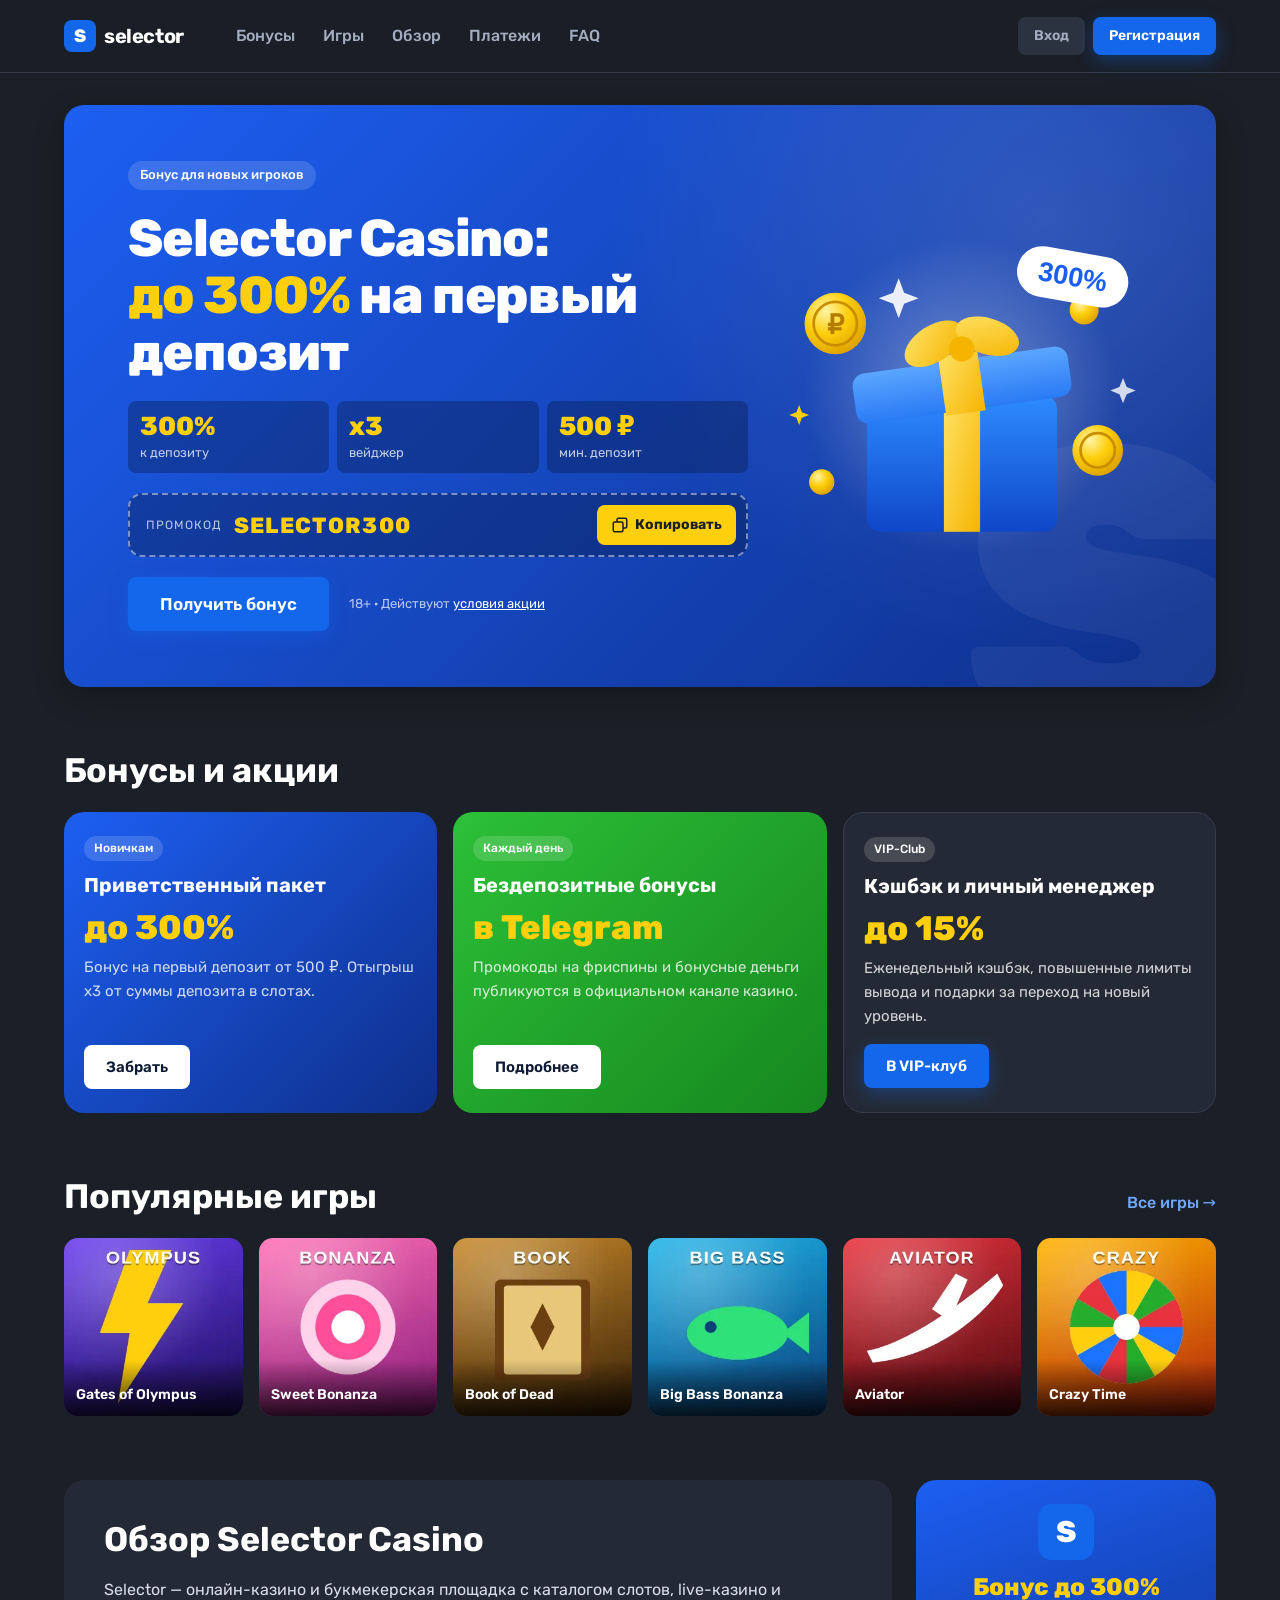
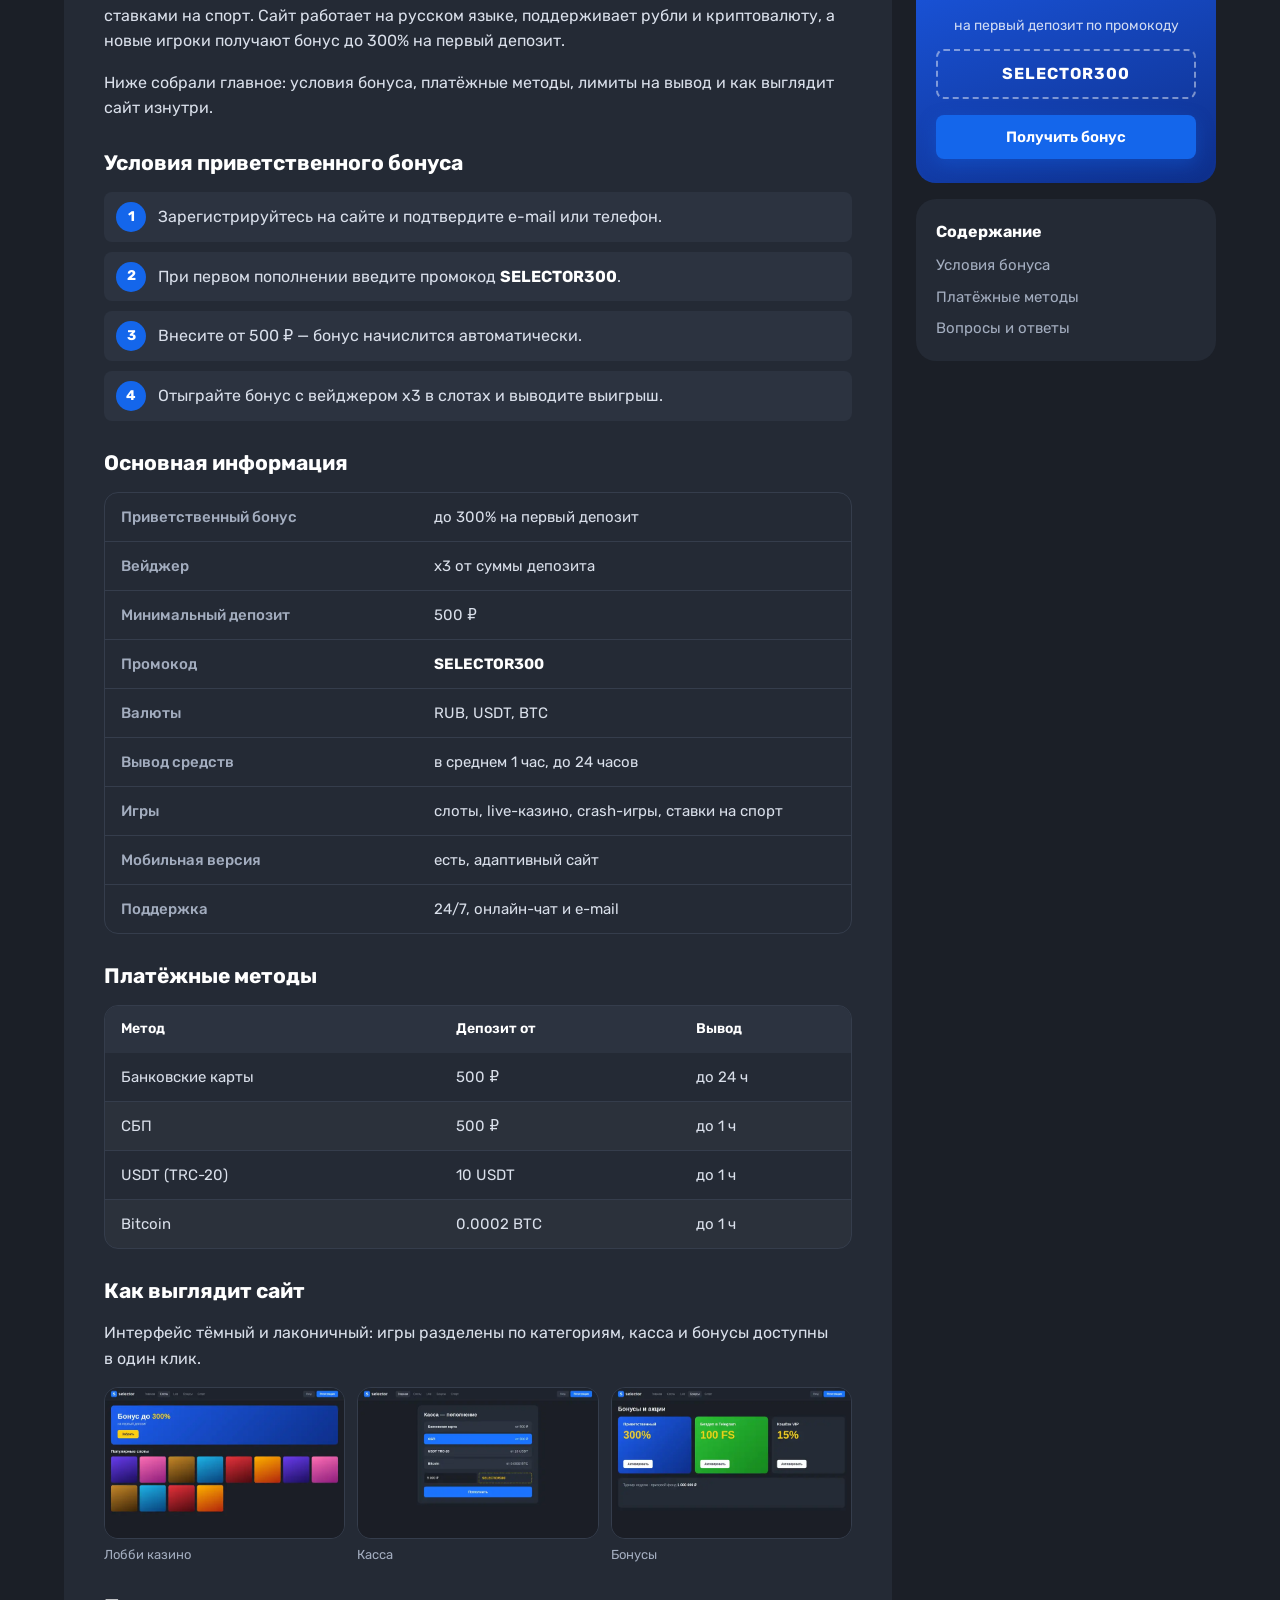
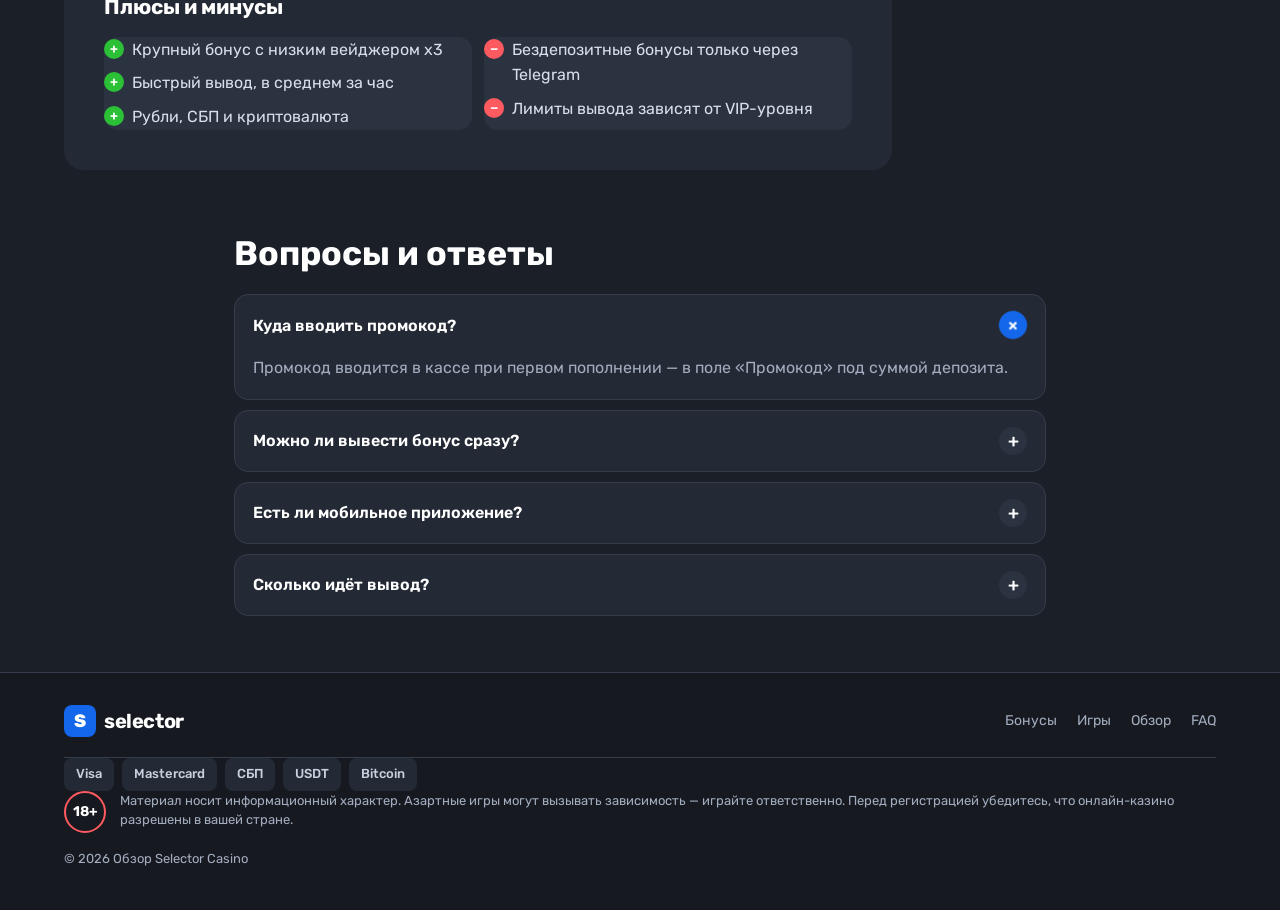
==== index.html @ 48e95e26 "Лендинг Selector Casino: HTML, CSS, JS" ====
<!DOCTYPE html>
<html lang="ru">
<head>
  <meta charset="UTF-8">
  <meta name="viewport" content="width=device-width, initial-scale=1">
  <title>Selector Casino — бонус до 300% и промокод для новых игроков</title>
  <meta name="description" content="Обзор Selector Casino: приветственный бонус до 300% на первый депозит, актуальный промокод, условия отыгрыша, платежи и лимиты на вывод.">
  <meta name="theme-color" content="#1b1f27">
  <link rel="icon" href="img/favicon.svg" type="image/svg+xml">
  <link rel="preload" href="fonts/rubik-cyrillic.woff2" as="font" type="font/woff2" crossorigin>
  <link rel="stylesheet" href="css/style.css">
  <script src="js/main.js" defer></script>
</head>
<body>

  <!-- ============ ШАПКА ============ -->
  <header class="header" id="top">
    <div class="container header__inner">
      <a class="logo" href="#top" aria-label="selector — на главную">
        <span class="logo__mark" aria-hidden="true">S</span>
        <span class="logo__text">selector</span>
      </a>

      <nav class="nav" id="nav" aria-label="Основная навигация">
        <ul class="nav__list">
          <li><a class="nav__link" href="#bonuses">Бонусы</a></li>
          <li><a class="nav__link" href="#games">Игры</a></li>
          <li><a class="nav__link" href="#review">Обзор</a></li>
          <li><a class="nav__link" href="#payments">Платежи</a></li>
          <li><a class="nav__link" href="#faq">FAQ</a></li>
        </ul>
      </nav>

      <div class="header__actions">
        <a class="btn btn--ghost btn--sm header__login" href="go/selector/" rel="nofollow sponsored noopener" target="_blank">Вход</a>
        <a class="btn btn--primary btn--sm" href="go/selector/" rel="nofollow sponsored noopener" target="_blank">Регистрация</a>
        <button class="burger" type="button" aria-label="Открыть меню" aria-expanded="false" aria-controls="nav">
          <span class="burger__line"></span>
        </button>
      </div>
    </div>
  </header>

  <main>

    <!-- ============ ОФФЕР С ПРОМОКОДОМ ============ -->
    <section class="offer" aria-labelledby="offer-title">
      <div class="container">
        <div class="offer__card">
          <div class="offer__content">
            <p class="offer__eyebrow">Бонус для новых игроков</p>
            <h1 class="offer__title" id="offer-title">
              Selector Casino: <span class="text-yellow">до&nbsp;300%</span> на&nbsp;первый депозит
            </h1>

            <ul class="offer__perks">
              <li class="perk"><span class="perk__value">300%</span><span class="perk__label">к депозиту</span></li>
              <li class="perk"><span class="perk__value">x3</span><span class="perk__label">вейджер</span></li>
              <li class="perk"><span class="perk__value">500&nbsp;₽</span><span class="perk__label">мин. депозит</span></li>
            </ul>

            <div class="promo" data-promo>
              <span class="promo__label">Промокод</span>
              <code class="promo__code" data-promo-code>SELECTOR300</code>
              <button class="promo__copy" type="button" data-promo-copy>
                <svg class="icon" width="18" height="18" viewBox="0 0 24 24" aria-hidden="true"><path d="M8 8V5a2 2 0 0 1 2-2h9a2 2 0 0 1 2 2v9a2 2 0 0 1-2 2h-3M5 8h9a2 2 0 0 1 2 2v9a2 2 0 0 1-2 2H5a2 2 0 0 1-2-2v-9a2 2 0 0 1 2-2Z" fill="none" stroke="currentColor" stroke-width="2" stroke-linecap="round" stroke-linejoin="round"/></svg>
                <span data-promo-status>Копировать</span>
              </button>
            </div>

            <div class="offer__cta">
              <a class="btn btn--primary btn--lg" href="go/selector/" rel="nofollow sponsored noopener" target="_blank">Получить бонус</a>
              <p class="offer__note">18+ · Действуют <a href="#bonus-terms">условия акции</a></p>
            </div>
          </div>

          <div class="offer__art">
            <img src="img/hero.svg" width="420" height="380" alt="" fetchpriority="high" decoding="async">
          </div>
        </div>
      </div>
    </section>

    <!-- ============ БОНУСЫ ============ -->
    <section class="section" id="bonuses" aria-labelledby="bonuses-title">
      <div class="container">
        <h2 class="section__title" id="bonuses-title">Бонусы и акции</h2>

        <div class="bonuses">
          <article class="bonus-card bonus-card--blue">
            <span class="bonus-card__tag">Новичкам</span>
            <h3 class="bonus-card__title">Приветственный пакет</h3>
            <p class="bonus-card__value">до 300%</p>
            <p class="bonus-card__text">Бонус на первый депозит от 500 ₽. Отыгрыш x3 от суммы депозита в слотах.</p>
            <a class="btn btn--light" href="go/selector/" rel="nofollow sponsored noopener" target="_blank">Забрать</a>
          </article>

          <article class="bonus-card bonus-card--green">
            <span class="bonus-card__tag">Каждый день</span>
            <h3 class="bonus-card__title">Бездепозитные бонусы</h3>
            <p class="bonus-card__value">в Telegram</p>
            <p class="bonus-card__text">Промокоды на фриспины и бонусные деньги публикуются в официальном канале казино.</p>
            <a class="btn btn--light" href="go/selector/" rel="nofollow sponsored noopener" target="_blank">Подробнее</a>
          </article>

          <article class="bonus-card">
            <span class="bonus-card__tag">VIP-Club</span>
            <h3 class="bonus-card__title">Кэшбэк и личный менеджер</h3>
            <p class="bonus-card__value">до 15%</p>
            <p class="bonus-card__text">Еженедельный кэшбэк, повышенные лимиты вывода и подарки за переход на новый уровень.</p>
            <a class="btn btn--primary" href="go/selector/" rel="nofollow sponsored noopener" target="_blank">В VIP-клуб</a>
          </article>
        </div>
      </div>
    </section>

    <!-- ============ ИГРЫ ============ -->
    <section class="section" id="games" aria-labelledby="games-title">
      <div class="container">
        <div class="section__head">
          <h2 class="section__title" id="games-title">Популярные игры</h2>
          <a class="section__more" href="go/selector/" rel="nofollow sponsored noopener" target="_blank">Все игры →</a>
        </div>

        <ul class="games">
          <li class="game"><a class="game__link" href="go/selector/" rel="nofollow sponsored noopener" target="_blank"><img class="game__img" src="img/game-1.webp" width="300" height="300" alt="Слот Gates of Olympus" loading="lazy" decoding="async"><span class="game__name">Gates of Olympus</span></a></li>
          <li class="game"><a class="game__link" href="go/selector/" rel="nofollow sponsored noopener" target="_blank"><img class="game__img" src="img/game-2.webp" width="300" height="300" alt="Слот Sweet Bonanza" loading="lazy" decoding="async"><span class="game__name">Sweet Bonanza</span></a></li>
          <li class="game"><a class="game__link" href="go/selector/" rel="nofollow sponsored noopener" target="_blank"><img class="game__img" src="img/game-3.webp" width="300" height="300" alt="Слот Book of Dead" loading="lazy" decoding="async"><span class="game__name">Book of Dead</span></a></li>
          <li class="game"><a class="game__link" href="go/selector/" rel="nofollow sponsored noopener" target="_blank"><img class="game__img" src="img/game-4.webp" width="300" height="300" alt="Слот Big Bass Bonanza" loading="lazy" decoding="async"><span class="game__name">Big Bass Bonanza</span></a></li>
          <li class="game"><a class="game__link" href="go/selector/" rel="nofollow sponsored noopener" target="_blank"><img class="game__img" src="img/game-5.webp" width="300" height="300" alt="Краш-игра Aviator" loading="lazy" decoding="async"><span class="game__name">Aviator</span></a></li>
          <li class="game"><a class="game__link" href="go/selector/" rel="nofollow sponsored noopener" target="_blank"><img class="game__img" src="img/game-6.webp" width="300" height="300" alt="Live-шоу Crazy Time" loading="lazy" decoding="async"><span class="game__name">Crazy Time</span></a></li>
        </ul>
      </div>
    </section>

    <!-- ============ ОБЗОР: ТЕКСТ + ТАБЛИЦА + СКРИНШОТЫ ============ -->
    <div class="section">
      <div class="container layout">

        <article class="article" id="review" aria-labelledby="review-title">
          <h2 class="article__title" id="review-title">Обзор Selector Casino</h2>
          <p>
            Selector — онлайн-казино и букмекерская площадка с каталогом слотов, live-казино
            и ставками на спорт. Сайт работает на русском языке, поддерживает рубли и криптовалюту,
            а новые игроки получают бонус до 300% на первый депозит.
          </p>
          <p>
            Ниже собрали главное: условия бонуса, платёжные методы, лимиты на вывод
            и как выглядит сайт изнутри.
          </p>

          <h3 id="bonus-terms">Условия приветственного бонуса</h3>
          <ol class="steps">
            <li class="steps__item">Зарегистрируйтесь на сайте и подтвердите e-mail или телефон.</li>
            <li class="steps__item">При первом пополнении введите промокод <strong>SELECTOR300</strong>.</li>
            <li class="steps__item">Внесите от 500 ₽ — бонус начислится автоматически.</li>
            <li class="steps__item">Отыграйте бонус с вейджером x3 в слотах и выводите выигрыш.</li>
          </ol>

          <h3>Основная информация</h3>
          <section class="table-wrap" tabindex="0" aria-label="Информация о казино">
            <table class="table">
              <caption class="visually-hidden">Основные характеристики Selector Casino</caption>
              <tbody>
                <tr><th scope="row">Приветственный бонус</th><td>до 300% на первый депозит</td></tr>
                <tr><th scope="row">Вейджер</th><td>x3 от суммы депозита</td></tr>
                <tr><th scope="row">Минимальный депозит</th><td>500 ₽</td></tr>
                <tr><th scope="row">Промокод</th><td><strong class="text-yellow">SELECTOR300</strong></td></tr>
                <tr><th scope="row">Валюты</th><td>RUB, USDT, BTC</td></tr>
                <tr><th scope="row">Вывод средств</th><td>в среднем 1 час, до 24 часов</td></tr>
                <tr><th scope="row">Игры</th><td>слоты, live-казино, crash-игры, ставки на спорт</td></tr>
                <tr><th scope="row">Мобильная версия</th><td>есть, адаптивный сайт</td></tr>
                <tr><th scope="row">Поддержка</th><td>24/7, онлайн-чат и e-mail</td></tr>
              </tbody>
            </table>
          </section>

          <h3 id="payments">Платёжные методы</h3>
          <section class="table-wrap" tabindex="0" aria-label="Платёжные методы">
            <table class="table table--striped">
              <caption class="visually-hidden">Способы пополнения и вывода</caption>
              <thead>
                <tr><th scope="col">Метод</th><th scope="col">Депозит от</th><th scope="col">Вывод</th></tr>
              </thead>
              <tbody>
                <tr><td>Банковские карты</td><td>500 ₽</td><td>до 24 ч</td></tr>
                <tr><td>СБП</td><td>500 ₽</td><td>до 1 ч</td></tr>
                <tr><td>USDT (TRC-20)</td><td>10 USDT</td><td>до 1 ч</td></tr>
                <tr><td>Bitcoin</td><td>0.0002 BTC</td><td>до 1 ч</td></tr>
              </tbody>
            </table>
          </section>

          <h3>Как выглядит сайт</h3>
          <p>Интерфейс тёмный и лаконичный: игры разделены по категориям, касса и бонусы доступны в&nbsp;один клик.</p>
          <ul class="shots">
            <li class="shots__item">
              <button class="shots__btn" type="button" data-lightbox="img/shot-lobby.webp" aria-label="Увеличить: лобби казино">
                <img src="img/shot-lobby.webp" width="720" height="450" alt="Лобби казино Selector" loading="lazy" decoding="async">
              </button>
              <span class="shots__caption">Лобби казино</span>
            </li>
            <li class="shots__item">
              <button class="shots__btn" type="button" data-lightbox="img/shot-cashier.webp" aria-label="Увеличить: касса">
                <img src="img/shot-cashier.webp" width="720" height="450" alt="Касса и способы пополнения" loading="lazy" decoding="async">
              </button>
              <span class="shots__caption">Касса</span>
            </li>
            <li class="shots__item">
              <button class="shots__btn" type="button" data-lightbox="img/shot-bonus.webp" aria-label="Увеличить: раздел бонусов">
                <img src="img/shot-bonus.webp" width="720" height="450" alt="Раздел бонусов" loading="lazy" decoding="async">
              </button>
              <span class="shots__caption">Бонусы</span>
            </li>
          </ul>

          <h3>Плюсы и минусы</h3>
          <div class="pros-cons">
            <ul class="pros-cons__list pros-cons__list--pros">
              <li>Крупный бонус с низким вейджером x3</li>
              <li>Быстрый вывод, в среднем за час</li>
              <li>Рубли, СБП и криптовалюта</li>
            </ul>
            <ul class="pros-cons__list pros-cons__list--cons">
              <li>Бездепозитные бонусы только через Telegram</li>
              <li>Лимиты вывода зависят от VIP-уровня</li>
            </ul>
          </div>
        </article>

        <!-- Сайдбар -->
        <aside class="sidebar" aria-label="Бонус">
          <div class="side-card">
            <span class="logo__mark logo__mark--lg" aria-hidden="true">S</span>
            <p class="side-card__title">Бонус до 300%</p>
            <p class="side-card__text">на первый депозит по промокоду</p>
            <code class="side-card__code">SELECTOR300</code>
            <a class="btn btn--primary btn--block" href="go/selector/" rel="nofollow sponsored noopener" target="_blank">Получить бонус</a>
          </div>
          <nav class="toc" aria-label="Содержание">
            <p class="toc__title">Содержание</p>
            <ol class="toc__list">
              <li><a href="#bonus-terms">Условия бонуса</a></li>
              <li><a href="#payments">Платёжные методы</a></li>
              <li><a href="#faq">Вопросы и ответы</a></li>
            </ol>
          </nav>
        </aside>

      </div>
    </div>

    <!-- ============ FAQ ============ -->
    <section class="section" id="faq" aria-labelledby="faq-title">
      <div class="container container--narrow">
        <h2 class="section__title" id="faq-title">Вопросы и ответы</h2>
        <div class="faq">
          <details class="faq__item" name="faq" open>
            <summary class="faq__q">Куда вводить промокод?</summary>
            <p class="faq__a">Промокод вводится в кассе при первом пополнении — в поле «Промокод» под суммой депозита.</p>
          </details>
          <details class="faq__item" name="faq">
            <summary class="faq__q">Можно ли вывести бонус сразу?</summary>
            <p class="faq__a">Нет, сначала бонус нужно отыграть: сделать ставки на сумму в 3 раза больше депозита в слотах.</p>
          </details>
          <details class="faq__item" name="faq">
            <summary class="faq__q">Есть ли мобильное приложение?</summary>
            <p class="faq__a">Сайт полностью адаптирован под смартфоны, играть можно прямо в браузере без установки.</p>
          </details>
          <details class="faq__item" name="faq">
            <summary class="faq__q">Сколько идёт вывод?</summary>
            <p class="faq__a">В среднем заявка обрабатывается за час, максимальный срок — 24 часа.</p>
          </details>
        </div>
      </div>
    </section>

  </main>

  <!-- ============ ПОДВАЛ ============ -->
  <footer class="footer">
    <div class="container">
      <div class="footer__top">
        <a class="logo" href="#top" aria-label="selector — наверх">
          <span class="logo__mark" aria-hidden="true">S</span>
          <span class="logo__text">selector</span>
        </a>
        <ul class="footer__nav">
          <li><a href="#bonuses">Бонусы</a></li>
          <li><a href="#games">Игры</a></li>
          <li><a href="#review">Обзор</a></li>
          <li><a href="#faq">FAQ</a></li>
        </ul>
      </div>

      <ul class="footer__pay" aria-label="Платёжные методы">
        <li class="chip">Visa</li>
        <li class="chip">Mastercard</li>
        <li class="chip">СБП</li>
        <li class="chip">USDT</li>
        <li class="chip">Bitcoin</li>
      </ul>

      <div class="footer__bottom">
        <span class="age">18+<span class="visually-hidden"> — только для лиц старше 18 лет</span></span>
        <p class="footer__text">
          Материал носит информационный характер. Азартные игры могут вызывать зависимость — играйте ответственно.
          Перед регистрацией убедитесь, что онлайн-казино разрешены в вашей стране.
        </p>
      </div>
      <p class="footer__copy">© 2026 Обзор Selector Casino</p>
    </div>
  </footer>

  <!-- Липкая кнопка на мобильных -->
  <div class="sticky-cta" data-sticky-cta>
    <div class="sticky-cta__text"><strong>300%</strong> на депозит</div>
    <a class="btn btn--primary btn--sm" href="go/selector/" rel="nofollow sponsored noopener" target="_blank">Получить</a>
  </div>

  <!-- Лайтбокс для скриншотов -->
  <dialog class="lightbox" data-lightbox-dialog aria-label="Просмотр скриншота">
    <button class="lightbox__close" type="button" data-lightbox-close aria-label="Закрыть">×</button>
    <img class="lightbox__img" src="data:," alt="" data-lightbox-img>
  </dialog>

</body>
</html>
---- css/style.css ----
/* ==========================================================================
   Selector — лендинг. Mobile-first: базовые стили для телефона,
   ниже — медиазапросы для планшета (768px) и десктопа (1100px).
   ========================================================================== */

/* ---------- Шрифт (локально, только нужные подмножества) ---------- */
@font-face {
  font-family: "Rubik";
  font-style: normal;
  font-weight: 300 900;
  font-display: swap;
  src: url("../fonts/rubik-cyrillic.woff2") format("woff2");
  unicode-range: U+0400-045F, U+2116;
}
@font-face {
  font-family: "Rubik";
  font-style: normal;
  font-weight: 300 900;
  font-display: swap;
  src: url("../fonts/rubik-latin.woff2") format("woff2");
  unicode-range: U+0020-007E, U+00A0-00BB, U+00D7, U+2013-2026, U+2190, U+2192, U+2212;
}

/* ---------- Дизайн-токены ---------- */
:root {
  --bg: #1b1f27;
  --surface: #242a35;
  --surface-2: #2c3340;
  --line: #353d4c;
  --text: #ffffff;
  --muted: #a3adbf;

  --primary: #1466eb;
  --primary-hover: #0f56cc;
  --blue-1: #1d5ff2;
  --blue-2: #0e2f8a;
  --green-1: #2cc037;
  --green-2: #16871f;
  --yellow: #fecf0d;
  --red: #ff5a5f;

  --radius-sm: 8px;
  --radius: 14px;
  --radius-lg: 20px;
  --gap: 16px;
  --container: 1200px;
  --header-h: 60px;

  --font: "Rubik", system-ui, -apple-system, "Segoe UI", Roboto, Arial, sans-serif;
  --shadow: 0 10px 30px rgb(0 0 0 / 0.25);
}

/* ---------- Сброс и база ---------- */
*,
*::before,
*::after { box-sizing: border-box; }

html {
  scroll-behavior: smooth;
  scroll-padding-top: calc(var(--header-h) + 16px);
  -webkit-text-size-adjust: 100%;
}

body {
  margin: 0;
  font-family: var(--font);
  font-size: 16px;
  line-height: 1.6;
  color: var(--text);
  background: var(--bg);
  -webkit-font-smoothing: antialiased;
}

img, svg { display: block; max-width: 100%; height: auto; }
h1, h2, h3, p, ul, ol { margin: 0; }
ul[class], ol[class] { padding: 0; list-style: none; }
a { color: inherit; }
button { font: inherit; color: inherit; cursor: pointer; }

:focus-visible { outline: 2px solid var(--yellow); outline-offset: 3px; }

.visually-hidden {
  position: absolute; width: 1px; height: 1px; overflow: hidden;
  clip: rect(0 0 0 0); white-space: nowrap;
}

.text-yellow { color: var(--yellow); }

.container {
  width: 100%;
  max-width: var(--container);
  margin-inline: auto;
  padding-inline: 16px;
}
.container--narrow { max-width: 860px; }

/* ---------- Кнопки ---------- */
.btn {
  display: inline-flex;
  align-items: center;
  justify-content: center;
  gap: 8px;
  min-height: 44px;
  padding: 10px 22px;
  border: 0;
  border-radius: var(--radius-sm);
  font-weight: 600;
  font-size: 15px;
  line-height: 1.2;
  text-decoration: none;
  white-space: nowrap;
  transition: background-color .2s, transform .2s, box-shadow .2s;
}
.btn:active { transform: translateY(1px); }

.btn--primary { background: var(--primary); color: #fff; box-shadow: 0 6px 18px rgb(20 102 235 / 0.35); }
.btn--primary:hover { background: var(--primary-hover); }

.btn--ghost { background: var(--surface-2); color: var(--muted); }
.btn--ghost:hover { color: #fff; background: var(--line); }

.btn--light { background: #fff; color: #0f1a33; }
.btn--light:hover { background: #e8eefc; }

.btn--sm { min-height: 38px; padding: 8px 16px; font-size: 14px; }
.btn--lg { min-height: 54px; padding: 14px 32px; font-size: 17px; }
.btn--block { width: 100%; }

/* ---------- Шапка ---------- */
.header {
  position: sticky;
  top: 0;
  z-index: 50;
  background: rgb(27 31 39 / 0.92);
  backdrop-filter: blur(10px);
  border-bottom: 1px solid var(--line);
}
.header__inner {
  display: flex;
  align-items: center;
  gap: 16px;
  height: var(--header-h);
}
.header__actions {
  display: flex;
  align-items: center;
  gap: 8px;
  margin-left: auto;
}
.header__login { display: none; }

/* Логотип */
.logo {
  display: inline-flex;
  align-items: center;
  gap: 8px;
  text-decoration: none;
  flex-shrink: 0;
}
.logo__mark {
  display: grid;
  place-items: center;
  width: 32px;
  height: 32px;
  border-radius: var(--radius-sm);
  background: var(--primary);
  font-weight: 800;
  font-size: 18px;
}
.logo__mark--lg { width: 56px; height: 56px; font-size: 30px; border-radius: var(--radius); }
.logo__text { font-weight: 700; font-size: 20px; letter-spacing: -0.02em; }

/* Навигация: на мобильных — выпадающая панель */
.nav {
  position: fixed;
  inset: var(--header-h) 0 auto 0;
  padding: 8px 16px 20px;
  background: var(--bg);
  border-bottom: 1px solid var(--line);
  transform: translateY(-8px);
  opacity: 0;
  visibility: hidden;
  transition: opacity .2s, transform .2s, visibility .2s;
}
.nav.is-open { opacity: 1; visibility: visible; transform: none; }

.nav__list { display: flex; flex-direction: column; }
.nav__link {
  display: block;
  padding: 12px 4px;
  color: var(--muted);
  text-decoration: none;
  font-weight: 500;
  border-bottom: 1px solid var(--line);
  transition: color .2s;
}
.nav__link:hover { color: #fff; }

/* Бургер */
.burger {
  display: grid;
  place-items: center;
  width: 40px;
  height: 40px;
  padding: 0;
  border: 0;
  border-radius: var(--radius-sm);
  background: var(--surface-2);
}
.burger__line,
.burger__line::before,
.burger__line::after {
  display: block;
  width: 18px;
  height: 2px;
  border-radius: 2px;
  background: #fff;
  transition: transform .2s, background-color .2s;
}
.burger__line { position: relative; }
.burger__line::before,
.burger__line::after { content: ""; position: absolute; left: 0; }
.burger__line::before { top: -6px; }
.burger__line::after { top: 6px; }
.burger[aria-expanded="true"] .burger__line { background: transparent; }
.burger[aria-expanded="true"] .burger__line::before { transform: translateY(6px) rotate(45deg); }
.burger[aria-expanded="true"] .burger__line::after { transform: translateY(-6px) rotate(-45deg); }

/* ---------- Оффер ---------- */
.offer { padding-top: 20px; }

.offer__card {
  position: relative;
  display: flex;
  flex-direction: column;
  gap: 8px;
  overflow: hidden;
  padding: 28px 20px;
  border-radius: var(--radius-lg);
  background:
    radial-gradient(circle at 85% 20%, rgb(255 255 255 / 0.12), transparent 40%),
    linear-gradient(135deg, var(--blue-1), var(--blue-2));
  box-shadow: var(--shadow);
}
/* Крупная полупрозрачная «S» на фоне, как у оригинала */
.offer__card::before {
  content: "S";
  position: absolute;
  right: -40px;
  bottom: -120px;
  font-size: 420px;
  font-weight: 900;
  line-height: 1;
  color: rgb(255 255 255 / 0.05);
  pointer-events: none;
}

.offer__content { position: relative; display: flex; flex-direction: column; gap: 20px; }

.offer__eyebrow {
  align-self: flex-start;
  padding: 4px 12px;
  border-radius: 999px;
  background: rgb(255 255 255 / 0.14);
  font-size: 13px;
  font-weight: 500;
}
.offer__title {
  font-size: clamp(28px, 7vw, 52px);
  font-weight: 800;
  line-height: 1.1;
  letter-spacing: -0.02em;
}

.offer__perks {
  display: grid;
  grid-template-columns: repeat(3, 1fr);
  gap: 8px;
}
.perk {
  display: flex;
  flex-direction: column;
  padding: 10px 12px;
  border-radius: var(--radius-sm);
  background: rgb(8 20 60 / 0.35);
}
.perk__value { font-size: 20px; font-weight: 800; color: var(--yellow); line-height: 1.2; }
.perk__label { font-size: 12px; color: rgb(255 255 255 / 0.75); }

/* Промокод */
.promo {
  display: flex;
  align-items: center;
  flex-wrap: wrap;
  gap: 8px 12px;
  padding: 10px 10px 10px 16px;
  border: 2px dashed rgb(255 255 255 / 0.45);
  border-radius: var(--radius);
  background: rgb(8 20 60 / 0.35);
}
.promo__label { width: 100%; font-size: 12px; color: rgb(255 255 255 / 0.7); text-transform: uppercase; letter-spacing: .08em; }
.promo__code {
  flex: 1;
  font-family: inherit;
  font-size: 22px;
  font-weight: 800;
  letter-spacing: .06em;
  color: var(--yellow);
}
.promo__copy {
  display: inline-flex;
  align-items: center;
  gap: 6px;
  min-height: 40px;
  padding: 8px 14px;
  border: 0;
  border-radius: var(--radius-sm);
  background: var(--yellow);
  color: #1b1f27;
  font-weight: 700;
  font-size: 14px;
  transition: background-color .2s;
}
.promo__copy:hover { background: #ffdd4d; }
.promo.is-copied .promo__copy { background: var(--green-1); color: #fff; }
.icon { flex-shrink: 0; }

.offer__cta { display: flex; flex-direction: column; gap: 10px; }
.offer__cta .btn { width: 100%; }
.offer__note { font-size: 13px; color: rgb(255 255 255 / 0.7); text-align: center; }
.offer__note a { color: #fff; }

.offer__art { position: relative; order: -1; max-width: 170px; margin: -12px auto -8px; }

/* ---------- Секции ---------- */
.section { padding-block: 40px 0; }
.section__head {
  display: flex;
  align-items: baseline;
  justify-content: space-between;
  gap: 16px;
  margin-bottom: 20px;
}
.section__head .section__title { margin-bottom: 0; }
.section__title {
  margin-bottom: 20px;
  font-size: clamp(24px, 5vw, 34px);
  font-weight: 700;
  line-height: 1.2;
}
.section__more { color: #6ea8ff; text-decoration: none; font-weight: 500; white-space: nowrap; }
.section__more:hover { text-decoration: underline; }

/* ---------- Карточки бонусов ---------- */
.bonuses { display: grid; gap: var(--gap); }

.bonus-card {
  display: flex;
  flex-direction: column;
  align-items: flex-start;
  gap: 8px;
  padding: 24px 20px;
  border-radius: var(--radius-lg);
  background: var(--surface);
  border: 1px solid var(--line);
}
.bonus-card--blue { background: linear-gradient(135deg, var(--blue-1), var(--blue-2)); border: 0; }
.bonus-card--green { background: linear-gradient(135deg, var(--green-1), var(--green-2)); border: 0; }

.bonus-card__tag {
  padding: 3px 10px;
  border-radius: 999px;
  background: rgb(255 255 255 / 0.15);
  font-size: 12px;
  font-weight: 500;
}
.bonus-card__title { font-size: 20px; font-weight: 700; }
.bonus-card__value { font-size: 34px; font-weight: 800; line-height: 1.1; color: var(--yellow); }
.bonus-card__text { flex: 1; margin-bottom: 8px; color: rgb(255 255 255 / 0.8); font-size: 15px; }

/* ---------- Игры ---------- */
.games {
  display: grid;
  grid-template-columns: repeat(2, 1fr);
  gap: 12px;
}
.game__link {
  position: relative;
  display: block;
  overflow: hidden;
  border-radius: var(--radius);
  text-decoration: none;
  background: var(--surface);
}
.game__img { width: 100%; aspect-ratio: 1; object-fit: cover; transition: transform .3s; }
.game__name {
  position: absolute;
  inset: auto 0 0 0;
  padding: 24px 12px 10px;
  font-size: 14px;
  font-weight: 600;
  background: linear-gradient(transparent, rgb(0 0 0 / 0.8));
}
.game__link:hover .game__img { transform: scale(1.05); }

/* ---------- Обзор + сайдбар ---------- */
.layout { display: grid; gap: 24px; }

.article {
  display: flex;
  flex-direction: column;
  gap: 16px;
  min-width: 0;
  padding: 24px 18px;
  border-radius: var(--radius-lg);
  background: var(--surface);
  color: #d9dfea;
}
.article__title { font-size: clamp(24px, 5vw, 34px); line-height: 1.2; color: #fff; }
.article h3 { margin-top: 12px; font-size: 21px; line-height: 1.3; color: #fff; }
.article strong { color: #fff; }

/* Шаги получения бонуса */
.steps { counter-reset: step; display: flex; flex-direction: column; gap: 10px; }
.steps__item {
  position: relative;
  padding: 12px 14px 12px 54px;
  border-radius: var(--radius-sm);
  background: var(--surface-2);
}
.steps__item::before {
  counter-increment: step;
  content: counter(step);
  position: absolute;
  left: 12px;
  top: 50%;
  translate: 0 -50%;
  display: grid;
  place-items: center;
  width: 30px;
  height: 30px;
  border-radius: 50%;
  background: var(--primary);
  color: #fff;
  font-weight: 700;
  font-size: 14px;
}

/* Таблицы: горизонтальный скролл на узких экранах */
.table-wrap {
  overflow-x: auto;
  border: 1px solid var(--line);
  border-radius: var(--radius);
  -webkit-overflow-scrolling: touch;
}
.table {
  width: 100%;
  border-collapse: collapse;
  font-size: 14px;
}
.table th,
.table td {
  padding: 10px 12px;
  text-align: left;
  vertical-align: top;
  border-bottom: 1px solid var(--line);
}
.table tr:last-child > * { border-bottom: 0; }
.table tbody th { width: 42%; font-weight: 500; color: var(--muted); }
.table thead th { background: var(--surface-2); color: #fff; font-weight: 600; font-size: 14px; }
.table--striped tbody tr:nth-child(even) { background: rgb(255 255 255 / 0.03); }

/* Скриншоты */
.shots { display: grid; gap: 12px; }
.shots__item { display: flex; flex-direction: column; gap: 6px; }
.shots__btn {
  display: block;
  padding: 0;
  border: 1px solid var(--line);
  border-radius: var(--radius);
  overflow: hidden;
  background: var(--bg);
  cursor: zoom-in;
}
.shots__btn img { width: 100%; transition: transform .3s; }
.shots__btn:hover img { transform: scale(1.03); }
.shots__caption { font-size: 13px; color: var(--muted); }

/* Плюсы/минусы */
.pros-cons { display: grid; gap: 12px; }
.pros-cons__list {
  display: flex;
  flex-direction: column;
  gap: 8px;
  padding: 16px;
  border-radius: var(--radius);
  background: var(--surface-2);
}
.pros-cons__list li { position: relative; padding-left: 28px; }
.pros-cons__list li::before {
  position: absolute;
  left: 0;
  top: 2px;
  display: grid;
  place-items: center;
  width: 20px;
  height: 20px;
  border-radius: 50%;
  font-size: 13px;
  font-weight: 700;
  color: #fff;
}
.pros-cons__list--pros li::before { content: "+"; background: var(--green-1); }
.pros-cons__list--cons li::before { content: "−"; background: var(--red); }

/* Сайдбар */
.sidebar { display: flex; flex-direction: column; gap: 16px; }
.side-card {
  display: flex;
  flex-direction: column;
  align-items: center;
  gap: 8px;
  padding: 24px 20px;
  text-align: center;
  border-radius: var(--radius-lg);
  background: linear-gradient(160deg, var(--blue-1), var(--blue-2));
}
.side-card__title { font-size: 24px; font-weight: 800; color: var(--yellow); }
.side-card__text { color: rgb(255 255 255 / 0.8); font-size: 14px; }
.side-card__code {
  width: 100%;
  margin-block: 4px 8px;
  padding: 10px;
  border: 2px dashed rgb(255 255 255 / 0.45);
  border-radius: var(--radius-sm);
  font-family: inherit;
  font-weight: 700;
  letter-spacing: .06em;
}

.toc {
  display: none;
  padding: 20px;
  border-radius: var(--radius-lg);
  background: var(--surface);
}
.toc__title { margin-bottom: 8px; font-weight: 700; }
.toc__list { display: flex; flex-direction: column; gap: 6px; }
.toc__list a { color: var(--muted); text-decoration: none; font-size: 15px; }
.toc__list a:hover { color: #fff; }

/* ---------- FAQ ---------- */
.faq { display: flex; flex-direction: column; gap: 10px; }
.faq__item {
  border-radius: var(--radius);
  background: var(--surface);
  border: 1px solid var(--line);
}
.faq__q {
  display: flex;
  align-items: center;
  justify-content: space-between;
  gap: 16px;
  padding: 16px 18px;
  font-weight: 600;
  cursor: pointer;
  list-style: none;
}
.faq__q::-webkit-details-marker { display: none; }
.faq__q::after {
  content: "+";
  flex-shrink: 0;
  display: grid;
  place-items: center;
  width: 28px;
  height: 28px;
  border-radius: 50%;
  background: var(--surface-2);
  font-size: 18px;
  transition: transform .2s, background-color .2s;
}
.faq__item[open] .faq__q::after { transform: rotate(45deg); background: var(--primary); }
.faq__a { padding: 0 18px 18px; color: var(--muted); }

/* ---------- Подвал ---------- */
.footer {
  margin-top: 56px;
  padding: 32px 0 96px; /* снизу место под липкую кнопку */
  background: #161920;
  border-top: 1px solid var(--line);
  color: var(--muted);
  font-size: 14px;
}
.footer__top {
  display: flex;
  flex-direction: column;
  gap: 16px;
  padding-bottom: 20px;
  border-bottom: 1px solid var(--line);
}
.footer__top .logo { color: #fff; }
.footer__nav { display: flex; flex-wrap: wrap; gap: 8px 20px; }
.footer__nav a { text-decoration: none; }
.footer__nav a:hover { color: #fff; }

.footer__pay { display: flex; flex-wrap: wrap; gap: 8px; padding-block: 20px; }
.chip {
  padding: 6px 12px;
  border-radius: var(--radius-sm);
  background: var(--surface);
  font-size: 13px;
  font-weight: 500;
  color: #c9d1de;
}

.footer__bottom { display: flex; align-items: flex-start; gap: 14px; }
.age {
  flex-shrink: 0;
  display: grid;
  place-items: center;
  width: 42px;
  height: 42px;
  border: 2px solid var(--red);
  border-radius: 50%;
  color: #fff;
  font-weight: 700;
  font-size: 14px;
}
.footer__text { font-size: 13px; line-height: 1.5; }
.footer__copy { margin-top: 16px; font-size: 13px; }

/* ---------- Липкая кнопка (мобильные) ---------- */
.sticky-cta {
  position: fixed;
  inset: auto 12px 12px 12px;
  z-index: 40;
  display: flex;
  align-items: center;
  justify-content: space-between;
  gap: 12px;
  padding: 10px 10px 10px 16px;
  border-radius: var(--radius);
  background: var(--surface-2);
  border: 1px solid var(--line);
  box-shadow: var(--shadow);
  transform: translateY(130%);
  opacity: 0;
  visibility: hidden;
  transition: transform .25s, opacity .25s, visibility .25s;
}
.sticky-cta.is-visible { transform: none; opacity: 1; visibility: visible; }
.sticky-cta__text strong { color: var(--yellow); }

/* ---------- Лайтбокс ---------- */
.lightbox {
  max-width: min(1100px, 94vw);
  padding: 0;
  border: 0;
  border-radius: var(--radius);
  background: transparent;
  overflow: visible;
}
.lightbox::backdrop { background: rgb(10 12 16 / 0.85); }
.lightbox__img { width: 100%; border-radius: var(--radius); }
.lightbox__close {
  position: absolute;
  top: -48px;
  right: 0;
  width: 40px;
  height: 40px;
  border: 0;
  border-radius: 50%;
  background: var(--surface-2);
  font-size: 26px;
  line-height: 1;
}

/* ==========================================================================
   Планшет
   ========================================================================== */
@media (min-width: 768px) {
  .container { padding-inline: 24px; }
  .header__login { display: inline-flex; }

  .offer { padding-top: 32px; }
  .offer__card {
    flex-direction: row;
    align-items: center;
    gap: 24px;
    padding: 48px 40px;
  }
  .offer__content { flex: 1 1 58%; }
  .offer__art { order: 0; flex: 1 1 42%; max-width: 380px; margin: 0; }
  .offer__cta { flex-direction: row; align-items: center; gap: 20px; }
  .offer__cta .btn { width: auto; }
  .offer__note { text-align: left; }
  .perk__value { font-size: 26px; }
  .perk__label { font-size: 13px; }
  .promo__label { width: auto; }

  .section { padding-top: 64px; }
  .bonuses { grid-template-columns: repeat(2, 1fr); }
  .bonuses .bonus-card:last-child { grid-column: 1 / -1; }
  .games { grid-template-columns: repeat(3, 1fr); gap: 16px; }

  .article { padding: 40px; }
  .table { font-size: 15px; }
  .table th,
  .table td { padding: 12px 16px; }
  .shots { grid-template-columns: repeat(3, 1fr); }
  .pros-cons { grid-template-columns: 1fr 1fr; }

  .footer { padding-bottom: 40px; }
  .footer__top { flex-direction: row; align-items: center; justify-content: space-between; }
  .sticky-cta { display: none; }
}

/* ==========================================================================
   Десктоп
   ========================================================================== */
@media (min-width: 1100px) {
  :root { --header-h: 72px; }

  .burger { display: none; }
  .nav {
    position: static;
    padding: 0;
    background: none;
    border: 0;
    opacity: 1;
    visibility: visible;
    transform: none;
    margin-left: 24px;
  }
  .nav__list { flex-direction: row; gap: 4px; }
  .nav__link { padding: 8px 12px; border: 0; border-radius: var(--radius-sm); }
  .nav__link:hover { background: var(--surface-2); }

  .offer__card { padding: 56px 64px; }
  .bonuses { grid-template-columns: repeat(3, 1fr); }
  .bonuses .bonus-card:last-child { grid-column: auto; }
  .games { grid-template-columns: repeat(6, 1fr); }

  .layout { grid-template-columns: minmax(0, 1fr) 300px; align-items: start; }
  .sidebar { position: sticky; top: calc(var(--header-h) + 24px); }
  .toc { display: block; }
}

/* Уважение к настройке «уменьшить движение» */
@media (prefers-reduced-motion: reduce) {
  html { scroll-behavior: auto; }
  *, *::before, *::after { transition: none !important; }
}
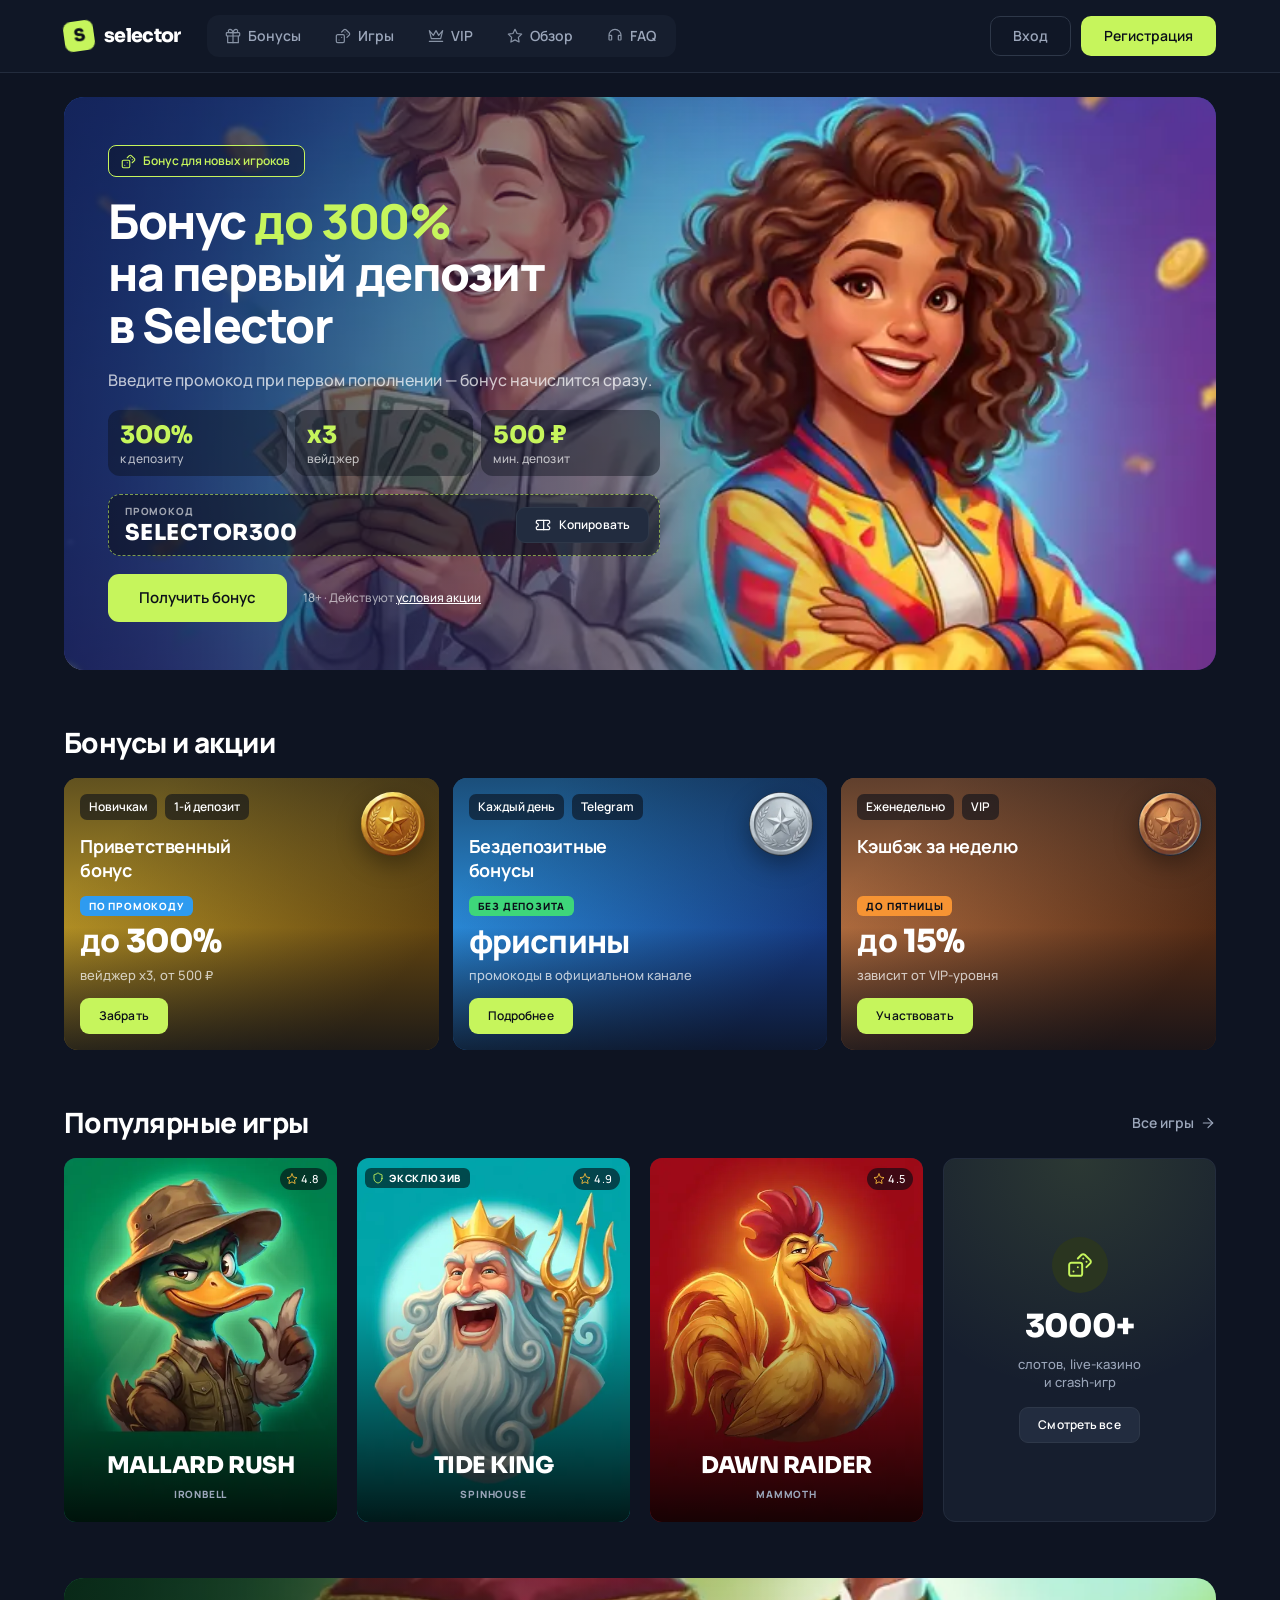
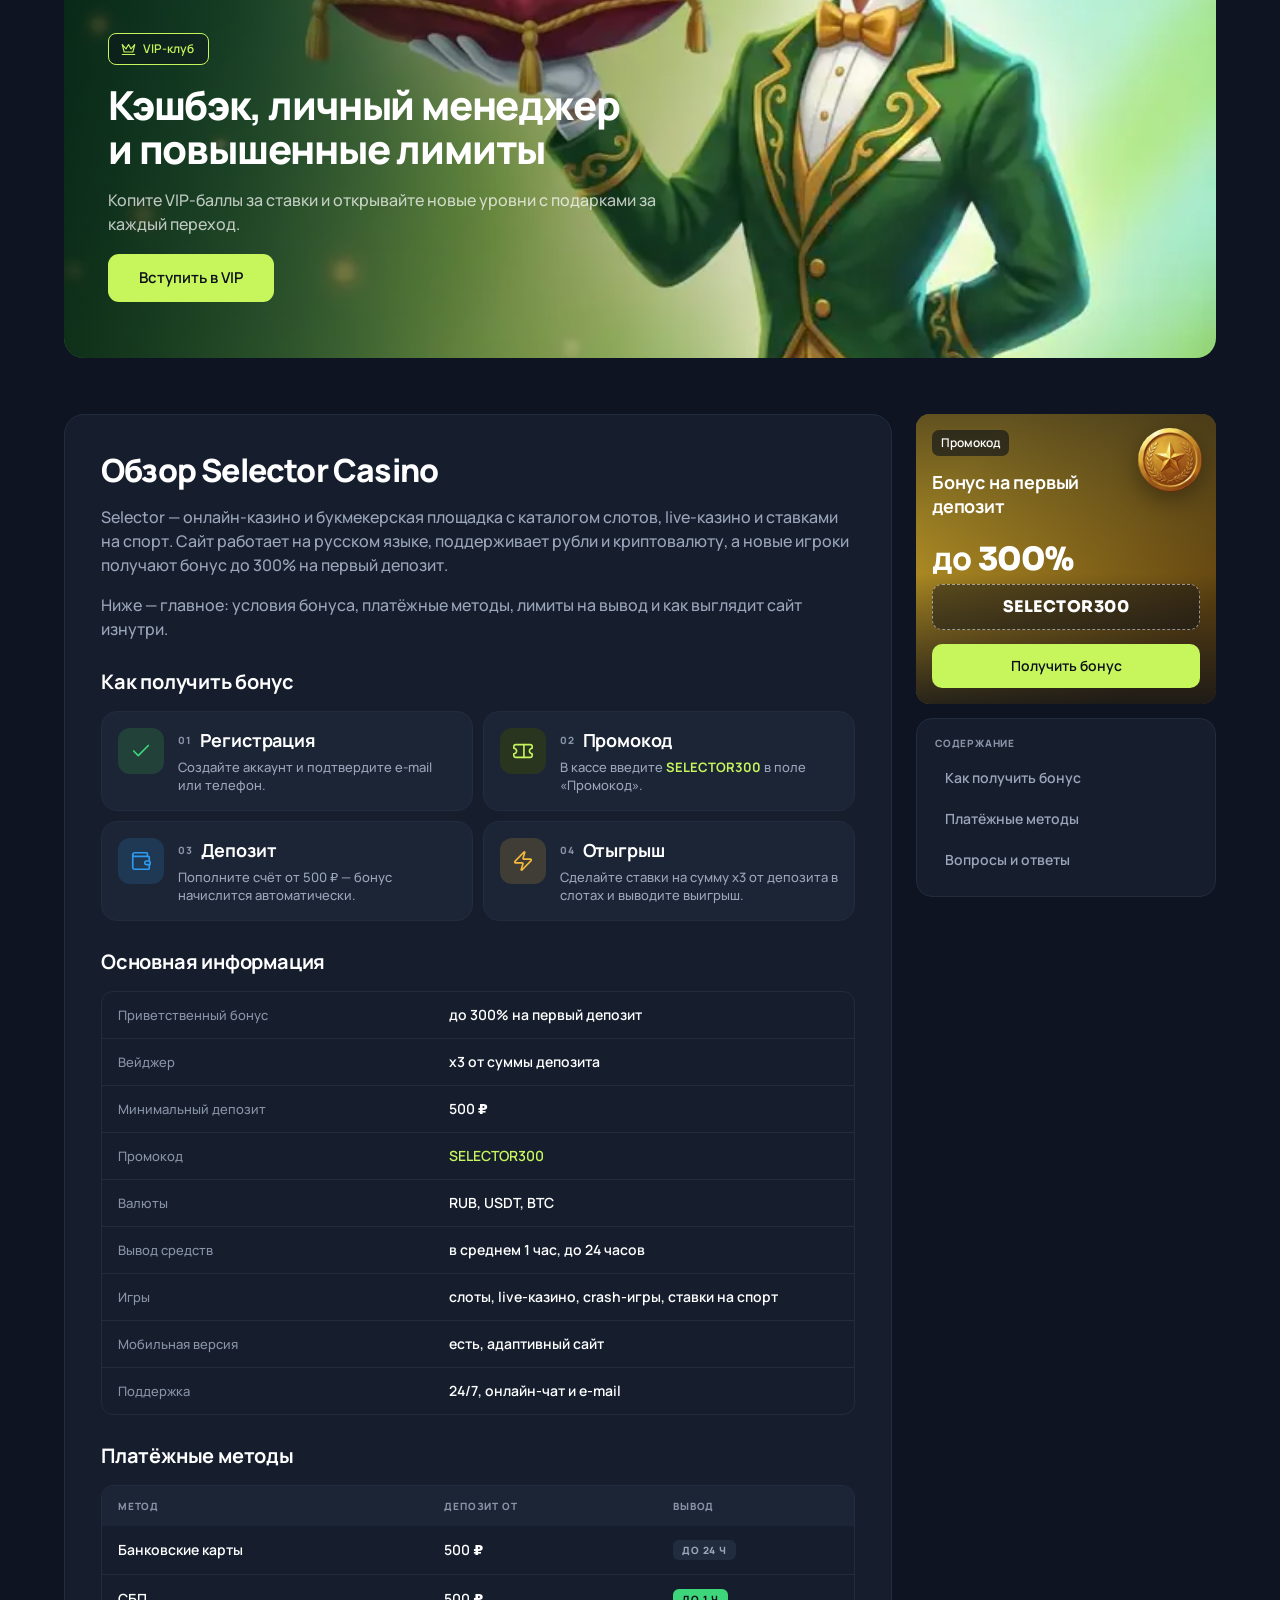
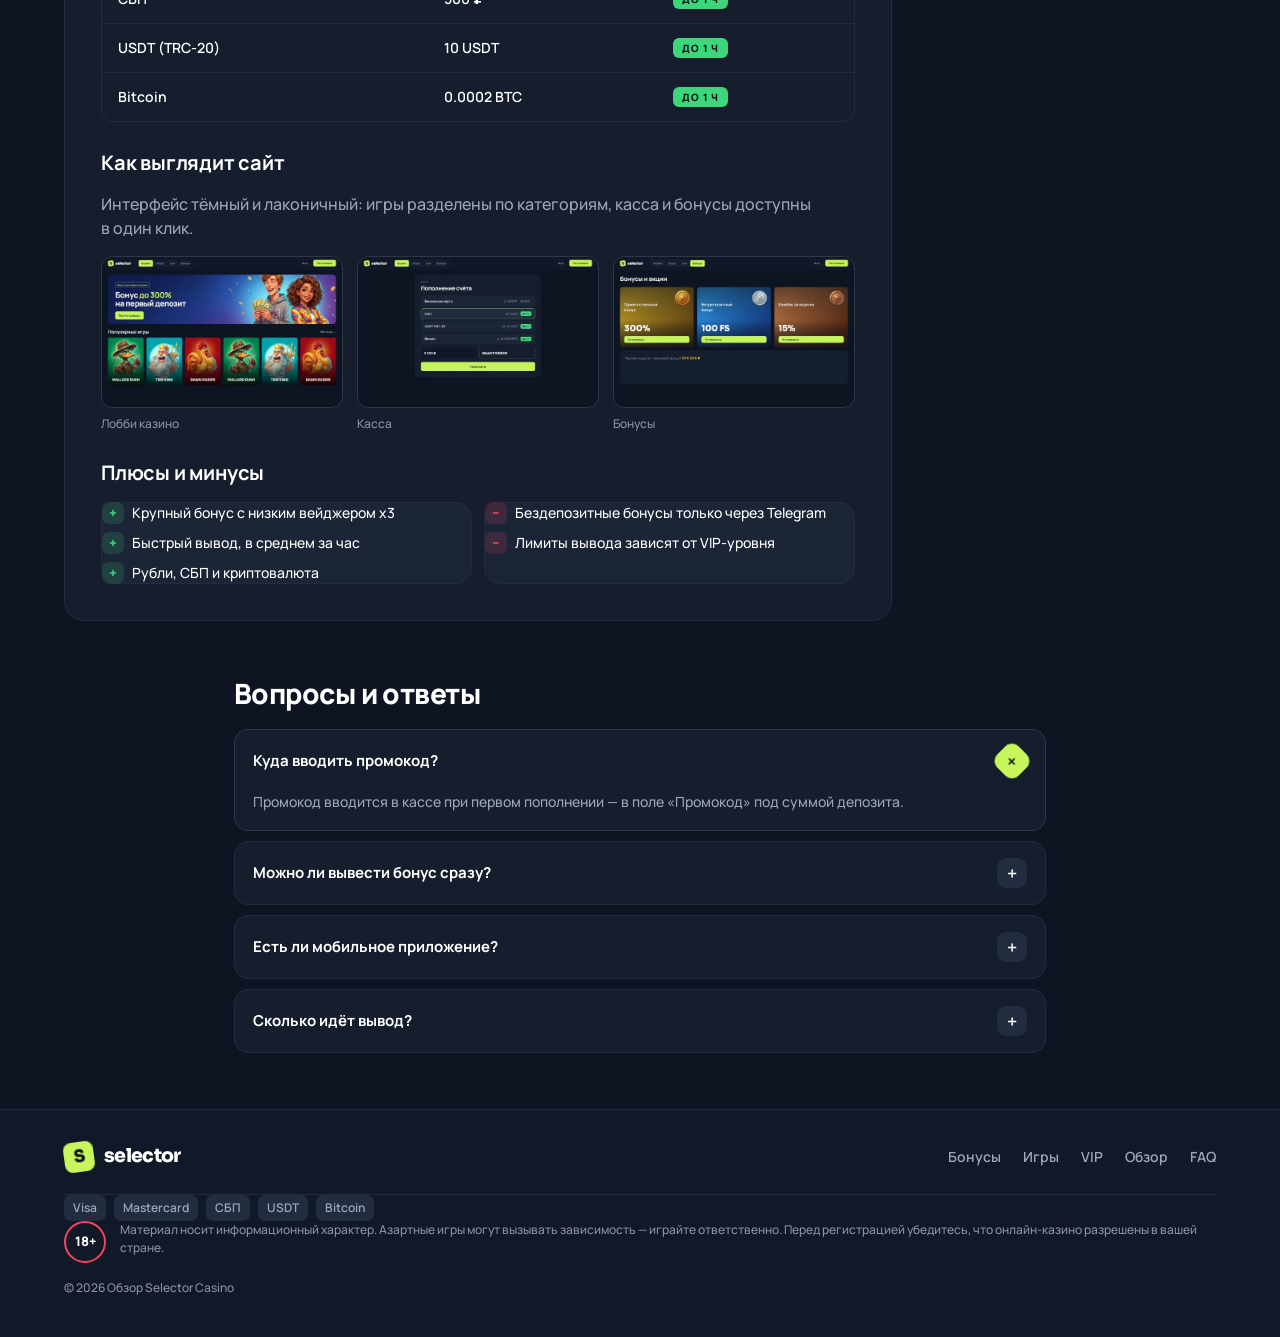
==== commit 2a9e2ede: "Редизайн по UI-киту из Figma: токены, шрифты, иконки, иллюстрации" ====
--- a/index.html
+++ b/index.html
@@ -5,35 +5,39 @@
   <meta name="viewport" content="width=device-width, initial-scale=1">
   <title>Selector Casino — бонус до 300% и промокод для новых игроков</title>
   <meta name="description" content="Обзор Selector Casino: приветственный бонус до 300% на первый депозит, актуальный промокод, условия отыгрыша, платежи и лимиты на вывод.">
-  <meta name="theme-color" content="#1b1f27">
+  <meta name="theme-color" content="#111827">
   <link rel="icon" href="img/favicon.svg" type="image/svg+xml">
-  <link rel="preload" href="fonts/rubik-cyrillic.woff2" as="font" type="font/woff2" crossorigin>
+  <link rel="preload" href="fonts/manrope-cyrillic.woff2" as="font" type="font/woff2" crossorigin>
+  <link rel="preload" href="img/hero-casino-m.webp" as="image" media="(max-width: 767px)">
+  <link rel="preload" href="img/hero-casino.webp" as="image" media="(min-width: 768px)">
   <link rel="stylesheet" href="css/style.css">
   <script src="js/main.js" defer></script>
 </head>
 <body>
+  <!-- Иконки из UI-кита (Figma), подключаются через <use> -->
+  <svg class="sprite" xmlns="http://www.w3.org/2000/svg" aria-hidden="true"><symbol id="i-arrow-right" viewBox="0 0 24 24"><path d="M5 12H19"/><path d="M12 5L19 12L12 19"/></symbol><symbol id="i-check" viewBox="0 0 24 24"><path d="M20 6L9 17L4 12"/></symbol><symbol id="i-clock" viewBox="0 0 24 24"><path d="M12 22C17.5228 22 22 17.5228 22 12C22 6.47715 17.5228 2 12 2C6.47715 2 2 6.47715 2 12C2 17.5228 6.47715 22 12 22Z"/><path d="M12 6V12L16 14"/></symbol><symbol id="i-crown" viewBox="0 0 24 24"><path d="M2 4L5 16H19L22 4L16 11L12 4L8 11L2 4Z"/><path d="M2 20H22"/></symbol><symbol id="i-dice" viewBox="0 0 24 24"><path d="M12 10H4C2.89543 10 2 10.8954 2 12V20C2 21.1046 2.89543 22 4 22H12C13.1046 22 14 21.1046 14 20V12C14 10.8954 13.1046 10 12 10Z"/><path d="M17.92 14L21.42 10.5C21.791 10.0885 21.9964 9.55408 21.9964 9.00001C21.9964 8.44593 21.791 7.91151 21.42 7.50001L16.42 2.58001C16.0085 2.20897 15.4741 2.00362 14.92 2.00362C14.3659 2.00362 13.8315 2.20897 13.42 2.58001L10 6.00001"/><path d="M6 18H6.01"/><path d="M10 14H10.01"/><path d="M15 6H15.01"/><path d="M18 9H18.01"/></symbol><symbol id="i-gift" viewBox="0 0 24 24"><path d="M20 12V22H4V12"/><path d="M21 7H3C2.44772 7 2 7.44772 2 8V11C2 11.5523 2.44772 12 3 12H21C21.5523 12 22 11.5523 22 11V8C22 7.44772 21.5523 7 21 7Z"/><path d="M12 22V7"/><path d="M12 7H7.5C6.83696 7 6.20107 6.73661 5.73223 6.26777C5.26339 5.79893 5 5.16304 5 4.5C5 3.83696 5.26339 3.20107 5.73223 2.73223C6.20107 2.26339 6.83696 2 7.5 2C11 2 12 7 12 7Z"/><path d="M12 7H16.5C17.163 7 17.7989 6.73661 18.2678 6.26777C18.7366 5.79893 19 5.16304 19 4.5C19 3.83696 18.7366 3.20107 18.2678 2.73223C17.7989 2.26339 17.163 2 16.5 2C13 2 12 7 12 7Z"/></symbol><symbol id="i-headset" viewBox="0 0 24 24"><path d="M3 11H6C6.26522 11 6.51957 11.1054 6.70711 11.2929C6.89464 11.4804 7 11.7348 7 12V17C7 17.2652 6.89464 17.5196 6.70711 17.7071C6.51957 17.8946 6.26522 18 6 18H4C3.73478 18 3.48043 17.8946 3.29289 17.7071C3.10536 17.5196 3 17.2652 3 17V11ZM3 11C3 8.61305 3.94821 6.32387 5.63604 4.63604C7.32387 2.94821 9.61305 2 12 2C14.3869 2 16.6761 2.94821 18.364 4.63604C20.0518 6.32387 21 8.61305 21 11M21 11V17C21 17.2652 20.8946 17.5196 20.7071 17.7071C20.5196 17.8946 20.2652 18 20 18H18C17.7348 18 17.4804 17.8946 17.2929 17.7071C17.1054 17.5196 17 17.2652 17 17V12C17 11.7348 17.1054 11.4804 17.2929 11.2929C17.4804 11.1054 17.7348 11 18 11H21Z"/></symbol><symbol id="i-shield" viewBox="0 0 24 24"><path d="M20 13C20 18 16.5 20.5 12.34 21.95C12.1222 22.0238 11.8855 22.0203 11.67 21.94C7.5 20.5 4 18 4 13V6.00001C4 5.73479 4.10536 5.48044 4.29289 5.2929C4.48043 5.10536 4.73478 5.00001 5 5.00001C7 5.00001 9.5 3.80001 11.24 2.28001C11.4519 2.09901 11.7214 1.99956 12 1.99956C12.2786 1.99956 12.5481 2.09901 12.76 2.28001C14.51 3.81001 17 5.00001 19 5.00001C19.2652 5.00001 19.5196 5.10536 19.7071 5.2929C19.8946 5.48044 20 5.73479 20 6.00001V13Z"/></symbol><symbol id="i-star" viewBox="0 0 24 24"><path d="M12 2L15.09 8.26L22 9.27L17 14.14L18.18 21.02L12 17.77L5.82 21.02L7 14.14L2 9.27L8.91 8.26L12 2Z"/></symbol><symbol id="i-ticket" viewBox="0 0 24 24"><path d="M2 9C2.79565 9 3.55871 9.31607 4.12132 9.87868C4.68393 10.4413 5 11.2044 5 12C5 12.7956 4.68393 13.5587 4.12132 14.1213C3.55871 14.6839 2.79565 15 2 15V17C2 17.5304 2.21071 18.0391 2.58579 18.4142C2.96086 18.7893 3.46957 19 4 19H20C20.5304 19 21.0391 18.7893 21.4142 18.4142C21.7893 18.0391 22 17.5304 22 17V15C21.2044 15 20.4413 14.6839 19.8787 14.1213C19.3161 13.5587 19 12.7956 19 12C19 11.2044 19.3161 10.4413 19.8787 9.87868C20.4413 9.31607 21.2044 9 22 9V7C22 6.46957 21.7893 5.96086 21.4142 5.58579C21.0391 5.21071 20.5304 5 20 5H4C3.46957 5 2.96086 5.21071 2.58579 5.58579C2.21071 5.96086 2 6.46957 2 7V9Z"/><path d="M13 5V19"/></symbol><symbol id="i-wallet" viewBox="0 0 24 24"><path d="M19 7V4C19 3.73478 18.8946 3.48043 18.7071 3.29289C18.5196 3.10536 18.2652 3 18 3H5C4.46957 3 3.96086 3.21071 3.58579 3.58579C3.21071 3.96086 3 4.46957 3 5C3 5.53043 3.21071 6.03914 3.58579 6.41421C3.96086 6.78929 4.46957 7 5 7H20C20.2652 7 20.5196 7.10536 20.7071 7.29289C20.8946 7.48043 21 7.73478 21 8V12H18C17.4696 12 16.9609 12.2107 16.5858 12.5858C16.2107 12.9609 16 13.4696 16 14C16 14.5304 16.2107 15.0391 16.5858 15.4142C16.9609 15.7893 17.4696 16 18 16H21C21.2652 16 21.5196 15.8946 21.7071 15.7071C21.8946 15.5196 22 15.2652 22 15V13"/><path d="M3 5V19C3 19.5304 3.21071 20.0391 3.58579 20.4142C3.96086 20.7893 4.46957 21 5 21H20C20.2652 21 20.5196 20.8946 20.7071 20.7071C20.8946 20.5196 21 20.2652 21 20V16"/></symbol><symbol id="i-zap" viewBox="0 0 24 24"><path d="M3.99999 14C3.81076 14.0006 3.62522 13.9476 3.46495 13.847C3.30467 13.7464 3.17623 13.6024 3.09454 13.4317C3.01286 13.261 2.98129 13.0706 3.00349 12.8827C3.0257 12.6947 3.10077 12.517 3.21999 12.37L13.12 2.17C13.1943 2.08428 13.2955 2.02635 13.407 2.00573C13.5185 1.9851 13.6337 2.00301 13.7337 2.0565C13.8337 2.10999 13.9126 2.19589 13.9573 2.3001C14.0021 2.40431 14.0101 2.52064 13.98 2.63L12.06 8.64999C12.0034 8.80152 11.9844 8.96452 12.0046 9.125C12.0248 9.28549 12.0837 9.43868 12.1761 9.57142C12.2685 9.70417 12.3918 9.81251 12.5353 9.88716C12.6788 9.9618 12.8382 10.0005 13 10H20C20.1892 9.99935 20.3748 10.0524 20.535 10.153C20.6953 10.2536 20.8238 10.3976 20.9054 10.5683C20.9871 10.739 21.0187 10.9294 20.9965 11.1173C20.9743 11.3053 20.8992 11.483 20.78 11.63L10.88 21.83C10.8057 21.9157 10.7045 21.9736 10.593 21.9943C10.4815 22.0149 10.3663 21.997 10.2663 21.9435C10.1663 21.89 10.0874 21.8041 10.0427 21.6999C9.99791 21.5957 9.98991 21.4793 10.02 21.37L11.94 15.35C11.9966 15.1985 12.0156 15.0355 11.9954 14.875C11.9752 14.7145 11.9163 14.5613 11.8239 14.4286C11.7315 14.2958 11.6082 14.1875 11.4647 14.1128C11.3212 14.0382 11.1617 13.9995 11 14H3.99999Z"/></symbol></svg>
 
   <!-- ============ ШАПКА ============ -->
   <header class="header" id="top">
     <div class="container header__inner">
-      <a class="logo" href="#top" aria-label="selector — на главную">
+      <a class="logo" href="#top">
         <span class="logo__mark" aria-hidden="true">S</span>
         <span class="logo__text">selector</span>
       </a>
 
       <nav class="nav" id="nav" aria-label="Основная навигация">
         <ul class="nav__list">
-          <li><a class="nav__link" href="#bonuses">Бонусы</a></li>
-          <li><a class="nav__link" href="#games">Игры</a></li>
-          <li><a class="nav__link" href="#review">Обзор</a></li>
-          <li><a class="nav__link" href="#payments">Платежи</a></li>
-          <li><a class="nav__link" href="#faq">FAQ</a></li>
+          <li><a class="nav__link" href="#bonuses"><svg class="icon" width="16" height="16" aria-hidden="true"><use href="#i-gift"/></svg>Бонусы</a></li>
+          <li><a class="nav__link" href="#games"><svg class="icon" width="16" height="16" aria-hidden="true"><use href="#i-dice"/></svg>Игры</a></li>
+          <li><a class="nav__link" href="#vip"><svg class="icon" width="16" height="16" aria-hidden="true"><use href="#i-crown"/></svg>VIP</a></li>
+          <li><a class="nav__link" href="#review"><svg class="icon" width="16" height="16" aria-hidden="true"><use href="#i-star"/></svg>Обзор</a></li>
+          <li><a class="nav__link" href="#faq"><svg class="icon" width="16" height="16" aria-hidden="true"><use href="#i-headset"/></svg>FAQ</a></li>
         </ul>
       </nav>
 
       <div class="header__actions">
-        <a class="btn btn--ghost btn--sm header__login" href="go/selector/" rel="nofollow sponsored noopener" target="_blank">Вход</a>
-        <a class="btn btn--primary btn--sm" href="go/selector/" rel="nofollow sponsored noopener" target="_blank">Регистрация</a>
+        <a class="btn btn--ghost header__login" href="go/selector/" rel="nofollow sponsored noopener" target="_blank">Вход</a>
+        <a class="btn btn--primary" href="go/selector/" rel="nofollow sponsored noopener" target="_blank">Регистрация</a>
         <button class="burger" type="button" aria-label="Открыть меню" aria-expanded="false" aria-controls="nav">
           <span class="burger__line"></span>
         </button>
@@ -46,36 +50,44 @@
     <!-- ============ ОФФЕР С ПРОМОКОДОМ ============ -->
     <section class="offer" aria-labelledby="offer-title">
       <div class="container">
-        <div class="offer__card">
-          <div class="offer__content">
-            <p class="offer__eyebrow">Бонус для новых игроков</p>
-            <h1 class="offer__title" id="offer-title">
-              Selector Casino: <span class="text-yellow">до&nbsp;300%</span> на&nbsp;первый депозит
+        <div class="banner banner--casino">
+          <picture class="banner__art">
+            <source srcset="img/hero-casino.webp" media="(min-width: 768px)" width="1600" height="678">
+            <img src="img/hero-casino-m.webp" width="720" height="678" alt="" fetchpriority="high" decoding="async">
+          </picture>
+
+          <div class="banner__content">
+            <p class="chip">
+              <svg class="icon" width="15" height="15" aria-hidden="true"><use href="#i-dice"/></svg>
+              Бонус для новых игроков
+            </p>
+
+            <h1 class="banner__title" id="offer-title">
+              Бонус <span class="text-accent">до&nbsp;300%</span> на&nbsp;первый депозит в&nbsp;Selector
             </h1>
-
-            <ul class="offer__perks">
-              <li class="perk"><span class="perk__value">300%</span><span class="perk__label">к депозиту</span></li>
-              <li class="perk"><span class="perk__value">x3</span><span class="perk__label">вейджер</span></li>
-              <li class="perk"><span class="perk__value">500&nbsp;₽</span><span class="perk__label">мин. депозит</span></li>
+            <p class="banner__text">Введите промокод при первом пополнении — бонус начислится сразу.</p>
+
+            <ul class="stats">
+              <li class="stats__item"><span class="stats__value">300%</span><span class="stats__label">к депозиту</span></li>
+              <li class="stats__item"><span class="stats__value">x3</span><span class="stats__label">вейджер</span></li>
+              <li class="stats__item"><span class="stats__value">500&nbsp;₽</span><span class="stats__label">мин. депозит</span></li>
             </ul>
 
             <div class="promo" data-promo>
-              <span class="promo__label">Промокод</span>
-              <code class="promo__code" data-promo-code>SELECTOR300</code>
-              <button class="promo__copy" type="button" data-promo-copy>
-                <svg class="icon" width="18" height="18" viewBox="0 0 24 24" aria-hidden="true"><path d="M8 8V5a2 2 0 0 1 2-2h9a2 2 0 0 1 2 2v9a2 2 0 0 1-2 2h-3M5 8h9a2 2 0 0 1 2 2v9a2 2 0 0 1-2 2H5a2 2 0 0 1-2-2v-9a2 2 0 0 1 2-2Z" fill="none" stroke="currentColor" stroke-width="2" stroke-linecap="round" stroke-linejoin="round"/></svg>
+              <div class="promo__body">
+                <span class="overline">Промокод</span>
+                <code class="promo__code" data-promo-code>SELECTOR300</code>
+              </div>
+              <button class="btn btn--secondary btn--sm promo__copy" type="button" data-promo-copy>
+                <svg class="icon" width="16" height="16" aria-hidden="true"><use href="#i-ticket"/></svg>
                 <span data-promo-status>Копировать</span>
               </button>
             </div>
 
-            <div class="offer__cta">
+            <div class="banner__cta">
               <a class="btn btn--primary btn--lg" href="go/selector/" rel="nofollow sponsored noopener" target="_blank">Получить бонус</a>
-              <p class="offer__note">18+ · Действуют <a href="#bonus-terms">условия акции</a></p>
-            </div>
-          </div>
-
-          <div class="offer__art">
-            <img src="img/hero.svg" width="420" height="380" alt="" fetchpriority="high" decoding="async">
+              <p class="caption">18+ · Действуют <a href="#bonus-terms">условия акции</a></p>
+            </div>
           </div>
         </div>
       </div>
@@ -84,31 +96,45 @@
     <!-- ============ БОНУСЫ ============ -->
     <section class="section" id="bonuses" aria-labelledby="bonuses-title">
       <div class="container">
-        <h2 class="section__title" id="bonuses-title">Бонусы и акции</h2>
-
-        <div class="bonuses">
-          <article class="bonus-card bonus-card--blue">
-            <span class="bonus-card__tag">Новичкам</span>
-            <h3 class="bonus-card__title">Приветственный пакет</h3>
-            <p class="bonus-card__value">до 300%</p>
-            <p class="bonus-card__text">Бонус на первый депозит от 500 ₽. Отыгрыш x3 от суммы депозита в слотах.</p>
-            <a class="btn btn--light" href="go/selector/" rel="nofollow sponsored noopener" target="_blank">Забрать</a>
+        <div class="section-head">
+          <h2 class="section-head__title" id="bonuses-title">Бонусы и акции</h2>
+        </div>
+
+        <div class="promos">
+          <article class="promo-card promo-card--gold">
+            <img class="promo-card__medal" src="img/medal-gold.webp" width="80" height="80" alt="" loading="lazy" decoding="async">
+            <div class="promo-card__tags"><span class="tag">Новичкам</span><span class="tag">1-й депозит</span></div>
+            <h3 class="promo-card__title">Приветственный бонус</h3>
+            <div class="promo-card__prize">
+              <span class="badge badge--info">по промокоду</span>
+              <p class="promo-card__value">до 300%</p>
+              <p class="promo-card__note">вейджер x3, от 500 ₽</p>
+            </div>
+            <a class="btn btn--primary btn--sm" href="go/selector/" rel="nofollow sponsored noopener" target="_blank">Забрать</a>
           </article>
 
-          <article class="bonus-card bonus-card--green">
-            <span class="bonus-card__tag">Каждый день</span>
-            <h3 class="bonus-card__title">Бездепозитные бонусы</h3>
-            <p class="bonus-card__value">в Telegram</p>
-            <p class="bonus-card__text">Промокоды на фриспины и бонусные деньги публикуются в официальном канале казино.</p>
-            <a class="btn btn--light" href="go/selector/" rel="nofollow sponsored noopener" target="_blank">Подробнее</a>
+          <article class="promo-card promo-card--blue">
+            <img class="promo-card__medal" src="img/medal-silver.webp" width="80" height="80" alt="" loading="lazy" decoding="async">
+            <div class="promo-card__tags"><span class="tag">Каждый день</span><span class="tag">Telegram</span></div>
+            <h3 class="promo-card__title">Бездепозитные бонусы</h3>
+            <div class="promo-card__prize">
+              <span class="badge badge--success">без депозита</span>
+              <p class="promo-card__value">фриспины</p>
+              <p class="promo-card__note">промокоды в официальном канале</p>
+            </div>
+            <a class="btn btn--primary btn--sm" href="go/selector/" rel="nofollow sponsored noopener" target="_blank">Подробнее</a>
           </article>
 
-          <article class="bonus-card">
-            <span class="bonus-card__tag">VIP-Club</span>
-            <h3 class="bonus-card__title">Кэшбэк и личный менеджер</h3>
-            <p class="bonus-card__value">до 15%</p>
-            <p class="bonus-card__text">Еженедельный кэшбэк, повышенные лимиты вывода и подарки за переход на новый уровень.</p>
-            <a class="btn btn--primary" href="go/selector/" rel="nofollow sponsored noopener" target="_blank">В VIP-клуб</a>
+          <article class="promo-card promo-card--bronze">
+            <img class="promo-card__medal" src="img/medal-bronze.webp" width="80" height="80" alt="" loading="lazy" decoding="async">
+            <div class="promo-card__tags"><span class="tag">Еженедельно</span><span class="tag">VIP</span></div>
+            <h3 class="promo-card__title">Кэшбэк за неделю</h3>
+            <div class="promo-card__prize">
+              <span class="badge badge--warning">до пятницы</span>
+              <p class="promo-card__value">до 15%</p>
+              <p class="promo-card__note">зависит от VIP-уровня</p>
+            </div>
+            <a class="btn btn--primary btn--sm" href="go/selector/" rel="nofollow sponsored noopener" target="_blank">Участвовать</a>
           </article>
         </div>
       </div>
@@ -117,19 +143,77 @@
     <!-- ============ ИГРЫ ============ -->
     <section class="section" id="games" aria-labelledby="games-title">
       <div class="container">
-        <div class="section__head">
-          <h2 class="section__title" id="games-title">Популярные игры</h2>
-          <a class="section__more" href="go/selector/" rel="nofollow sponsored noopener" target="_blank">Все игры →</a>
+        <div class="section-head">
+          <h2 class="section-head__title" id="games-title">Популярные игры</h2>
+          <a class="section-head__link" href="go/selector/" rel="nofollow sponsored noopener" target="_blank">
+            Все игры <svg class="icon" width="16" height="16" aria-hidden="true"><use href="#i-arrow-right"/></svg>
+          </a>
         </div>
 
         <ul class="games">
-          <li class="game"><a class="game__link" href="go/selector/" rel="nofollow sponsored noopener" target="_blank"><img class="game__img" src="img/game-1.webp" width="300" height="300" alt="Слот Gates of Olympus" loading="lazy" decoding="async"><span class="game__name">Gates of Olympus</span></a></li>
-          <li class="game"><a class="game__link" href="go/selector/" rel="nofollow sponsored noopener" target="_blank"><img class="game__img" src="img/game-2.webp" width="300" height="300" alt="Слот Sweet Bonanza" loading="lazy" decoding="async"><span class="game__name">Sweet Bonanza</span></a></li>
-          <li class="game"><a class="game__link" href="go/selector/" rel="nofollow sponsored noopener" target="_blank"><img class="game__img" src="img/game-3.webp" width="300" height="300" alt="Слот Book of Dead" loading="lazy" decoding="async"><span class="game__name">Book of Dead</span></a></li>
-          <li class="game"><a class="game__link" href="go/selector/" rel="nofollow sponsored noopener" target="_blank"><img class="game__img" src="img/game-4.webp" width="300" height="300" alt="Слот Big Bass Bonanza" loading="lazy" decoding="async"><span class="game__name">Big Bass Bonanza</span></a></li>
-          <li class="game"><a class="game__link" href="go/selector/" rel="nofollow sponsored noopener" target="_blank"><img class="game__img" src="img/game-5.webp" width="300" height="300" alt="Краш-игра Aviator" loading="lazy" decoding="async"><span class="game__name">Aviator</span></a></li>
-          <li class="game"><a class="game__link" href="go/selector/" rel="nofollow sponsored noopener" target="_blank"><img class="game__img" src="img/game-6.webp" width="300" height="300" alt="Live-шоу Crazy Time" loading="lazy" decoding="async"><span class="game__name">Crazy Time</span></a></li>
+          <li class="game">
+            <img class="game__art" src="img/game-mallard.webp" width="480" height="643" alt="" loading="lazy" decoding="async">
+            <span class="game__rating"><svg class="icon" width="12" height="12" aria-hidden="true"><use href="#i-star"/></svg>4.8</span>
+            <h3 class="game__title">Mallard Rush</h3>
+            <p class="game__provider">Ironbell</p>
+            <div class="game__hover">
+              <a class="btn btn--primary btn--sm" href="go/selector/" rel="nofollow sponsored noopener" target="_blank" aria-label="Играть в Mallard Rush">Играть</a>
+              <a class="btn btn--secondary btn--sm" href="go/selector/" rel="nofollow sponsored noopener" target="_blank" aria-label="Демо Mallard Rush">Демо</a>
+            </div>
+          </li>
+          <li class="game">
+            <img class="game__art" src="img/game-tide.webp" width="480" height="643" alt="" loading="lazy" decoding="async">
+            <span class="game__tag"><svg class="icon" width="12" height="12" aria-hidden="true"><use href="#i-shield"/></svg>Эксклюзив</span>
+            <span class="game__rating"><svg class="icon" width="12" height="12" aria-hidden="true"><use href="#i-star"/></svg>4.9</span>
+            <h3 class="game__title">Tide King</h3>
+            <p class="game__provider">Spinhouse</p>
+            <div class="game__hover">
+              <a class="btn btn--primary btn--sm" href="go/selector/" rel="nofollow sponsored noopener" target="_blank" aria-label="Играть в Tide King">Играть</a>
+              <a class="btn btn--secondary btn--sm" href="go/selector/" rel="nofollow sponsored noopener" target="_blank" aria-label="Демо Tide King">Демо</a>
+            </div>
+          </li>
+          <li class="game">
+            <img class="game__art" src="img/game-dawn.webp" width="480" height="643" alt="" loading="lazy" decoding="async">
+            <span class="game__rating"><svg class="icon" width="12" height="12" aria-hidden="true"><use href="#i-star"/></svg>4.5</span>
+            <h3 class="game__title">Dawn Raider</h3>
+            <p class="game__provider">Mammoth</p>
+            <div class="game__hover">
+              <a class="btn btn--primary btn--sm" href="go/selector/" rel="nofollow sponsored noopener" target="_blank" aria-label="Играть в Dawn Raider">Играть</a>
+              <a class="btn btn--secondary btn--sm" href="go/selector/" rel="nofollow sponsored noopener" target="_blank" aria-label="Демо Dawn Raider">Демо</a>
+            </div>
+          </li>
+          <li class="game game--more">
+            <a class="game__more" href="go/selector/" rel="nofollow sponsored noopener" target="_blank">
+              <span class="game__more-icon"><svg class="icon" width="26" height="26" aria-hidden="true"><use href="#i-dice"/></svg></span>
+              <span class="game__more-value">3000+</span>
+              <span class="game__more-text">слотов, live-казино и&nbsp;crash-игр</span>
+              <span class="btn btn--secondary btn--sm">Смотреть все</span>
+            </a>
+          </li>
         </ul>
+      </div>
+    </section>
+
+    <!-- ============ VIP-БАННЕР ============ -->
+    <section class="section" id="vip" aria-labelledby="vip-title">
+      <div class="container">
+        <div class="banner banner--vip">
+          <picture class="banner__art">
+            <source srcset="img/hero-vip.webp" media="(min-width: 768px)" width="1600" height="678">
+            <img src="img/hero-vip-m.webp" width="720" height="678" alt="" loading="lazy" decoding="async">
+          </picture>
+          <div class="banner__content">
+            <p class="chip">
+              <svg class="icon" width="15" height="15" aria-hidden="true"><use href="#i-crown"/></svg>
+              VIP-клуб
+            </p>
+            <h2 class="banner__title banner__title--l" id="vip-title">Кэшбэк, личный менеджер и&nbsp;повышенные лимиты</h2>
+            <p class="banner__text">Копите VIP-баллы за ставки и открывайте новые уровни с подарками за каждый переход.</p>
+            <div class="banner__cta">
+              <a class="btn btn--primary btn--lg" href="go/selector/" rel="nofollow sponsored noopener" target="_blank">Вступить в VIP</a>
+            </div>
+          </div>
+        </div>
       </div>
     </section>
 
@@ -144,28 +228,49 @@
             и ставками на спорт. Сайт работает на русском языке, поддерживает рубли и криптовалюту,
             а новые игроки получают бонус до 300% на первый депозит.
           </p>
-          <p>
-            Ниже собрали главное: условия бонуса, платёжные методы, лимиты на вывод
-            и как выглядит сайт изнутри.
-          </p>
-
-          <h3 id="bonus-terms">Условия приветственного бонуса</h3>
+          <p>Ниже — главное: условия бонуса, платёжные методы, лимиты на вывод и как выглядит сайт изнутри.</p>
+
+          <h3 class="article__h3" id="bonus-terms">Как получить бонус</h3>
           <ol class="steps">
-            <li class="steps__item">Зарегистрируйтесь на сайте и подтвердите e-mail или телефон.</li>
-            <li class="steps__item">При первом пополнении введите промокод <strong>SELECTOR300</strong>.</li>
-            <li class="steps__item">Внесите от 500 ₽ — бонус начислится автоматически.</li>
-            <li class="steps__item">Отыграйте бонус с вейджером x3 в слотах и выводите выигрыш.</li>
+            <li class="step">
+              <span class="step__icon step__icon--green"><svg class="icon" width="22" height="22" aria-hidden="true"><use href="#i-check"/></svg></span>
+              <div class="step__body">
+                <p class="step__head"><span class="overline">01</span><span class="step__title">Регистрация</span></p>
+                <p class="step__text">Создайте аккаунт и подтвердите e-mail или телефон.</p>
+              </div>
+            </li>
+            <li class="step">
+              <span class="step__icon step__icon--accent"><svg class="icon" width="22" height="22" aria-hidden="true"><use href="#i-ticket"/></svg></span>
+              <div class="step__body">
+                <p class="step__head"><span class="overline">02</span><span class="step__title">Промокод</span></p>
+                <p class="step__text">В кассе введите <strong>SELECTOR300</strong> в поле «Промокод».</p>
+              </div>
+            </li>
+            <li class="step">
+              <span class="step__icon step__icon--blue"><svg class="icon" width="22" height="22" aria-hidden="true"><use href="#i-wallet"/></svg></span>
+              <div class="step__body">
+                <p class="step__head"><span class="overline">03</span><span class="step__title">Депозит</span></p>
+                <p class="step__text">Пополните счёт от 500 ₽ — бонус начислится автоматически.</p>
+              </div>
+            </li>
+            <li class="step">
+              <span class="step__icon step__icon--gold"><svg class="icon" width="22" height="22" aria-hidden="true"><use href="#i-zap"/></svg></span>
+              <div class="step__body">
+                <p class="step__head"><span class="overline">04</span><span class="step__title">Отыгрыш</span></p>
+                <p class="step__text">Сделайте ставки на сумму x3 от депозита в слотах и выводите выигрыш.</p>
+              </div>
+            </li>
           </ol>
 
-          <h3>Основная информация</h3>
+          <h3 class="article__h3">Основная информация</h3>
           <section class="table-wrap" tabindex="0" aria-label="Информация о казино">
-            <table class="table">
+            <table class="table table--kv">
               <caption class="visually-hidden">Основные характеристики Selector Casino</caption>
               <tbody>
                 <tr><th scope="row">Приветственный бонус</th><td>до 300% на первый депозит</td></tr>
                 <tr><th scope="row">Вейджер</th><td>x3 от суммы депозита</td></tr>
                 <tr><th scope="row">Минимальный депозит</th><td>500 ₽</td></tr>
-                <tr><th scope="row">Промокод</th><td><strong class="text-yellow">SELECTOR300</strong></td></tr>
+                <tr><th scope="row">Промокод</th><td><span class="text-accent">SELECTOR300</span></td></tr>
                 <tr><th scope="row">Валюты</th><td>RUB, USDT, BTC</td></tr>
                 <tr><th scope="row">Вывод средств</th><td>в среднем 1 час, до 24 часов</td></tr>
                 <tr><th scope="row">Игры</th><td>слоты, live-казино, crash-игры, ставки на спорт</td></tr>
@@ -175,53 +280,53 @@
             </table>
           </section>
 
-          <h3 id="payments">Платёжные методы</h3>
+          <h3 class="article__h3" id="payments">Платёжные методы</h3>
           <section class="table-wrap" tabindex="0" aria-label="Платёжные методы">
-            <table class="table table--striped">
+            <table class="table">
               <caption class="visually-hidden">Способы пополнения и вывода</caption>
               <thead>
                 <tr><th scope="col">Метод</th><th scope="col">Депозит от</th><th scope="col">Вывод</th></tr>
               </thead>
               <tbody>
-                <tr><td>Банковские карты</td><td>500 ₽</td><td>до 24 ч</td></tr>
-                <tr><td>СБП</td><td>500 ₽</td><td>до 1 ч</td></tr>
-                <tr><td>USDT (TRC-20)</td><td>10 USDT</td><td>до 1 ч</td></tr>
-                <tr><td>Bitcoin</td><td>0.0002 BTC</td><td>до 1 ч</td></tr>
+                <tr><td>Банковские карты</td><td>500 ₽</td><td><span class="badge badge--neutral">до 24 ч</span></td></tr>
+                <tr><td>СБП</td><td>500 ₽</td><td><span class="badge badge--success">до 1 ч</span></td></tr>
+                <tr><td>USDT (TRC-20)</td><td>10 USDT</td><td><span class="badge badge--success">до 1 ч</span></td></tr>
+                <tr><td>Bitcoin</td><td>0.0002 BTC</td><td><span class="badge badge--success">до 1 ч</span></td></tr>
               </tbody>
             </table>
           </section>
 
-          <h3>Как выглядит сайт</h3>
+          <h3 class="article__h3">Как выглядит сайт</h3>
           <p>Интерфейс тёмный и лаконичный: игры разделены по категориям, касса и бонусы доступны в&nbsp;один клик.</p>
           <ul class="shots">
             <li class="shots__item">
               <button class="shots__btn" type="button" data-lightbox="img/shot-lobby.webp" aria-label="Увеличить: лобби казино">
-                <img src="img/shot-lobby.webp" width="720" height="450" alt="Лобби казино Selector" loading="lazy" decoding="async">
+                <img src="img/shot-lobby.webp" width="1200" height="750" alt="Лобби казино" loading="lazy" decoding="async">
               </button>
-              <span class="shots__caption">Лобби казино</span>
+              <span class="caption">Лобби казино</span>
             </li>
             <li class="shots__item">
               <button class="shots__btn" type="button" data-lightbox="img/shot-cashier.webp" aria-label="Увеличить: касса">
-                <img src="img/shot-cashier.webp" width="720" height="450" alt="Касса и способы пополнения" loading="lazy" decoding="async">
+                <img src="img/shot-cashier.webp" width="1200" height="750" alt="Касса и способы пополнения" loading="lazy" decoding="async">
               </button>
-              <span class="shots__caption">Касса</span>
+              <span class="caption">Касса</span>
             </li>
             <li class="shots__item">
               <button class="shots__btn" type="button" data-lightbox="img/shot-bonus.webp" aria-label="Увеличить: раздел бонусов">
-                <img src="img/shot-bonus.webp" width="720" height="450" alt="Раздел бонусов" loading="lazy" decoding="async">
+                <img src="img/shot-bonus.webp" width="1200" height="750" alt="Раздел бонусов" loading="lazy" decoding="async">
               </button>
-              <span class="shots__caption">Бонусы</span>
+              <span class="caption">Бонусы</span>
             </li>
           </ul>
 
-          <h3>Плюсы и минусы</h3>
+          <h3 class="article__h3">Плюсы и минусы</h3>
           <div class="pros-cons">
-            <ul class="pros-cons__list pros-cons__list--pros">
+            <ul class="pros-cons__list pros-cons__list--pros" aria-label="Плюсы">
               <li>Крупный бонус с низким вейджером x3</li>
               <li>Быстрый вывод, в среднем за час</li>
               <li>Рубли, СБП и криптовалюта</li>
             </ul>
-            <ul class="pros-cons__list pros-cons__list--cons">
+            <ul class="pros-cons__list pros-cons__list--cons" aria-label="Минусы">
               <li>Бездепозитные бонусы только через Telegram</li>
               <li>Лимиты вывода зависят от VIP-уровня</li>
             </ul>
@@ -230,17 +335,20 @@
 
         <!-- Сайдбар -->
         <aside class="sidebar" aria-label="Бонус">
-          <div class="side-card">
-            <span class="logo__mark logo__mark--lg" aria-hidden="true">S</span>
-            <p class="side-card__title">Бонус до 300%</p>
-            <p class="side-card__text">на первый депозит по промокоду</p>
-            <code class="side-card__code">SELECTOR300</code>
+          <div class="promo-card promo-card--gold side-card">
+            <img class="promo-card__medal" src="img/medal-gold.webp" width="80" height="80" alt="" loading="lazy" decoding="async">
+            <div class="promo-card__tags"><span class="tag">Промокод</span></div>
+            <p class="promo-card__title">Бонус на первый депозит</p>
+            <div class="promo-card__prize">
+              <p class="promo-card__value">до 300%</p>
+              <code class="side-card__code">SELECTOR300</code>
+            </div>
             <a class="btn btn--primary btn--block" href="go/selector/" rel="nofollow sponsored noopener" target="_blank">Получить бонус</a>
           </div>
           <nav class="toc" aria-label="Содержание">
-            <p class="toc__title">Содержание</p>
+            <p class="overline">Содержание</p>
             <ol class="toc__list">
-              <li><a href="#bonus-terms">Условия бонуса</a></li>
+              <li><a href="#bonus-terms">Как получить бонус</a></li>
               <li><a href="#payments">Платёжные методы</a></li>
               <li><a href="#faq">Вопросы и ответы</a></li>
             </ol>
@@ -253,7 +361,9 @@
     <!-- ============ FAQ ============ -->
     <section class="section" id="faq" aria-labelledby="faq-title">
       <div class="container container--narrow">
-        <h2 class="section__title" id="faq-title">Вопросы и ответы</h2>
+        <div class="section-head">
+          <h2 class="section-head__title" id="faq-title">Вопросы и ответы</h2>
+        </div>
         <div class="faq">
           <details class="faq__item" name="faq" open>
             <summary class="faq__q">Куда вводить промокод?</summary>
@@ -281,24 +391,25 @@
   <footer class="footer">
     <div class="container">
       <div class="footer__top">
-        <a class="logo" href="#top" aria-label="selector — наверх">
+        <a class="logo" href="#top">
           <span class="logo__mark" aria-hidden="true">S</span>
           <span class="logo__text">selector</span>
         </a>
         <ul class="footer__nav">
           <li><a href="#bonuses">Бонусы</a></li>
           <li><a href="#games">Игры</a></li>
+          <li><a href="#vip">VIP</a></li>
           <li><a href="#review">Обзор</a></li>
           <li><a href="#faq">FAQ</a></li>
         </ul>
       </div>
 
       <ul class="footer__pay" aria-label="Платёжные методы">
-        <li class="chip">Visa</li>
-        <li class="chip">Mastercard</li>
-        <li class="chip">СБП</li>
-        <li class="chip">USDT</li>
-        <li class="chip">Bitcoin</li>
+        <li class="tag tag--muted">Visa</li>
+        <li class="tag tag--muted">Mastercard</li>
+        <li class="tag tag--muted">СБП</li>
+        <li class="tag tag--muted">USDT</li>
+        <li class="tag tag--muted">Bitcoin</li>
       </ul>
 
       <div class="footer__bottom">
@@ -312,9 +423,9 @@
     </div>
   </footer>
 
-  <!-- Липкая кнопка на мобильных -->
+  <!-- Липкая панель на мобильных -->
   <div class="sticky-cta" data-sticky-cta>
-    <div class="sticky-cta__text"><strong>300%</strong> на депозит</div>
+    <p class="sticky-cta__text"><span class="text-accent">300%</span> на первый депозит</p>
     <a class="btn btn--primary btn--sm" href="go/selector/" rel="nofollow sponsored noopener" target="_blank">Получить</a>
   </div>
 
--- a/css/style.css
+++ b/css/style.css
@@ -1,53 +1,72 @@
 /* ==========================================================================
-   Selector — лендинг. Mobile-first: базовые стили для телефона,
-   ниже — медиазапросы для планшета (768px) и десктопа (1100px).
+   Selector — лендинг. Стили по UI-киту из Figma (токены, типографика,
+   компоненты: Button, Badge, Chip, Hero Banner, Promo Card, Game Card,
+   Step Card, Table). Mobile-first: база для телефона, медиазапросы
+   для планшета (768px) и десктопа (1100px).
    ========================================================================== */
 
-/* ---------- Шрифт (локально, только нужные подмножества) ---------- */
+/* ---------- Шрифты: Manrope (текст, кириллица) + Sora (цифры, латиница) ---------- */
 @font-face {
-  font-family: "Rubik";
+  font-family: "Manrope";
   font-style: normal;
-  font-weight: 300 900;
+  font-weight: 200 800;
   font-display: swap;
-  src: url("../fonts/rubik-cyrillic.woff2") format("woff2");
+  src: url("../fonts/manrope-cyrillic.woff2") format("woff2");
   unicode-range: U+0400-045F, U+2116;
 }
 @font-face {
-  font-family: "Rubik";
+  font-family: "Manrope";
   font-style: normal;
-  font-weight: 300 900;
+  font-weight: 200 800;
   font-display: swap;
-  src: url("../fonts/rubik-latin.woff2") format("woff2");
-  unicode-range: U+0020-007E, U+00A0-00BB, U+00D7, U+2013-2026, U+2190, U+2192, U+2212;
-}
-
-/* ---------- Дизайн-токены ---------- */
+  src: url("../fonts/manrope-latin.woff2") format("woff2");
+  unicode-range: U+0020-007E, U+00A0-00BB, U+00D7, U+2013-2026, U+2190, U+2192, U+2212, U+20BD;
+}
+@font-face {
+  font-family: "Sora";
+  font-style: normal;
+  font-weight: 800;
+  font-display: swap;
+  src: url("../fonts/sora-800-latin.woff2") format("woff2");
+  unicode-range: U+0020-007E, U+00A0, U+00D7;
+}
+
+/* ---------- Токены (переменные из Figma) ---------- */
 :root {
-  --bg: #1b1f27;
-  --surface: #242a35;
-  --surface-2: #2c3340;
-  --line: #353d4c;
-  --text: #ffffff;
-  --muted: #a3adbf;
-
-  --primary: #1466eb;
-  --primary-hover: #0f56cc;
-  --blue-1: #1d5ff2;
-  --blue-2: #0e2f8a;
-  --green-1: #2cc037;
-  --green-2: #16871f;
-  --yellow: #fecf0d;
-  --red: #ff5a5f;
-
-  --radius-sm: 8px;
-  --radius: 14px;
-  --radius-lg: 20px;
-  --gap: 16px;
+  /* фон */
+  --bg-page: #0e1422;
+  --bg-base: #111827;
+  --bg-surface: #161e2e;
+  --bg-elevated: #1c2536;
+  --bg-inset: #222c3f;
+  /* границы */
+  --border-subtle: #232c3d;
+  --border-default: #2e3849;
+  /* текст */
+  --text-primary: #ffffff;
+  --text-secondary: #9ba6ba;
+  --text-tertiary: #8893a5; /* #7d889a из кита, поднят до AA на тёмных поверхностях */
+  --text-inverse: #0b0f19;
+  /* акцент и семантика */
+  --accent: #c6f55c;
+  --accent-hover: #d6ff7c;
+  --accent-subtle: #2a3520;
+  --info: #2e9bf0;
+  --success: #3ed67a;
+  --warning: #f79433;
+  --danger: #f5455c;
+  --gold: #f5b93c;
+
+  --font: "Manrope", system-ui, -apple-system, "Segoe UI", Roboto, Arial, sans-serif;
+  --font-display: "Sora", "Manrope", system-ui, sans-serif;
+
+  --r-sm: 6px;
+  --r-btn: 10px;
+  --r-card: 16px;
+  --r-banner: 20px;
+
   --container: 1200px;
-  --header-h: 60px;
-
-  --font: "Rubik", system-ui, -apple-system, "Segoe UI", Roboto, Arial, sans-serif;
-  --shadow: 0 10px 30px rgb(0 0 0 / 0.25);
+  --header-h: 56px;
 }
 
 /* ---------- Сброс и база ---------- */
@@ -65,9 +84,10 @@
   margin: 0;
   font-family: var(--font);
   font-size: 16px;
-  line-height: 1.6;
-  color: var(--text);
-  background: var(--bg);
+  font-weight: 500;
+  line-height: 1.5;
+  color: var(--text-primary);
+  background: var(--bg-page);
   -webkit-font-smoothing: antialiased;
 }
 
@@ -76,15 +96,22 @@
 ul[class], ol[class] { padding: 0; list-style: none; }
 a { color: inherit; }
 button { font: inherit; color: inherit; cursor: pointer; }
-
-:focus-visible { outline: 2px solid var(--yellow); outline-offset: 3px; }
+:focus-visible { outline: 2px solid var(--accent); outline-offset: 3px; }
+
+.sprite { display: none; }
+.icon {
+  flex-shrink: 0;
+  fill: none;
+  stroke: currentColor;
+  stroke-width: 1.8;
+  stroke-linecap: round;
+  stroke-linejoin: round;
+}
 
 .visually-hidden {
   position: absolute; width: 1px; height: 1px; overflow: hidden;
   clip: rect(0 0 0 0); white-space: nowrap;
 }
-
-.text-yellow { color: var(--yellow); }
 
 .container {
   width: 100%;
@@ -94,109 +121,170 @@
 }
 .container--narrow { max-width: 860px; }
 
-/* ---------- Кнопки ---------- */
+/* Типографика из кита */
+.text-accent { color: var(--accent); }
+.overline {
+  font-size: 10px;
+  font-weight: 800;
+  line-height: 12px;
+  letter-spacing: .08em;
+  text-transform: uppercase;
+  color: var(--text-tertiary);
+}
+.caption { font-size: 12px; line-height: 16px; color: var(--text-tertiary); }
+.caption a { color: var(--text-secondary); }
+
+/* ---------- Button (Primary / Secondary / Ghost; Md / Sm / Lg) ---------- */
 .btn {
   display: inline-flex;
   align-items: center;
   justify-content: center;
   gap: 8px;
-  min-height: 44px;
-  padding: 10px 22px;
-  border: 0;
-  border-radius: var(--radius-sm);
+  height: 44px;
+  padding: 0 24px;
+  border: 1px solid transparent;
+  border-radius: var(--r-btn);
+  font-size: 14px;
   font-weight: 600;
-  font-size: 15px;
-  line-height: 1.2;
+  line-height: 18px;
   text-decoration: none;
   white-space: nowrap;
-  transition: background-color .2s, transform .2s, box-shadow .2s;
+  transition: background-color .2s, border-color .2s, color .2s, transform .15s;
 }
 .btn:active { transform: translateY(1px); }
 
-.btn--primary { background: var(--primary); color: #fff; box-shadow: 0 6px 18px rgb(20 102 235 / 0.35); }
-.btn--primary:hover { background: var(--primary-hover); }
-
-.btn--ghost { background: var(--surface-2); color: var(--muted); }
-.btn--ghost:hover { color: #fff; background: var(--line); }
-
-.btn--light { background: #fff; color: #0f1a33; }
-.btn--light:hover { background: #e8eefc; }
-
-.btn--sm { min-height: 38px; padding: 8px 16px; font-size: 14px; }
-.btn--lg { min-height: 54px; padding: 14px 32px; font-size: 17px; }
+.btn--primary { background: var(--accent); color: var(--text-inverse); }
+.btn--primary:hover { background: var(--accent-hover); }
+
+.btn--secondary { background: var(--bg-inset); border-color: var(--border-default); color: var(--text-primary); }
+.btn--secondary:hover { border-color: var(--text-tertiary); }
+
+.btn--ghost { border-color: var(--border-default); color: var(--text-secondary); }
+.btn--ghost:hover { color: var(--text-primary); border-color: var(--text-tertiary); }
+
+.btn--sm { height: 36px; padding: 0 18px; border-radius: 9px; font-size: 12px; line-height: 16px; letter-spacing: .01em; }
+.btn--lg { height: 48px; padding: 0 30px; border-radius: 11px; font-size: 15px; line-height: 20px; }
 .btn--block { width: 100%; }
+
+/* ---------- Badge / Tag / Chip ---------- */
+.badge {
+  display: inline-flex;
+  align-items: center;
+  padding: 4px 9px;
+  border-radius: var(--r-sm);
+  font-size: 10px;
+  font-weight: 800;
+  line-height: 12px;
+  letter-spacing: .08em;
+  text-transform: uppercase;
+  white-space: nowrap;
+}
+.badge--info { background: var(--info); color: #fff; }
+.badge--success { background: var(--success); color: var(--text-inverse); }
+.badge--warning { background: var(--warning); color: var(--text-inverse); }
+.badge--neutral { background: var(--bg-inset); color: var(--text-secondary); }
+
+.tag {
+  display: inline-flex;
+  align-items: center;
+  padding: 5px 9px;
+  border-radius: 7px;
+  background: rgb(11 15 25 / 0.6);
+  font-size: 12px;
+  font-weight: 600;
+  line-height: 16px;
+  white-space: nowrap;
+}
+.tag--muted { background: var(--bg-inset); color: var(--text-secondary); }
+
+.chip {
+  display: inline-flex;
+  align-items: center;
+  gap: 7px;
+  align-self: flex-start;
+  padding: 7px 14px 7px 12px;
+  border: 1px solid var(--accent);
+  border-radius: 8px;
+  background: rgb(11 15 25 / 0.42);
+  color: var(--accent);
+  font-size: 12px;
+  font-weight: 600;
+  line-height: 16px;
+}
 
 /* ---------- Шапка ---------- */
 .header {
   position: sticky;
   top: 0;
   z-index: 50;
-  background: rgb(27 31 39 / 0.92);
+  background: rgb(17 24 39 / 0.94);
   backdrop-filter: blur(10px);
-  border-bottom: 1px solid var(--line);
+  border-bottom: 1px solid var(--border-subtle);
 }
 .header__inner {
   display: flex;
   align-items: center;
-  gap: 16px;
+  gap: 18px;
   height: var(--header-h);
 }
-.header__actions {
-  display: flex;
-  align-items: center;
-  gap: 8px;
-  margin-left: auto;
-}
+.header__actions { display: flex; align-items: center; gap: 10px; margin-left: auto; }
+.header__actions .btn { height: 40px; padding: 0 16px; }
 .header__login { display: none; }
 
-/* Логотип */
-.logo {
-  display: inline-flex;
-  align-items: center;
-  gap: 8px;
-  text-decoration: none;
-  flex-shrink: 0;
-}
+.logo { display: inline-flex; align-items: center; gap: 10px; text-decoration: none; flex-shrink: 0; }
 .logo__mark {
   display: grid;
   place-items: center;
-  width: 32px;
-  height: 32px;
-  border-radius: var(--radius-sm);
-  background: var(--primary);
-  font-weight: 800;
-  font-size: 18px;
-}
-.logo__mark--lg { width: 56px; height: 56px; font-size: 30px; border-radius: var(--radius); }
-.logo__text { font-weight: 700; font-size: 20px; letter-spacing: -0.02em; }
+  width: 30px;
+  height: 30px;
+  border-radius: 8px;
+  background: var(--accent);
+  color: var(--text-inverse);
+  font-family: var(--font-display);
+  font-weight: 800;
+  font-size: 17px;
+  transform: rotate(-8deg);
+}
+.logo__text {
+  font-family: var(--font-display);
+  font-weight: 800;
+  font-size: 19px;
+  letter-spacing: -0.035em;
+  color: var(--text-primary);
+}
+.logo:hover .logo__mark { transform: rotate(0); transition: transform .3s; }
 
 /* Навигация: на мобильных — выпадающая панель */
 .nav {
   position: fixed;
   inset: var(--header-h) 0 auto 0;
-  padding: 8px 16px 20px;
-  background: var(--bg);
-  border-bottom: 1px solid var(--line);
+  padding: 12px 16px 20px;
+  background: var(--bg-base);
+  border-bottom: 1px solid var(--border-subtle);
   transform: translateY(-8px);
   opacity: 0;
   visibility: hidden;
   transition: opacity .2s, transform .2s, visibility .2s;
 }
 .nav.is-open { opacity: 1; visibility: visible; transform: none; }
-
-.nav__list { display: flex; flex-direction: column; }
+.nav__list { display: flex; flex-direction: column; gap: 4px; }
 .nav__link {
-  display: block;
-  padding: 12px 4px;
-  color: var(--muted);
+  display: flex;
+  align-items: center;
+  gap: 10px;
+  padding: 12px 14px;
+  border-radius: 9px;
+  color: var(--text-secondary);
   text-decoration: none;
-  font-weight: 500;
-  border-bottom: 1px solid var(--line);
-  transition: color .2s;
-}
-.nav__link:hover { color: #fff; }
-
-/* Бургер */
+  font-size: 14px;
+  font-weight: 600;
+  line-height: 18px;
+  transition: background-color .2s, color .2s;
+}
+.nav__link:hover { background: var(--bg-inset); color: var(--text-primary); }
+.nav__link .icon { color: var(--text-tertiary); transition: color .2s; }
+.nav__link:hover .icon { color: var(--accent); }
+
 .burger {
   display: grid;
   place-items: center;
@@ -204,8 +292,8 @@
   height: 40px;
   padding: 0;
   border: 0;
-  border-radius: var(--radius-sm);
-  background: var(--surface-2);
+  border-radius: var(--r-btn);
+  background: var(--bg-inset);
 }
 .burger__line,
 .burger__line::before,
@@ -214,7 +302,7 @@
   width: 18px;
   height: 2px;
   border-radius: 2px;
-  background: #fff;
+  background: var(--text-primary);
   transition: transform .2s, background-color .2s;
 }
 .burger__line { position: relative; }
@@ -226,343 +314,475 @@
 .burger[aria-expanded="true"] .burger__line::before { transform: translateY(6px) rotate(45deg); }
 .burger[aria-expanded="true"] .burger__line::after { transform: translateY(-6px) rotate(-45deg); }
 
-/* ---------- Оффер ---------- */
-.offer { padding-top: 20px; }
-
-.offer__card {
+/* ---------- Hero Banner (Casino / VIP) ---------- */
+.offer { padding-top: 16px; }
+
+.banner {
   position: relative;
   display: flex;
   flex-direction: column;
-  gap: 8px;
   overflow: hidden;
-  padding: 28px 20px;
-  border-radius: var(--radius-lg);
-  background:
-    radial-gradient(circle at 85% 20%, rgb(255 255 255 / 0.12), transparent 40%),
-    linear-gradient(135deg, var(--blue-1), var(--blue-2));
-  box-shadow: var(--shadow);
-}
-/* Крупная полупрозрачная «S» на фоне, как у оригинала */
-.offer__card::before {
-  content: "S";
+  border-radius: var(--r-banner);
+  isolation: isolate;
+}
+.banner--casino { background: linear-gradient(180deg, #1e3781 0%, #1a2a6c 45%, #111d50 100%); }
+.banner--vip { background: linear-gradient(180deg, #125032 0%, #0b3521 50%, #051e11 100%); }
+
+/* На мобильных арт сверху, текст под ним */
+.banner__art { display: block; position: relative; }
+.banner__art img { width: 100%; height: 240px; object-fit: cover; object-position: 70% 20%; }
+.banner__art::after {
+  content: "";
   position: absolute;
-  right: -40px;
-  bottom: -120px;
-  font-size: 420px;
-  font-weight: 900;
-  line-height: 1;
-  color: rgb(255 255 255 / 0.05);
-  pointer-events: none;
-}
-
-.offer__content { position: relative; display: flex; flex-direction: column; gap: 20px; }
-
-.offer__eyebrow {
-  align-self: flex-start;
-  padding: 4px 12px;
-  border-radius: 999px;
-  background: rgb(255 255 255 / 0.14);
-  font-size: 13px;
-  font-weight: 500;
-}
-.offer__title {
-  font-size: clamp(28px, 7vw, 52px);
-  font-weight: 800;
-  line-height: 1.1;
-  letter-spacing: -0.02em;
-}
-
-.offer__perks {
-  display: grid;
-  grid-template-columns: repeat(3, 1fr);
-  gap: 8px;
-}
-.perk {
+  inset: auto 0 0;
+  height: 90px;
+  background: linear-gradient(transparent, var(--banner-fade, #1e3781));
+}
+.banner--vip .banner__art::after { --banner-fade: #125032; }
+
+.banner__content {
+  position: relative;
   display: flex;
   flex-direction: column;
+  gap: 18px;
+  padding: 4px 18px 24px;
+  margin-top: -24px;
+}
+.banner__title {
+  font-size: clamp(30px, 8vw, 48px);
+  font-weight: 800;
+  line-height: 1.08;
+  letter-spacing: -0.03em;
+}
+.banner__title--l { font-size: clamp(26px, 6.5vw, 40px); }
+.banner__text { font-size: 16px; line-height: 24px; color: rgb(255 255 255 / 0.72); }
+.banner__cta { display: flex; flex-direction: column; gap: 10px; }
+.banner__cta .btn { width: 100%; }
+.banner__cta .caption { text-align: center; color: rgb(255 255 255 / 0.6); }
+.banner__cta .caption a { color: #fff; }
+
+/* Мини-статистика в оффере */
+.stats { display: grid; grid-template-columns: repeat(3, 1fr); gap: 8px; }
+.stats__item {
+  display: flex;
+  flex-direction: column;
+  gap: 2px;
   padding: 10px 12px;
-  border-radius: var(--radius-sm);
-  background: rgb(8 20 60 / 0.35);
-}
-.perk__value { font-size: 20px; font-weight: 800; color: var(--yellow); line-height: 1.2; }
-.perk__label { font-size: 12px; color: rgb(255 255 255 / 0.75); }
+  border-radius: 12px;
+  background: rgb(11 15 25 / 0.42);
+}
+.stats__value { font-family: var(--font-display); font-size: 20px; font-weight: 800; line-height: 24px; color: var(--accent); }
+.stats__label { font-size: 11px; line-height: 14px; letter-spacing: .02em; color: rgb(255 255 255 / 0.7); }
 
 /* Промокод */
 .promo {
   display: flex;
   align-items: center;
-  flex-wrap: wrap;
-  gap: 8px 12px;
+  justify-content: space-between;
+  gap: 12px;
   padding: 10px 10px 10px 16px;
-  border: 2px dashed rgb(255 255 255 / 0.45);
-  border-radius: var(--radius);
-  background: rgb(8 20 60 / 0.35);
-}
-.promo__label { width: 100%; font-size: 12px; color: rgb(255 255 255 / 0.7); text-transform: uppercase; letter-spacing: .08em; }
+  border: 1px dashed rgb(198 245 92 / 0.6);
+  border-radius: 12px;
+  background: rgb(11 15 25 / 0.55);
+}
+.promo__body { display: flex; flex-direction: column; gap: 4px; min-width: 0; }
+.promo__body .overline { color: rgb(255 255 255 / 0.6); }
 .promo__code {
-  flex: 1;
-  font-family: inherit;
-  font-size: 22px;
-  font-weight: 800;
-  letter-spacing: .06em;
-  color: var(--yellow);
-}
-.promo__copy {
-  display: inline-flex;
-  align-items: center;
-  gap: 6px;
-  min-height: 40px;
-  padding: 8px 14px;
-  border: 0;
-  border-radius: var(--radius-sm);
-  background: var(--yellow);
-  color: #1b1f27;
-  font-weight: 700;
-  font-size: 14px;
-  transition: background-color .2s;
-}
-.promo__copy:hover { background: #ffdd4d; }
-.promo.is-copied .promo__copy { background: var(--green-1); color: #fff; }
-.icon { flex-shrink: 0; }
-
-.offer__cta { display: flex; flex-direction: column; gap: 10px; }
-.offer__cta .btn { width: 100%; }
-.offer__note { font-size: 13px; color: rgb(255 255 255 / 0.7); text-align: center; }
-.offer__note a { color: #fff; }
-
-.offer__art { position: relative; order: -1; max-width: 170px; margin: -12px auto -8px; }
+  font-family: var(--font-display);
+  font-size: 18px;
+  font-weight: 800;
+  line-height: 24px;
+  color: var(--text-primary);
+  white-space: nowrap;
+}
+.promo__copy { flex-shrink: 0; padding: 0 14px; }
+.promo.is-copied .promo__copy { background: var(--success); border-color: var(--success); color: var(--text-inverse); }
 
 /* ---------- Секции ---------- */
-.section { padding-block: 40px 0; }
-.section__head {
-  display: flex;
-  align-items: baseline;
+.section { padding-top: 40px; }
+.section-head {
+  display: flex;
+  align-items: center;
   justify-content: space-between;
   gap: 16px;
-  margin-bottom: 20px;
-}
-.section__head .section__title { margin-bottom: 0; }
-.section__title {
-  margin-bottom: 20px;
-  font-size: clamp(24px, 5vw, 34px);
-  font-weight: 700;
+  margin-bottom: 18px;
+}
+.section-head__title {
+  font-size: clamp(22px, 5vw, 28px);
+  font-weight: 800;
   line-height: 1.2;
-}
-.section__more { color: #6ea8ff; text-decoration: none; font-weight: 500; white-space: nowrap; }
-.section__more:hover { text-decoration: underline; }
-
-/* ---------- Карточки бонусов ---------- */
-.bonuses { display: grid; gap: var(--gap); }
-
-.bonus-card {
+  letter-spacing: -0.02em;
+}
+.section-head__link {
+  display: inline-flex;
+  align-items: center;
+  gap: 6px;
+  color: var(--text-secondary);
+  font-size: 14px;
+  font-weight: 600;
+  text-decoration: none;
+  white-space: nowrap;
+  transition: color .2s;
+}
+.section-head__link:hover { color: var(--accent); }
+
+/* ---------- Promo Card ---------- */
+.promos { display: grid; gap: 14px; }
+
+.promo-card {
+  position: relative;
   display: flex;
   flex-direction: column;
   align-items: flex-start;
-  gap: 8px;
-  padding: 24px 20px;
-  border-radius: var(--radius-lg);
-  background: var(--surface);
-  border: 1px solid var(--line);
-}
-.bonus-card--blue { background: linear-gradient(135deg, var(--blue-1), var(--blue-2)); border: 0; }
-.bonus-card--green { background: linear-gradient(135deg, var(--green-1), var(--green-2)); border: 0; }
-
-.bonus-card__tag {
-  padding: 3px 10px;
-  border-radius: 999px;
-  background: rgb(255 255 255 / 0.15);
-  font-size: 12px;
-  font-weight: 500;
-}
-.bonus-card__title { font-size: 20px; font-weight: 700; }
-.bonus-card__value { font-size: 34px; font-weight: 800; line-height: 1.1; color: var(--yellow); }
-.bonus-card__text { flex: 1; margin-bottom: 8px; color: rgb(255 255 255 / 0.8); font-size: 15px; }
-
-/* ---------- Игры ---------- */
+  gap: 14px;
+  min-height: 250px;
+  padding: 16px;
+  overflow: hidden;
+  border-radius: 14px;
+  isolation: isolate;
+}
+.promo-card::before,
+.promo-card::after { content: ""; position: absolute; inset: 0; z-index: -1; }
+.promo-card::after {
+  background: linear-gradient(180deg, rgb(11 15 25 / 0.55) 0%, rgb(11 15 25 / 0.1) 55%, rgb(11 15 25 / 0.8) 100%);
+}
+.promo-card--gold::before { background: linear-gradient(133deg, #c9a227 17%, #6b4a0f 83%); }
+.promo-card--blue::before { background: linear-gradient(133deg, #2e9bf0 17%, #173e8c 83%); }
+.promo-card--bronze::before { background: linear-gradient(133deg, #c77a45 17%, #5a2d14 83%); }
+
+.promo-card__medal {
+  position: absolute;
+  top: 14px;
+  right: 14px;
+  width: 64px;
+  height: 64px;
+  border-radius: 50%;
+  box-shadow: 0 8px 24px rgb(0 0 0 / 0.35);
+}
+.promo-card__tags { display: flex; flex-wrap: wrap; gap: 8px; padding-right: 72px; }
+.promo-card__title { font-size: 18px; font-weight: 700; line-height: 24px; letter-spacing: -0.01em; max-width: 190px; }
+.promo-card__prize { display: flex; flex-direction: column; align-items: flex-start; gap: 6px; margin-top: auto; }
+.promo-card__value { font-family: var(--font-display); font-size: 32px; font-weight: 800; line-height: 38px; letter-spacing: -0.025em; }
+.promo-card--blue .promo-card__value { font-family: var(--font); }
+.promo-card__note { font-size: 13px; line-height: 18px; color: rgb(255 255 255 / 0.72); }
+
+/* ---------- Game Card ---------- */
 .games {
   display: grid;
-  grid-template-columns: repeat(2, 1fr);
-  gap: 12px;
-}
-.game__link {
+  grid-auto-flow: column;
+  grid-auto-columns: minmax(200px, 62%);
+  gap: 14px;
+  margin-inline: -16px;
+  padding: 4px 16px 8px;
+  overflow-x: auto;
+  scroll-snap-type: x mandatory;
+  scrollbar-width: none;
+}
+.games::-webkit-scrollbar { display: none; }
+
+.game {
   position: relative;
-  display: block;
+  aspect-ratio: 3 / 4;
   overflow: hidden;
-  border-radius: var(--radius);
+  border-radius: 12px;
+  background: var(--bg-inset);
+  scroll-snap-align: start;
+}
+.game__art { position: absolute; inset: 0; width: 100%; height: 100%; object-fit: cover; transition: transform .35s; }
+.game::after {
+  content: "";
+  position: absolute;
+  inset: 38% 0 0;
+  background: linear-gradient(transparent, rgb(0 0 0 / 0.85));
+  pointer-events: none;
+}
+.game__rating,
+.game__tag {
+  position: absolute;
+  z-index: 2;
+  display: inline-flex;
+  align-items: center;
+  top: 10px;
+}
+.game__rating {
+  right: 10px;
+  gap: 3px;
+  padding: 4px 8px 4px 6px;
+  border-radius: 999px;
+  background: rgb(5 10 18 / 0.62);
+  font-size: 11px;
+  line-height: 14px;
+  letter-spacing: .02em;
+}
+.game__rating .icon { color: var(--gold); }
+.game__tag {
+  left: 8px;
+  gap: 5px;
+  padding: 4px 9px 4px 7px;
+  border-radius: 6px;
+  background: rgb(0 0 0 / 0.55);
+  font-size: 10px;
+  font-weight: 800;
+  line-height: 12px;
+  letter-spacing: .08em;
+  text-transform: uppercase;
+}
+.game__tag .icon { color: var(--accent); }
+.game__title,
+.game__provider {
+  position: absolute;
+  z-index: 2;
+  left: 10px;
+  right: 10px;
+  text-align: center;
+}
+.game__title {
+  bottom: 44px;
+  font-family: var(--font-display);
+  font-size: 20px;
+  font-weight: 800;
+  line-height: 24px;
+  letter-spacing: -0.02em;
+  text-transform: uppercase;
+}
+.game__provider {
+  bottom: 22px;
+  font-size: 10px;
+  font-weight: 800;
+  line-height: 12px;
+  letter-spacing: .08em;
+  text-transform: uppercase;
+  color: var(--text-secondary);
+}
+/* Hover-состояние: затемнение и кнопки Играть / Демо */
+.game__hover {
+  position: absolute;
+  z-index: 3;
+  inset: 0;
+  display: flex;
+  align-items: center;
+  justify-content: center;
+  gap: 8px;
+  padding: 12px;
+  background: rgb(11 15 25 / 0.82);
+  opacity: 0;
+  transition: opacity .25s;
+}
+.game__hover .btn { flex: 1; max-width: 110px; }
+.game:hover .game__hover,
+.game:focus-within .game__hover { opacity: 1; }
+.game:hover .game__art { transform: scale(1.05); }
+
+/* Плитка «Все игры» */
+.game--more { background: var(--bg-surface); border: 1px solid var(--border-subtle); }
+.game--more::after { display: none; }
+.game__more {
+  display: flex;
+  flex-direction: column;
+  align-items: center;
+  justify-content: center;
+  gap: 10px;
+  height: 100%;
+  padding: 20px;
+  text-align: center;
   text-decoration: none;
-  background: var(--surface);
-}
-.game__img { width: 100%; aspect-ratio: 1; object-fit: cover; transition: transform .3s; }
-.game__name {
-  position: absolute;
-  inset: auto 0 0 0;
-  padding: 24px 12px 10px;
-  font-size: 14px;
-  font-weight: 600;
-  background: linear-gradient(transparent, rgb(0 0 0 / 0.8));
-}
-.game__link:hover .game__img { transform: scale(1.05); }
+  background: radial-gradient(circle at 50% 0%, rgb(198 245 92 / 0.12), transparent 60%);
+}
+.game__more-icon {
+  display: grid;
+  place-items: center;
+  width: 56px;
+  height: 56px;
+  margin-bottom: 4px;
+  border-radius: 999px;
+  background: var(--accent-subtle);
+  color: var(--accent);
+}
+.game__more-value { font-family: var(--font-display); font-size: 32px; font-weight: 800; line-height: 38px; letter-spacing: -0.025em; }
+.game__more-text { font-size: 13px; line-height: 18px; color: var(--text-secondary); max-width: 170px; margin-bottom: 6px; }
+.game__more:hover .btn { border-color: var(--accent); }
 
 /* ---------- Обзор + сайдбар ---------- */
-.layout { display: grid; gap: 24px; }
+.layout { display: grid; gap: 20px; }
 
 .article {
   display: flex;
   flex-direction: column;
   gap: 16px;
   min-width: 0;
-  padding: 24px 18px;
-  border-radius: var(--radius-lg);
-  background: var(--surface);
-  color: #d9dfea;
-}
-.article__title { font-size: clamp(24px, 5vw, 34px); line-height: 1.2; color: #fff; }
-.article h3 { margin-top: 12px; font-size: 21px; line-height: 1.3; color: #fff; }
-.article strong { color: #fff; }
-
-/* Шаги получения бонуса */
-.steps { counter-reset: step; display: flex; flex-direction: column; gap: 10px; }
-.steps__item {
-  position: relative;
-  padding: 12px 14px 12px 54px;
-  border-radius: var(--radius-sm);
-  background: var(--surface-2);
-}
-.steps__item::before {
-  counter-increment: step;
-  content: counter(step);
-  position: absolute;
-  left: 12px;
-  top: 50%;
-  translate: 0 -50%;
+  padding: 22px 16px;
+  border: 1px solid var(--border-subtle);
+  border-radius: var(--r-banner);
+  background: var(--bg-surface);
+  color: var(--text-secondary);
+  font-size: 16px;
+  line-height: 24px;
+}
+.article__title { font-size: clamp(24px, 5vw, 32px); font-weight: 800; line-height: 1.2; letter-spacing: -0.025em; color: var(--text-primary); }
+.article__h3 { margin-top: 12px; font-size: 20px; font-weight: 700; line-height: 26px; letter-spacing: -0.01em; color: var(--text-primary); }
+.article strong { color: var(--accent); font-weight: 700; }
+
+/* Step Card */
+.steps { display: grid; gap: 10px; }
+.step {
+  display: flex;
+  align-items: flex-start;
+  gap: 14px;
+  padding: 16px;
+  border: 1px solid var(--border-subtle);
+  border-radius: var(--r-card);
+  background: var(--bg-elevated);
+}
+.step__icon {
   display: grid;
   place-items: center;
-  width: 30px;
-  height: 30px;
-  border-radius: 50%;
-  background: var(--primary);
-  color: #fff;
-  font-weight: 700;
-  font-size: 14px;
-}
-
-/* Таблицы: горизонтальный скролл на узких экранах */
+  flex-shrink: 0;
+  width: 46px;
+  height: 46px;
+  border-radius: 12px;
+}
+.step__icon--green { background: rgb(59 212 78 / 0.16); color: var(--success); }
+.step__icon--accent { background: var(--accent-subtle); color: var(--accent); }
+.step__icon--blue { background: rgb(46 155 240 / 0.16); color: var(--info); }
+.step__icon--gold { background: rgb(245 185 60 / 0.16); color: var(--gold); }
+.step__body { display: flex; flex-direction: column; gap: 6px; min-width: 0; }
+.step__head { display: flex; align-items: center; gap: 8px; }
+.step__title { font-size: 18px; font-weight: 700; line-height: 24px; letter-spacing: -0.01em; color: var(--text-primary); }
+.step__text { font-size: 13px; line-height: 18px; }
+
+/* Таблицы (Table Header + Table Row из кита) */
 .table-wrap {
   overflow-x: auto;
-  border: 1px solid var(--line);
-  border-radius: var(--radius);
+  border: 1px solid var(--border-subtle);
+  border-radius: 12px;
   -webkit-overflow-scrolling: touch;
 }
-.table {
-  width: 100%;
-  border-collapse: collapse;
-  font-size: 14px;
-}
+.table { width: 100%; border-collapse: collapse; font-size: 14px; line-height: 18px; }
 .table th,
 .table td {
-  padding: 10px 12px;
+  padding: 14px 16px;
   text-align: left;
-  vertical-align: top;
-  border-bottom: 1px solid var(--line);
+  vertical-align: middle;
+  border-bottom: 1px solid var(--border-subtle);
 }
 .table tr:last-child > * { border-bottom: 0; }
-.table tbody th { width: 42%; font-weight: 500; color: var(--muted); }
-.table thead th { background: var(--surface-2); color: #fff; font-weight: 600; font-size: 14px; }
-.table--striped tbody tr:nth-child(even) { background: rgb(255 255 255 / 0.03); }
+.table thead th {
+  padding-block: 14px;
+  background: var(--bg-elevated);
+  font-size: 10px;
+  font-weight: 800;
+  line-height: 12px;
+  letter-spacing: .08em;
+  text-transform: uppercase;
+  color: var(--text-tertiary);
+}
+.table td { color: var(--text-primary); font-weight: 600; }
+.table--kv tbody th { width: 44%; font-size: 13px; font-weight: 500; color: var(--text-tertiary); }
+.table tbody tr { transition: background-color .2s; }
+.table tbody tr:hover { background: rgb(255 255 255 / 0.02); }
 
 /* Скриншоты */
-.shots { display: grid; gap: 12px; }
-.shots__item { display: flex; flex-direction: column; gap: 6px; }
+.shots { display: grid; gap: 14px; }
+.shots__item { display: flex; flex-direction: column; gap: 8px; }
 .shots__btn {
   display: block;
   padding: 0;
-  border: 1px solid var(--line);
-  border-radius: var(--radius);
   overflow: hidden;
-  background: var(--bg);
+  border: 1px solid var(--border-default);
+  border-radius: 12px;
+  background: var(--bg-base);
   cursor: zoom-in;
+  transition: border-color .2s;
 }
 .shots__btn img { width: 100%; transition: transform .3s; }
+.shots__btn:hover { border-color: var(--accent); }
 .shots__btn:hover img { transform: scale(1.03); }
-.shots__caption { font-size: 13px; color: var(--muted); }
-
-/* Плюсы/минусы */
+
+/* Плюсы / минусы */
 .pros-cons { display: grid; gap: 12px; }
 .pros-cons__list {
   display: flex;
   flex-direction: column;
-  gap: 8px;
+  gap: 10px;
   padding: 16px;
-  border-radius: var(--radius);
-  background: var(--surface-2);
-}
-.pros-cons__list li { position: relative; padding-left: 28px; }
+  border: 1px solid var(--border-subtle);
+  border-radius: var(--r-card);
+  background: var(--bg-elevated);
+  font-size: 14px;
+  line-height: 20px;
+  color: var(--text-primary);
+}
+.pros-cons__list li { position: relative; padding-left: 30px; }
 .pros-cons__list li::before {
   position: absolute;
   left: 0;
-  top: 2px;
+  top: -1px;
   display: grid;
   place-items: center;
-  width: 20px;
-  height: 20px;
-  border-radius: 50%;
-  font-size: 13px;
-  font-weight: 700;
-  color: #fff;
-}
-.pros-cons__list--pros li::before { content: "+"; background: var(--green-1); }
-.pros-cons__list--cons li::before { content: "−"; background: var(--red); }
+  width: 22px;
+  height: 22px;
+  border-radius: 7px;
+  font-size: 14px;
+  font-weight: 800;
+}
+.pros-cons__list--pros li::before { content: "+"; background: rgb(62 214 122 / 0.16); color: var(--success); }
+.pros-cons__list--cons li::before { content: "−"; background: rgb(245 69 92 / 0.16); color: var(--danger); }
 
 /* Сайдбар */
-.sidebar { display: flex; flex-direction: column; gap: 16px; }
-.side-card {
-  display: flex;
-  flex-direction: column;
-  align-items: center;
-  gap: 8px;
-  padding: 24px 20px;
-  text-align: center;
-  border-radius: var(--radius-lg);
-  background: linear-gradient(160deg, var(--blue-1), var(--blue-2));
-}
-.side-card__title { font-size: 24px; font-weight: 800; color: var(--yellow); }
-.side-card__text { color: rgb(255 255 255 / 0.8); font-size: 14px; }
+.sidebar { display: flex; flex-direction: column; gap: 14px; }
+.side-card { min-height: 0; }
 .side-card__code {
   width: 100%;
-  margin-block: 4px 8px;
-  padding: 10px;
-  border: 2px dashed rgb(255 255 255 / 0.45);
-  border-radius: var(--radius-sm);
-  font-family: inherit;
-  font-weight: 700;
-  letter-spacing: .06em;
-}
+  padding: 10px 14px;
+  border: 1px dashed rgb(255 255 255 / 0.5);
+  border-radius: 10px;
+  background: rgb(11 15 25 / 0.45);
+  font-family: var(--font-display);
+  font-size: 16px;
+  font-weight: 800;
+  letter-spacing: .03em;
+  text-align: center;
+}
+.sidebar .promo-card__prize { width: 100%; margin-top: 8px; }
 
 .toc {
   display: none;
-  padding: 20px;
-  border-radius: var(--radius-lg);
-  background: var(--surface);
-}
-.toc__title { margin-bottom: 8px; font-weight: 700; }
-.toc__list { display: flex; flex-direction: column; gap: 6px; }
-.toc__list a { color: var(--muted); text-decoration: none; font-size: 15px; }
-.toc__list a:hover { color: #fff; }
+  padding: 18px;
+  border: 1px solid var(--border-subtle);
+  border-radius: var(--r-card);
+  background: var(--bg-surface);
+}
+.toc__list { display: flex; flex-direction: column; gap: 4px; margin-top: 10px; }
+.toc__list a {
+  display: block;
+  padding: 8px 10px;
+  border-radius: 8px;
+  color: var(--text-secondary);
+  font-size: 14px;
+  font-weight: 600;
+  text-decoration: none;
+  transition: background-color .2s, color .2s;
+}
+.toc__list a:hover { background: var(--bg-inset); color: var(--text-primary); }
 
 /* ---------- FAQ ---------- */
 .faq { display: flex; flex-direction: column; gap: 10px; }
 .faq__item {
-  border-radius: var(--radius);
-  background: var(--surface);
-  border: 1px solid var(--line);
-}
+  border: 1px solid var(--border-subtle);
+  border-radius: 14px;
+  background: var(--bg-surface);
+  transition: border-color .2s;
+}
+.faq__item[open] { border-color: var(--border-default); }
 .faq__q {
   display: flex;
   align-items: center;
   justify-content: space-between;
   gap: 16px;
   padding: 16px 18px;
-  font-weight: 600;
+  font-size: 15px;
+  font-weight: 700;
+  line-height: 20px;
   cursor: pointer;
   list-style: none;
 }
@@ -572,46 +792,37 @@
   flex-shrink: 0;
   display: grid;
   place-items: center;
-  width: 28px;
-  height: 28px;
-  border-radius: 50%;
-  background: var(--surface-2);
+  width: 30px;
+  height: 30px;
+  border-radius: 9px;
+  background: var(--bg-inset);
   font-size: 18px;
-  transition: transform .2s, background-color .2s;
-}
-.faq__item[open] .faq__q::after { transform: rotate(45deg); background: var(--primary); }
-.faq__a { padding: 0 18px 18px; color: var(--muted); }
+  font-weight: 600;
+  transition: transform .2s, background-color .2s, color .2s;
+}
+.faq__item[open] .faq__q::after { transform: rotate(45deg); background: var(--accent); color: var(--text-inverse); }
+.faq__a { padding: 0 18px 18px; font-size: 14px; line-height: 20px; color: var(--text-secondary); }
 
 /* ---------- Подвал ---------- */
 .footer {
   margin-top: 56px;
-  padding: 32px 0 96px; /* снизу место под липкую кнопку */
-  background: #161920;
-  border-top: 1px solid var(--line);
-  color: var(--muted);
+  padding: 32px 0 104px; /* снизу место под липкую панель */
+  background: var(--bg-base);
+  border-top: 1px solid var(--border-subtle);
+  color: var(--text-secondary);
   font-size: 14px;
 }
 .footer__top {
   display: flex;
   flex-direction: column;
-  gap: 16px;
-  padding-bottom: 20px;
-  border-bottom: 1px solid var(--line);
-}
-.footer__top .logo { color: #fff; }
-.footer__nav { display: flex; flex-wrap: wrap; gap: 8px 20px; }
-.footer__nav a { text-decoration: none; }
-.footer__nav a:hover { color: #fff; }
-
-.footer__pay { display: flex; flex-wrap: wrap; gap: 8px; padding-block: 20px; }
-.chip {
-  padding: 6px 12px;
-  border-radius: var(--radius-sm);
-  background: var(--surface);
-  font-size: 13px;
-  font-weight: 500;
-  color: #c9d1de;
-}
+  gap: 18px;
+  padding-bottom: 22px;
+  border-bottom: 1px solid var(--border-subtle);
+}
+.footer__nav { display: flex; flex-wrap: wrap; gap: 8px 22px; font-weight: 600; }
+.footer__nav a { text-decoration: none; transition: color .2s; }
+.footer__nav a:hover { color: var(--accent); }
+.footer__pay { display: flex; flex-wrap: wrap; gap: 8px; padding-block: 22px; }
 
 .footer__bottom { display: flex; align-items: flex-start; gap: 14px; }
 .age {
@@ -620,58 +831,57 @@
   place-items: center;
   width: 42px;
   height: 42px;
-  border: 2px solid var(--red);
+  border: 2px solid var(--danger);
   border-radius: 50%;
-  color: #fff;
-  font-weight: 700;
-  font-size: 14px;
-}
-.footer__text { font-size: 13px; line-height: 1.5; }
-.footer__copy { margin-top: 16px; font-size: 13px; }
-
-/* ---------- Липкая кнопка (мобильные) ---------- */
+  color: var(--text-primary);
+  font-weight: 800;
+  font-size: 13px;
+}
+.footer__text { font-size: 12px; line-height: 18px; color: var(--text-tertiary); }
+.footer__copy { margin-top: 16px; font-size: 12px; color: var(--text-tertiary); }
+
+/* ---------- Липкая панель (Mobile Bottom Bar) ---------- */
 .sticky-cta {
   position: fixed;
-  inset: auto 12px 12px 12px;
+  inset: auto 0 0 0;
   z-index: 40;
   display: flex;
   align-items: center;
   justify-content: space-between;
   gap: 12px;
-  padding: 10px 10px 10px 16px;
-  border-radius: var(--radius);
-  background: var(--surface-2);
-  border: 1px solid var(--line);
-  box-shadow: var(--shadow);
-  transform: translateY(130%);
-  opacity: 0;
+  padding: 12px 16px calc(12px + env(safe-area-inset-bottom));
+  background: rgb(22 30 46 / 0.96);
+  backdrop-filter: blur(10px);
+  border-top: 1px solid var(--border-subtle);
+  transform: translateY(110%);
   visibility: hidden;
-  transition: transform .25s, opacity .25s, visibility .25s;
-}
-.sticky-cta.is-visible { transform: none; opacity: 1; visibility: visible; }
-.sticky-cta__text strong { color: var(--yellow); }
+  transition: transform .25s, visibility .25s;
+}
+.sticky-cta.is-visible { transform: none; visibility: visible; }
+.sticky-cta__text { font-size: 14px; font-weight: 700; line-height: 18px; }
+.sticky-cta__text .text-accent { font-family: var(--font-display); }
 
 /* ---------- Лайтбокс ---------- */
 .lightbox {
   max-width: min(1100px, 94vw);
   padding: 0;
   border: 0;
-  border-radius: var(--radius);
+  border-radius: 14px;
   background: transparent;
   overflow: visible;
 }
-.lightbox::backdrop { background: rgb(10 12 16 / 0.85); }
-.lightbox__img { width: 100%; border-radius: var(--radius); }
+.lightbox::backdrop { background: rgb(8 11 18 / 0.88); }
+.lightbox__img { width: 100%; border-radius: 14px; }
 .lightbox__close {
   position: absolute;
-  top: -48px;
+  top: -50px;
   right: 0;
   width: 40px;
   height: 40px;
-  border: 0;
-  border-radius: 50%;
-  background: var(--surface-2);
-  font-size: 26px;
+  border: 1px solid var(--border-default);
+  border-radius: var(--r-btn);
+  background: var(--bg-inset);
+  font-size: 24px;
   line-height: 1;
 }
 
@@ -679,34 +889,40 @@
    Планшет
    ========================================================================== */
 @media (min-width: 768px) {
+  :root { --header-h: 72px; }
   .container { padding-inline: 24px; }
   .header__login { display: inline-flex; }
-
-  .offer { padding-top: 32px; }
-  .offer__card {
-    flex-direction: row;
-    align-items: center;
-    gap: 24px;
-    padding: 48px 40px;
+  .header__actions .btn { padding: 0 22px; }
+
+  .offer { padding-top: 24px; }
+
+  /* Баннер на планшете: арт сверху шире, контент под ним */
+  .banner__art img { height: 300px; object-position: 85% 30%; }
+  .banner__art::after { height: 140px; }
+  .banner__content { padding: 8px 32px 36px; }
+  .banner__cta { flex-direction: row; align-items: center; gap: 16px; }
+  .banner__cta .btn { width: auto; }
+  .banner__cta .caption { text-align: left; }
+  .stats__value { font-size: 24px; line-height: 30px; }
+  .stats__label { font-size: 12px; }
+  .promo__code { font-size: 22px; letter-spacing: .02em; }
+  .promo__copy { padding: 0 18px; }
+  .game__title { font-size: 23px; }
+
+  .section { padding-top: 56px; }
+  .promos { grid-template-columns: repeat(2, 1fr); }
+  .promos .promo-card:last-child { grid-column: 1 / -1; }
+
+  .games {
+    grid-auto-flow: row;
+    grid-template-columns: repeat(4, 1fr);
+    margin-inline: 0;
+    padding: 0;
+    overflow: visible;
   }
-  .offer__content { flex: 1 1 58%; }
-  .offer__art { order: 0; flex: 1 1 42%; max-width: 380px; margin: 0; }
-  .offer__cta { flex-direction: row; align-items: center; gap: 20px; }
-  .offer__cta .btn { width: auto; }
-  .offer__note { text-align: left; }
-  .perk__value { font-size: 26px; }
-  .perk__label { font-size: 13px; }
-  .promo__label { width: auto; }
-
-  .section { padding-top: 64px; }
-  .bonuses { grid-template-columns: repeat(2, 1fr); }
-  .bonuses .bonus-card:last-child { grid-column: 1 / -1; }
-  .games { grid-template-columns: repeat(3, 1fr); gap: 16px; }
-
-  .article { padding: 40px; }
-  .table { font-size: 15px; }
-  .table th,
-  .table td { padding: 12px 16px; }
+
+  .article { padding: 36px; }
+  .steps { grid-template-columns: repeat(2, 1fr); }
   .shots { grid-template-columns: repeat(3, 1fr); }
   .pros-cons { grid-template-columns: 1fr 1fr; }
 
@@ -719,34 +935,48 @@
    Десктоп
    ========================================================================== */
 @media (min-width: 1100px) {
-  :root { --header-h: 72px; }
-
   .burger { display: none; }
   .nav {
     position: static;
-    padding: 0;
-    background: none;
+    padding: 4px;
+    margin-left: 8px;
     border: 0;
+    border-radius: 12px;
+    background: var(--bg-surface);
     opacity: 1;
     visibility: visible;
     transform: none;
-    margin-left: 24px;
   }
   .nav__list { flex-direction: row; gap: 4px; }
-  .nav__link { padding: 8px 12px; border: 0; border-radius: var(--radius-sm); }
-  .nav__link:hover { background: var(--surface-2); }
-
-  .offer__card { padding: 56px 64px; }
-  .bonuses { grid-template-columns: repeat(3, 1fr); }
-  .bonuses .bonus-card:last-child { grid-column: auto; }
-  .games { grid-template-columns: repeat(6, 1fr); }
-
-  .layout { grid-template-columns: minmax(0, 1fr) 300px; align-items: start; }
+  .nav__link { gap: 7px; padding: 8px 16px 8px 14px; }
+
+  /* Баннер на десктопе: арт на всю площадь, контент слева */
+  .banner { min-height: 480px; justify-content: center; }
+  .banner--vip { min-height: 380px; }
+  .banner__art { position: absolute; inset: 0; z-index: -1; }
+  .banner__art img { height: 100%; object-position: 72% center; }
+  .banner__art::after { display: none; }
+  .banner__art::before {
+    content: "";
+    position: absolute;
+    inset: 0;
+    z-index: 1;
+    background: linear-gradient(90deg, rgb(17 29 80 / 0.85) 0%, rgb(17 29 80 / 0.4) 45%, transparent 70%);
+  }
+  .banner--vip .banner__art::before { background: linear-gradient(90deg, rgb(5 30 17 / 0.85) 0%, rgb(5 30 17 / 0.35) 45%, transparent 70%); }
+  .banner__content { max-width: 640px; margin: 0; padding: 48px 44px; }
+
+  .promos { grid-template-columns: repeat(3, 1fr); }
+  .promos .promo-card:last-child { grid-column: auto; }
+
+  .games { gap: 20px; }
+
+  .layout { grid-template-columns: minmax(0, 1fr) 300px; align-items: start; gap: 24px; }
   .sidebar { position: sticky; top: calc(var(--header-h) + 24px); }
   .toc { display: block; }
 }
 
-/* Уважение к настройке «уменьшить движение» */
+/* Настройка «уменьшить движение» */
 @media (prefers-reduced-motion: reduce) {
   html { scroll-behavior: auto; }
   *, *::before, *::after { transition: none !important; }
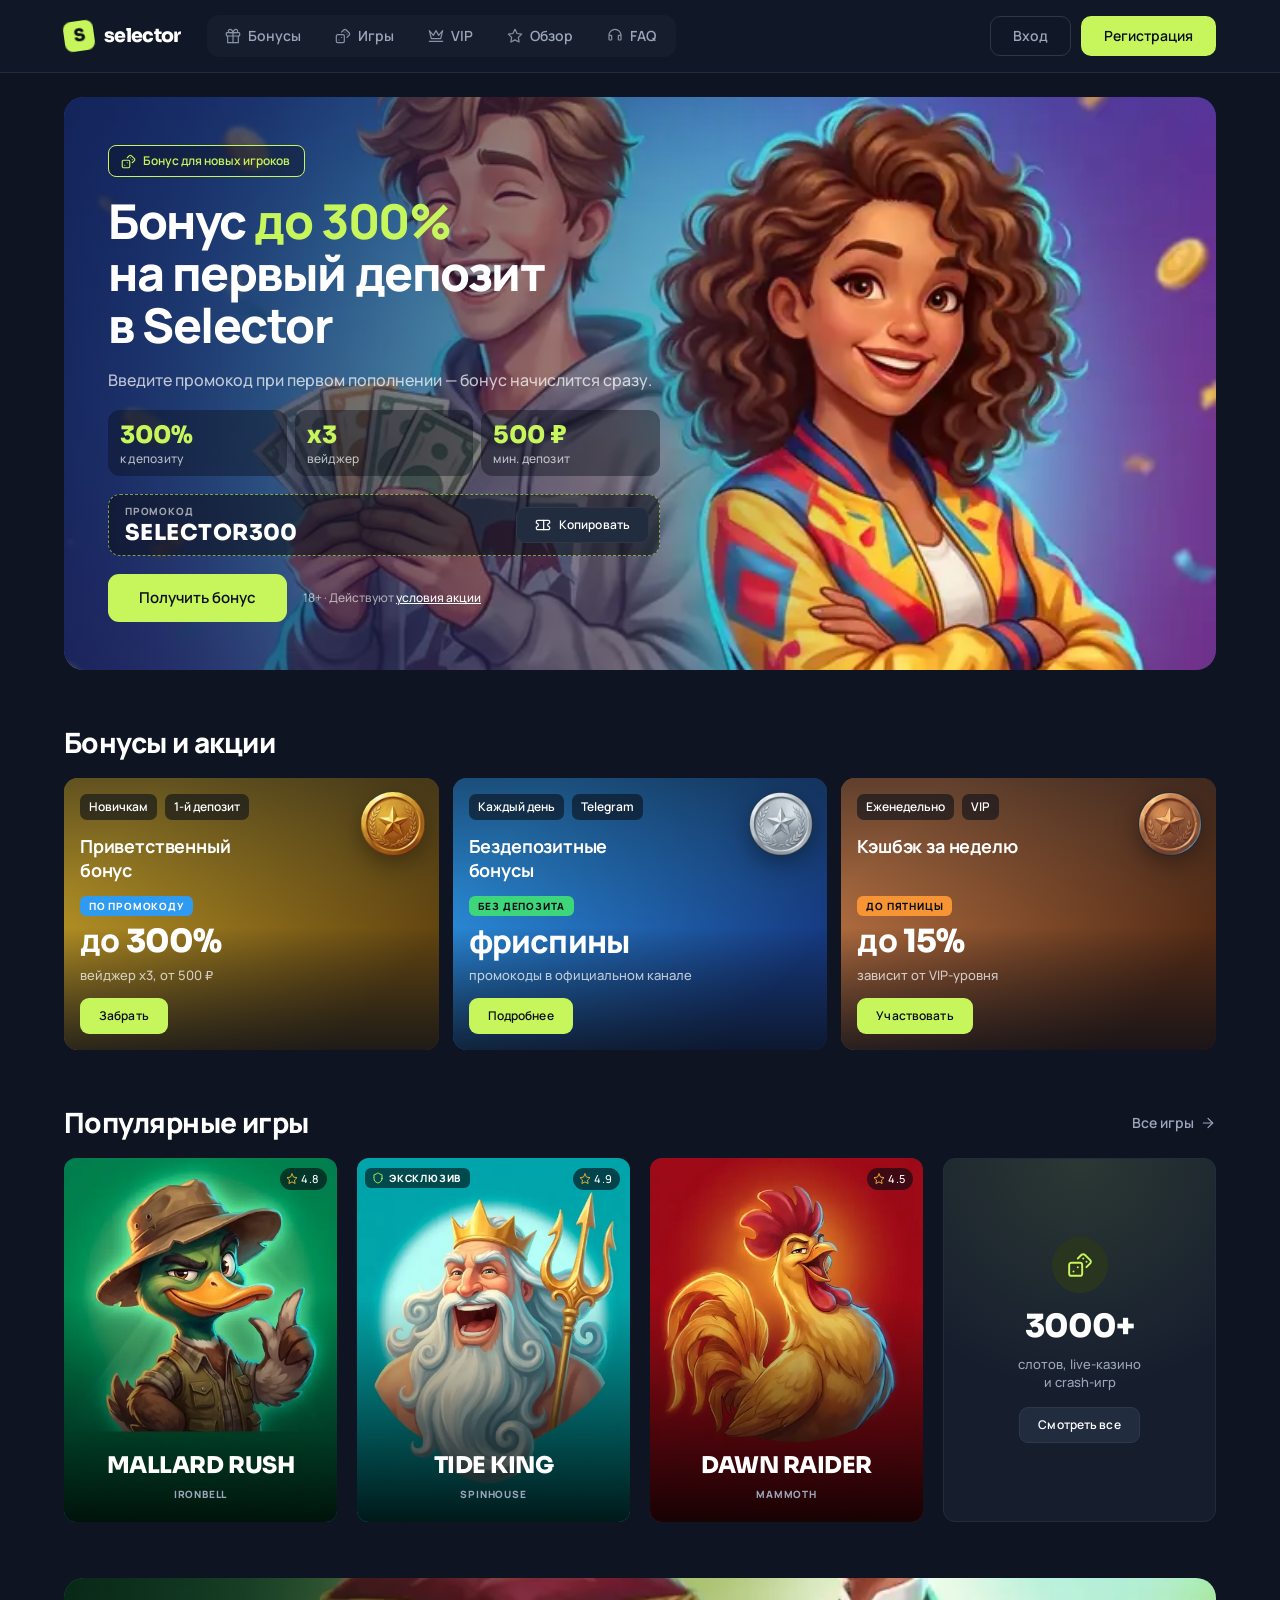
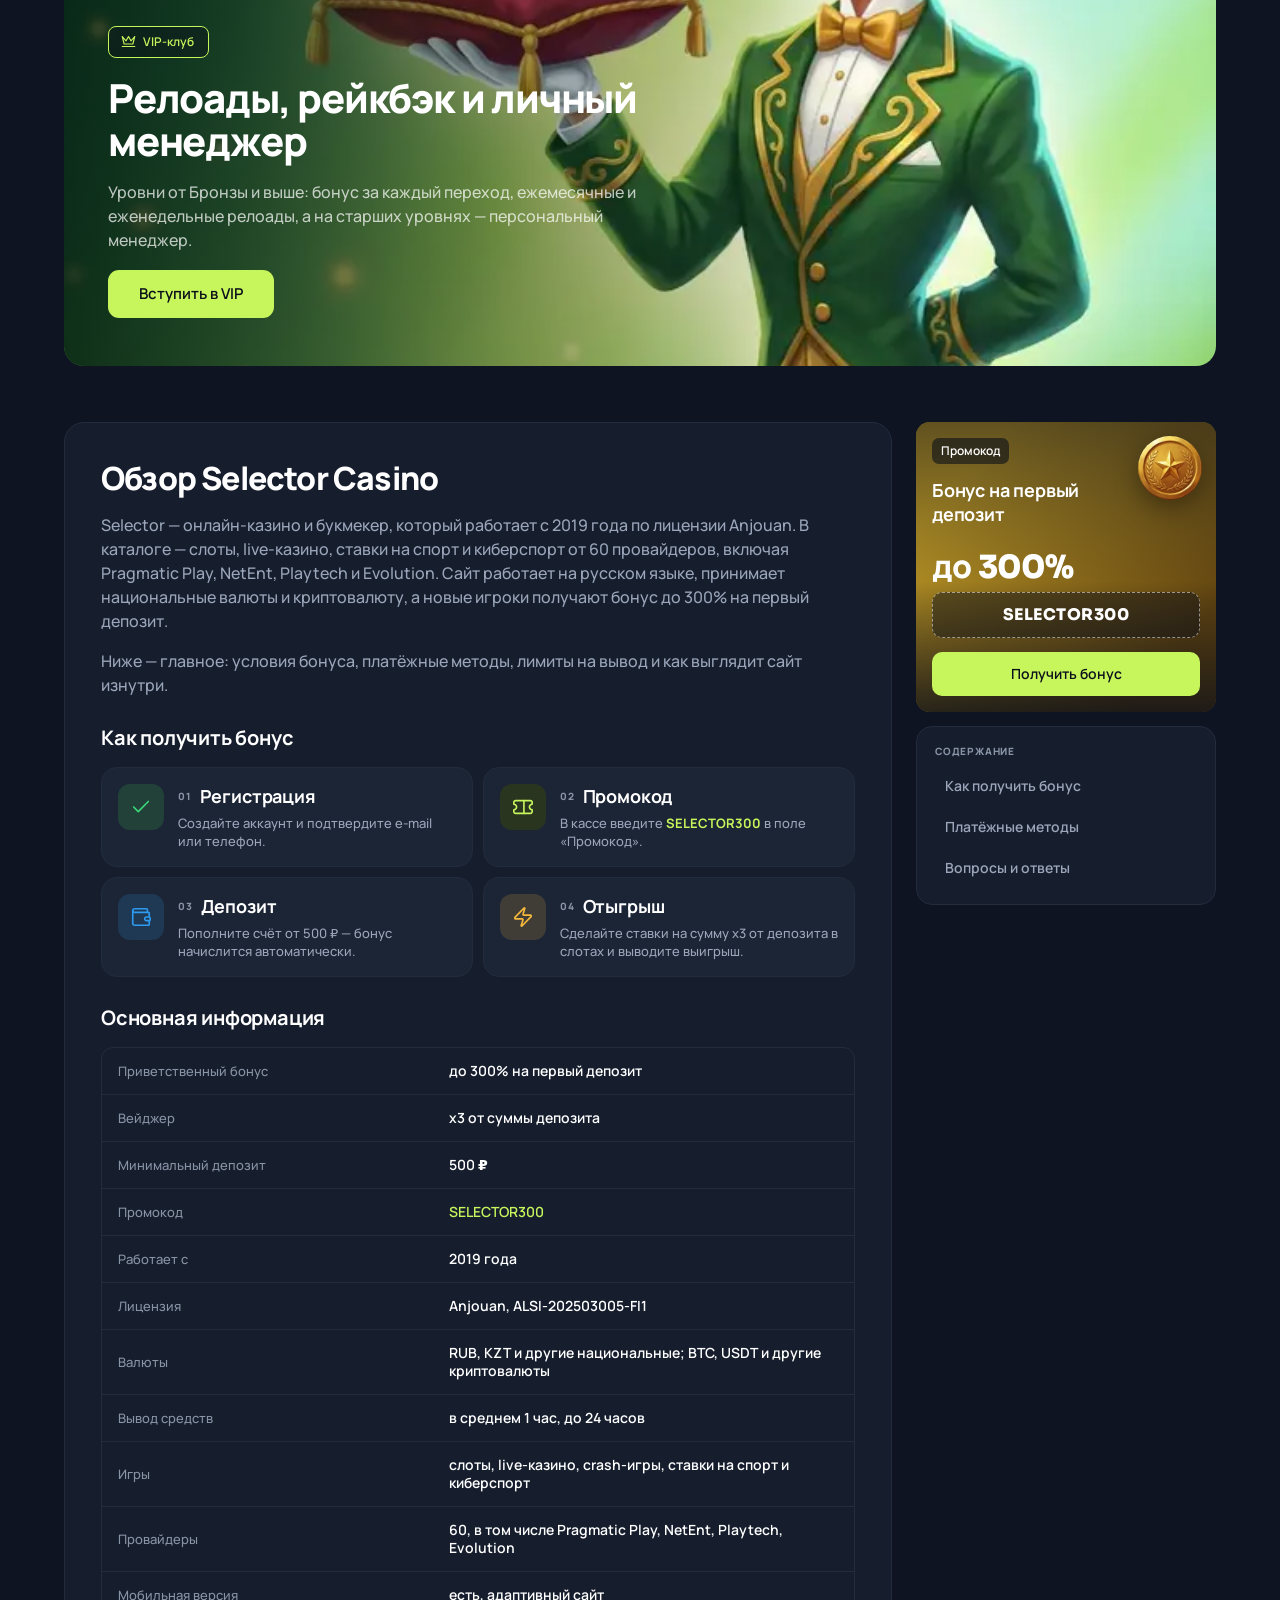
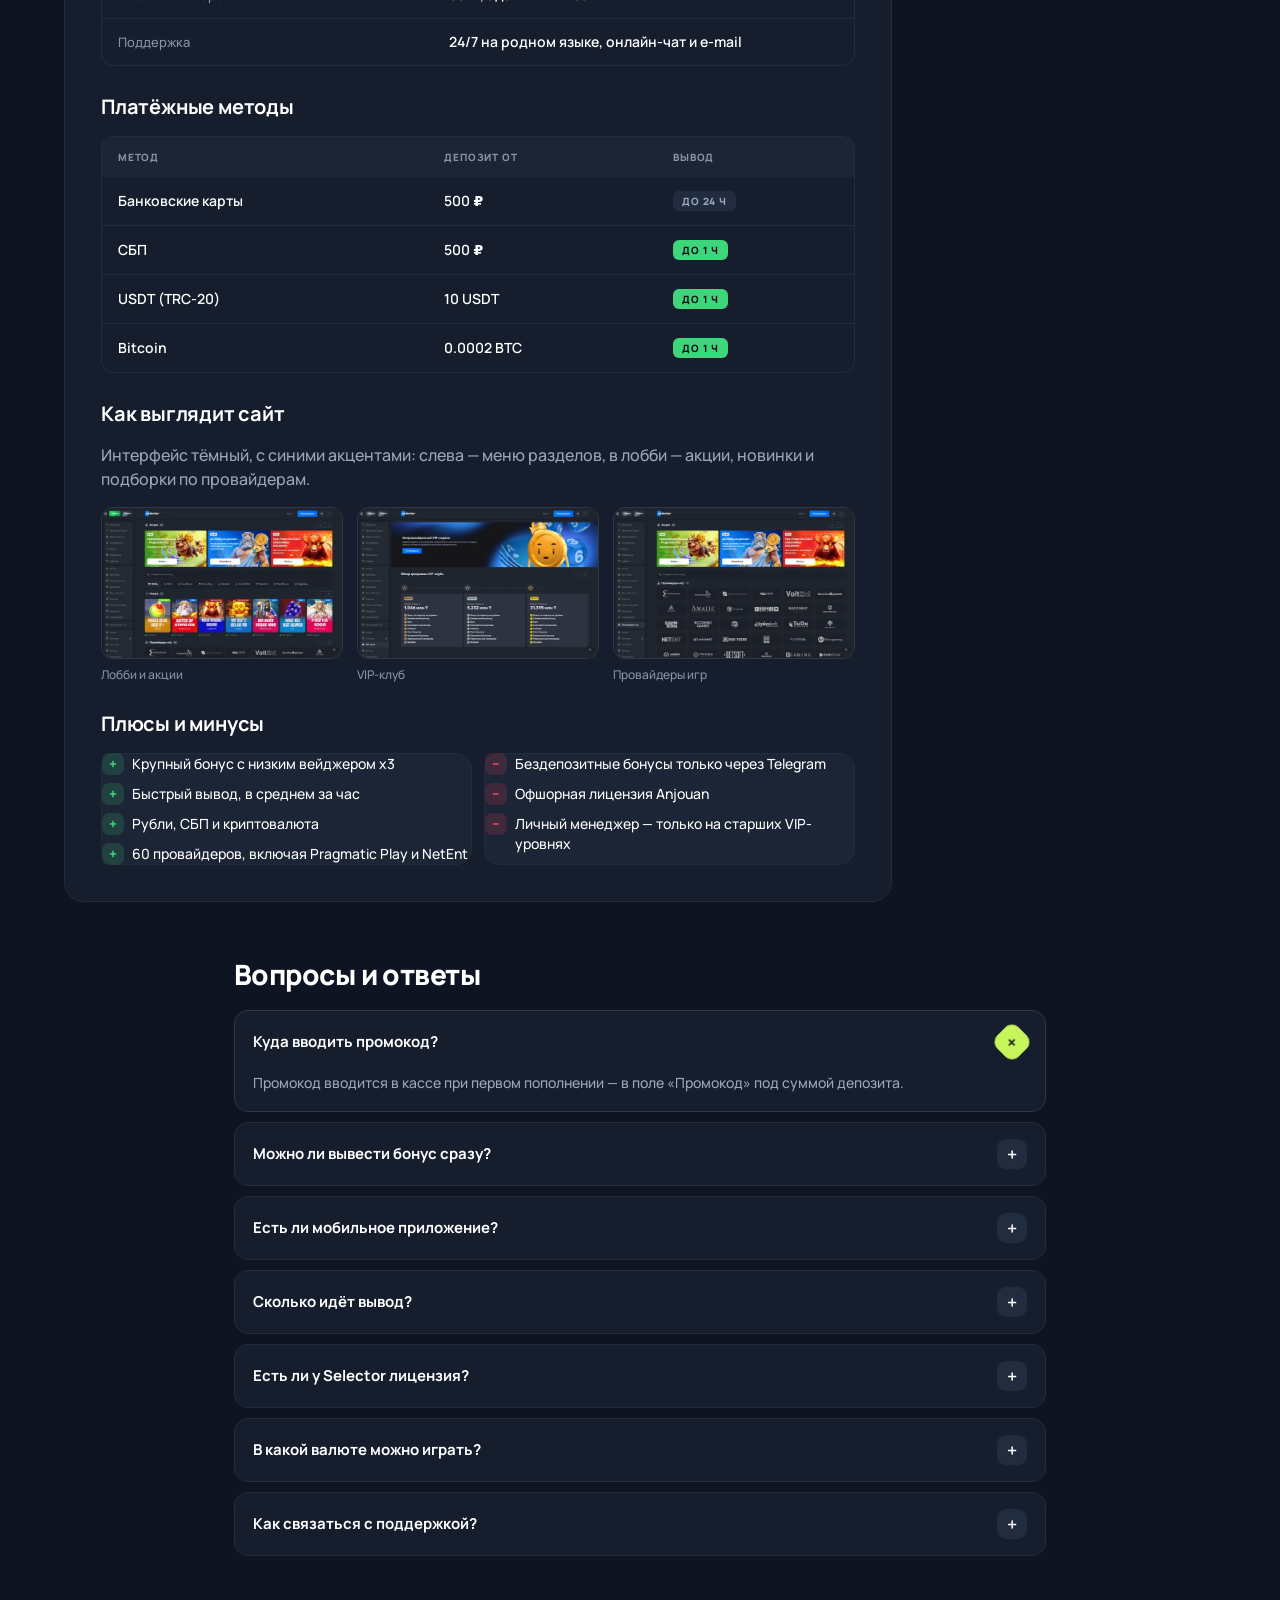
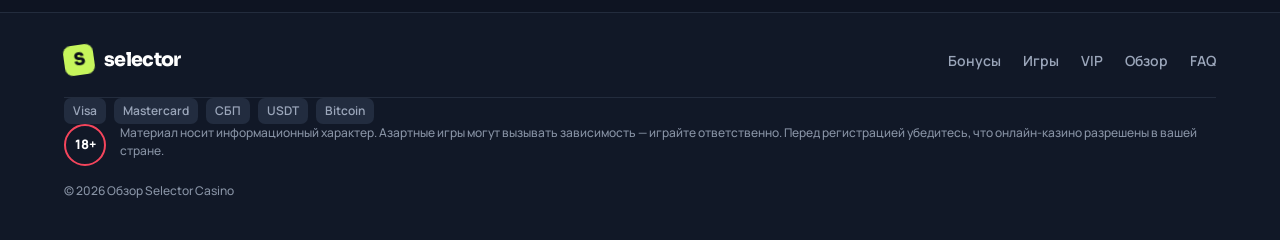
==== commit b3782326: "Контент по референсу selector516.gg, реальные скриншоты, фикс шапки на 320px - Обзор, таблица, VIP-б" ====
--- a/index.html
+++ b/index.html
@@ -207,8 +207,8 @@
               <svg class="icon" width="15" height="15" aria-hidden="true"><use href="#i-crown"/></svg>
               VIP-клуб
             </p>
-            <h2 class="banner__title banner__title--l" id="vip-title">Кэшбэк, личный менеджер и&nbsp;повышенные лимиты</h2>
-            <p class="banner__text">Копите VIP-баллы за ставки и открывайте новые уровни с подарками за каждый переход.</p>
+            <h2 class="banner__title banner__title--l" id="vip-title">Релоады, рейкбэк и&nbsp;личный менеджер</h2>
+            <p class="banner__text">Уровни от Бронзы и выше: бонус за каждый переход, ежемесячные и еженедельные релоады, а&nbsp;на&nbsp;старших уровнях — персональный менеджер.</p>
             <div class="banner__cta">
               <a class="btn btn--primary btn--lg" href="go/selector/" rel="nofollow sponsored noopener" target="_blank">Вступить в VIP</a>
             </div>
@@ -224,9 +224,10 @@
         <article class="article" id="review" aria-labelledby="review-title">
           <h2 class="article__title" id="review-title">Обзор Selector Casino</h2>
           <p>
-            Selector — онлайн-казино и букмекерская площадка с каталогом слотов, live-казино
-            и ставками на спорт. Сайт работает на русском языке, поддерживает рубли и криптовалюту,
-            а новые игроки получают бонус до 300% на первый депозит.
+            Selector — онлайн-казино и букмекер, который работает с 2019 года по лицензии Anjouan.
+            В каталоге — слоты, live-казино, ставки на спорт и киберспорт от 60 провайдеров,
+            включая Pragmatic Play, NetEnt, Playtech и Evolution. Сайт работает на русском языке,
+            принимает национальные валюты и криптовалюту, а новые игроки получают бонус до 300% на первый депозит.
           </p>
           <p>Ниже — главное: условия бонуса, платёжные методы, лимиты на вывод и как выглядит сайт изнутри.</p>
 
@@ -271,11 +272,14 @@
                 <tr><th scope="row">Вейджер</th><td>x3 от суммы депозита</td></tr>
                 <tr><th scope="row">Минимальный депозит</th><td>500 ₽</td></tr>
                 <tr><th scope="row">Промокод</th><td><span class="text-accent">SELECTOR300</span></td></tr>
-                <tr><th scope="row">Валюты</th><td>RUB, USDT, BTC</td></tr>
+                <tr><th scope="row">Работает с</th><td>2019 года</td></tr>
+                <tr><th scope="row">Лицензия</th><td>Anjouan, ALSI-202503005-FI1</td></tr>
+                <tr><th scope="row">Валюты</th><td>RUB, KZT и другие национальные; BTC, USDT и другие криптовалюты</td></tr>
                 <tr><th scope="row">Вывод средств</th><td>в среднем 1 час, до 24 часов</td></tr>
-                <tr><th scope="row">Игры</th><td>слоты, live-казино, crash-игры, ставки на спорт</td></tr>
+                <tr><th scope="row">Игры</th><td>слоты, live-казино, crash-игры, ставки на спорт и киберспорт</td></tr>
+                <tr><th scope="row">Провайдеры</th><td>60, в том числе Pragmatic Play, NetEnt, Playtech, Evolution</td></tr>
                 <tr><th scope="row">Мобильная версия</th><td>есть, адаптивный сайт</td></tr>
-                <tr><th scope="row">Поддержка</th><td>24/7, онлайн-чат и e-mail</td></tr>
+                <tr><th scope="row">Поддержка</th><td>24/7 на родном языке, онлайн-чат и e-mail</td></tr>
               </tbody>
             </table>
           </section>
@@ -297,25 +301,25 @@
           </section>
 
           <h3 class="article__h3">Как выглядит сайт</h3>
-          <p>Интерфейс тёмный и лаконичный: игры разделены по категориям, касса и бонусы доступны в&nbsp;один клик.</p>
+          <p>Интерфейс тёмный, с синими акцентами: слева — меню разделов, в лобби — акции, новинки и подборки по провайдерам.</p>
           <ul class="shots">
             <li class="shots__item">
-              <button class="shots__btn" type="button" data-lightbox="img/shot-lobby.webp" aria-label="Увеличить: лобби казино">
-                <img src="img/shot-lobby.webp" width="1200" height="750" alt="Лобби казино" loading="lazy" decoding="async">
+              <button class="shots__btn" type="button" data-lightbox="img/shot-lobby.webp" aria-label="Увеличить: лобби и акции">
+                <img src="img/shot-lobby-sm.webp" srcset="img/shot-lobby-sm.webp 600w, img/shot-lobby.webp 1200w" sizes="(min-width: 768px) 250px, calc(100vw - 32px)" width="600" height="375" alt="Лобби Selector: акции, поиск игр и новинки" loading="lazy" decoding="async">
               </button>
-              <span class="caption">Лобби казино</span>
+              <span class="caption">Лобби и акции</span>
             </li>
             <li class="shots__item">
-              <button class="shots__btn" type="button" data-lightbox="img/shot-cashier.webp" aria-label="Увеличить: касса">
-                <img src="img/shot-cashier.webp" width="1200" height="750" alt="Касса и способы пополнения" loading="lazy" decoding="async">
+              <button class="shots__btn" type="button" data-lightbox="img/shot-vip.webp" aria-label="Увеличить: VIP-клуб">
+                <img src="img/shot-vip-sm.webp" srcset="img/shot-vip-sm.webp 600w, img/shot-vip.webp 1200w" sizes="(min-width: 768px) 250px, calc(100vw - 32px)" width="600" height="375" alt="VIP-клуб Selector: уровни Бронза, Серебро, Золото и их привилегии" loading="lazy" decoding="async">
               </button>
-              <span class="caption">Касса</span>
+              <span class="caption">VIP-клуб</span>
             </li>
             <li class="shots__item">
-              <button class="shots__btn" type="button" data-lightbox="img/shot-bonus.webp" aria-label="Увеличить: раздел бонусов">
-                <img src="img/shot-bonus.webp" width="1200" height="750" alt="Раздел бонусов" loading="lazy" decoding="async">
+              <button class="shots__btn" type="button" data-lightbox="img/shot-providers.webp" aria-label="Увеличить: провайдеры игр">
+                <img src="img/shot-providers-sm.webp" srcset="img/shot-providers-sm.webp 600w, img/shot-providers.webp 1200w" sizes="(min-width: 768px) 250px, calc(100vw - 32px)" width="600" height="375" alt="Провайдеры игр в Selector: Pragmatic Play, NetEnt, Playtech и другие" loading="lazy" decoding="async">
               </button>
-              <span class="caption">Бонусы</span>
+              <span class="caption">Провайдеры игр</span>
             </li>
           </ul>
 
@@ -325,10 +329,12 @@
               <li>Крупный бонус с низким вейджером x3</li>
               <li>Быстрый вывод, в среднем за час</li>
               <li>Рубли, СБП и криптовалюта</li>
+              <li>60 провайдеров, включая Pragmatic Play и NetEnt</li>
             </ul>
             <ul class="pros-cons__list pros-cons__list--cons" aria-label="Минусы">
               <li>Бездепозитные бонусы только через Telegram</li>
-              <li>Лимиты вывода зависят от VIP-уровня</li>
+              <li>Офшорная лицензия Anjouan</li>
+              <li>Личный менеджер — только на старших VIP-уровнях</li>
             </ul>
           </div>
         </article>
@@ -380,6 +386,18 @@
           <details class="faq__item" name="faq">
             <summary class="faq__q">Сколько идёт вывод?</summary>
             <p class="faq__a">В среднем заявка обрабатывается за час, максимальный срок — 24 часа.</p>
+          </details>
+          <details class="faq__item" name="faq">
+            <summary class="faq__q">Есть ли у Selector лицензия?</summary>
+            <p class="faq__a">Да. Сайт работает с 2019 года по лицензии игорного регулятора Anjouan № ALSI-202503005-FI1, оператор — Elsikora Group Limitada.</p>
+          </details>
+          <details class="faq__item" name="faq">
+            <summary class="faq__q">В какой валюте можно играть?</summary>
+            <p class="faq__a">В национальной валюте (рубли, тенге и другие) или в криптовалюте — Bitcoin, USDT и других.</p>
+          </details>
+          <details class="faq__item" name="faq">
+            <summary class="faq__q">Как связаться с поддержкой?</summary>
+            <p class="faq__a">Поддержка работает круглосуточно: онлайн-чат на сайте или e-mail support@selector.gg. Отвечают на русском языке.</p>
           </details>
         </div>
       </div>
--- a/css/style.css
+++ b/css/style.css
@@ -224,14 +224,14 @@
 .header__inner {
   display: flex;
   align-items: center;
-  gap: 18px;
+  gap: 8px;
   height: var(--header-h);
 }
-.header__actions { display: flex; align-items: center; gap: 10px; margin-left: auto; }
-.header__actions .btn { height: 40px; padding: 0 16px; }
+.header__actions { display: flex; align-items: center; gap: 8px; margin-left: auto; }
+.header__actions .btn { height: 40px; padding: 0 12px; }
 .header__login { display: none; }
 
-.logo { display: inline-flex; align-items: center; gap: 10px; text-decoration: none; flex-shrink: 0; }
+.logo { display: inline-flex; align-items: center; gap: 8px; text-decoration: none; flex-shrink: 0; }
 .logo__mark {
   display: grid;
   place-items: center;
@@ -888,6 +888,14 @@
 /* ==========================================================================
    Планшет
    ========================================================================== */
+/* Шапка: на экранах уже 360px отступы меньше, чтобы логотип и кнопки влезли в 320px */
+@media (min-width: 360px) {
+  .header__inner { gap: 18px; }
+  .header__actions { gap: 10px; }
+  .header__actions .btn { padding: 0 16px; }
+  .logo { gap: 10px; }
+}
+
 @media (min-width: 768px) {
   :root { --header-h: 72px; }
   .container { padding-inline: 24px; }
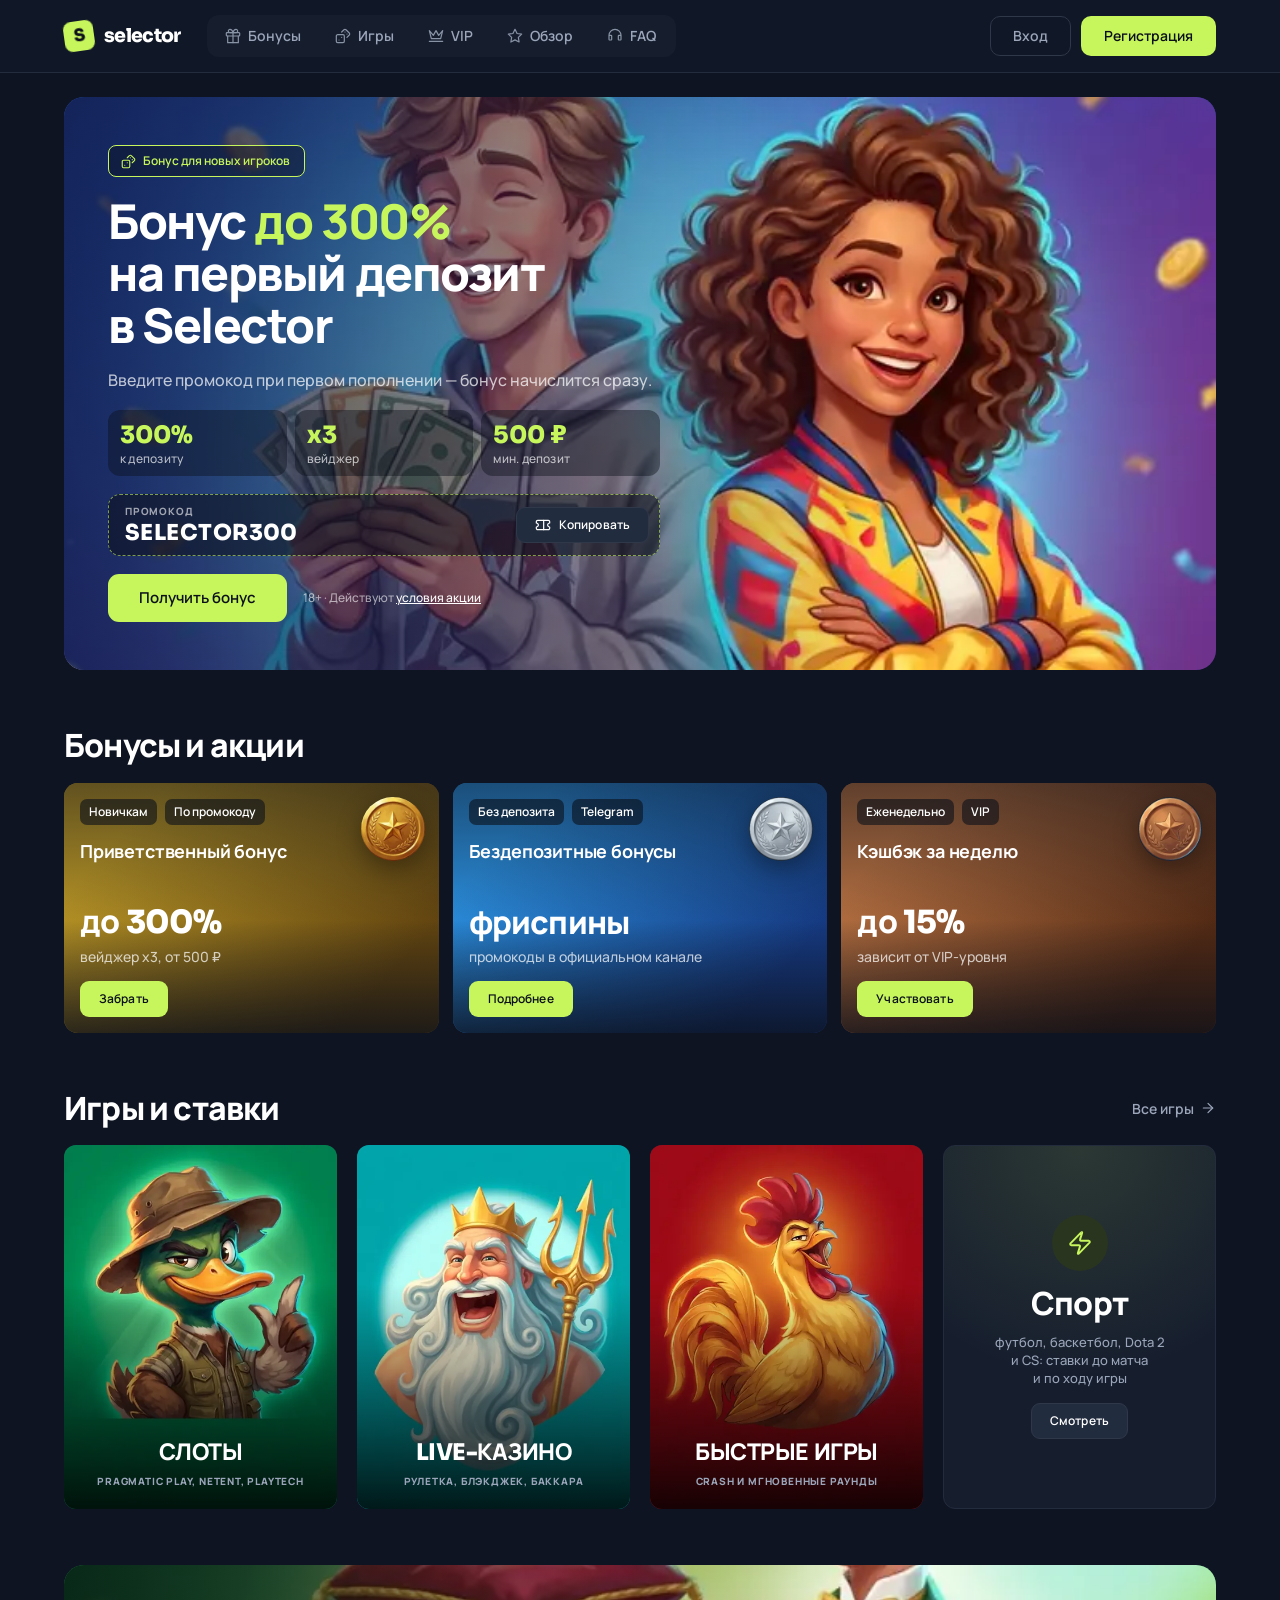
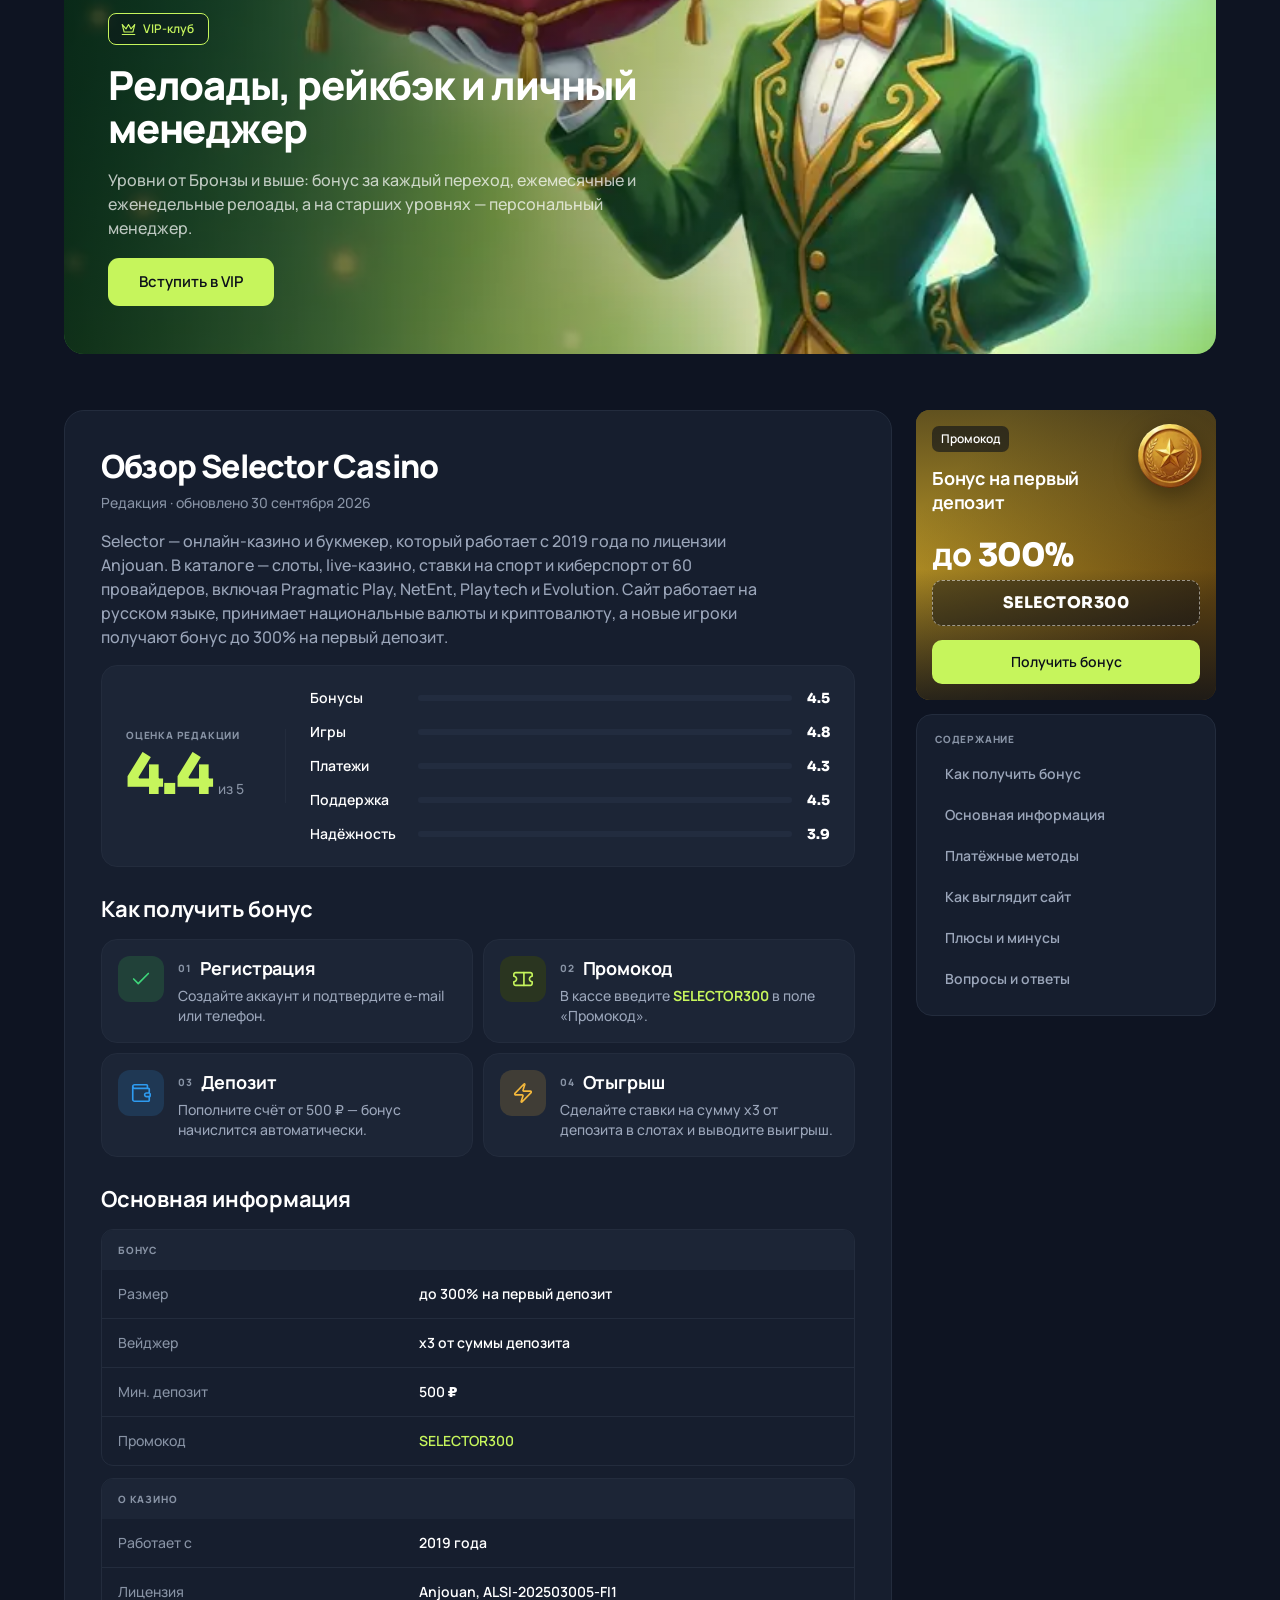
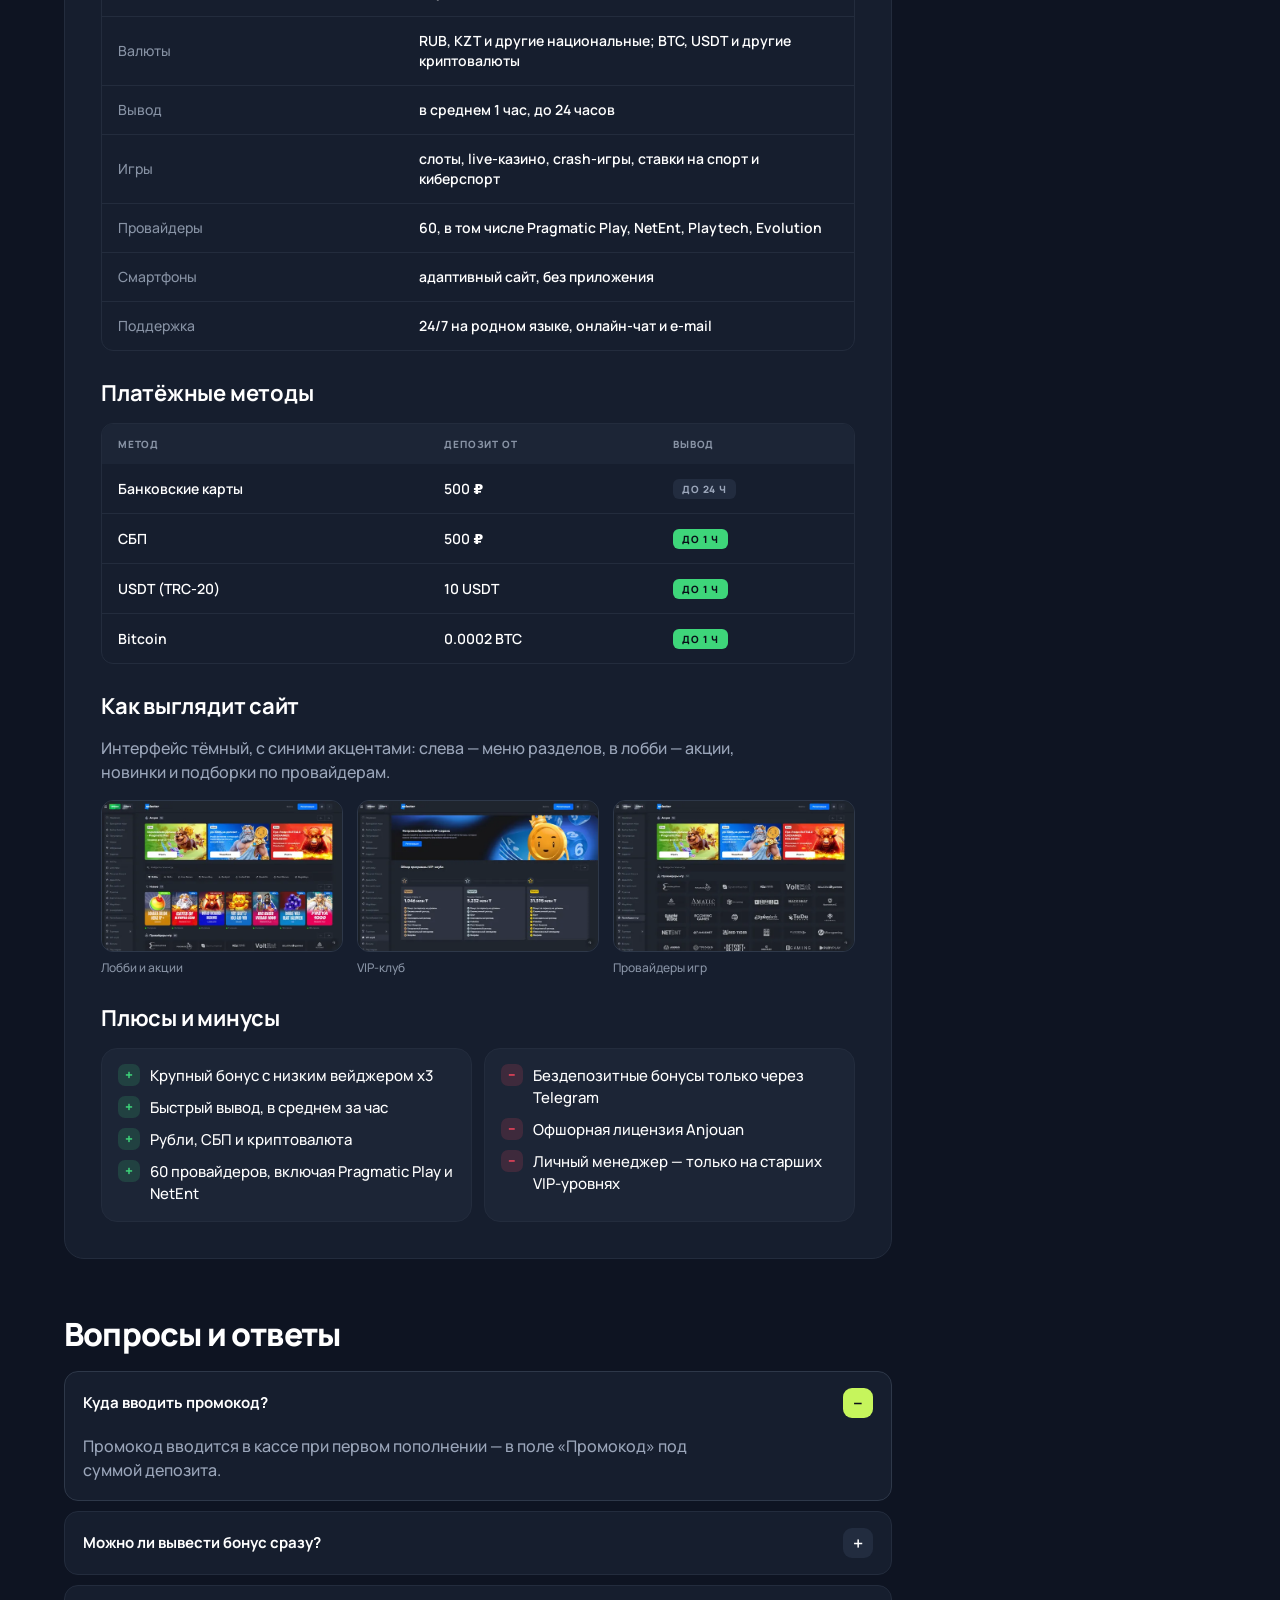
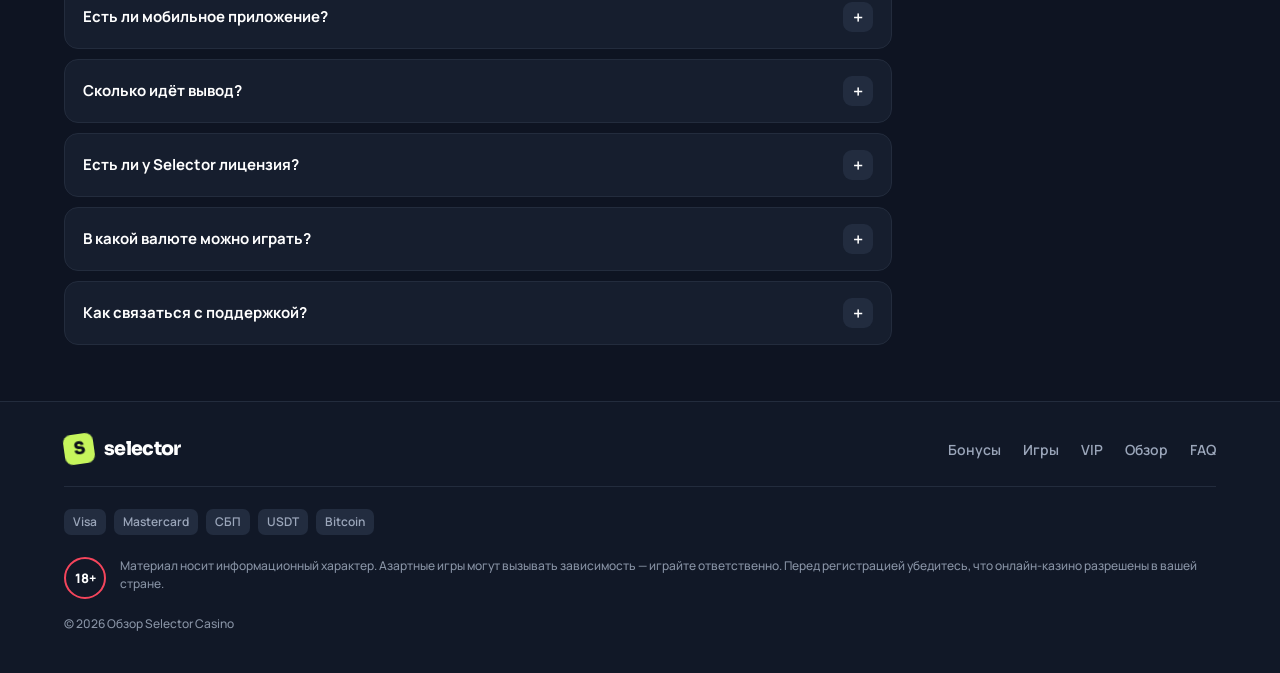
==== commit f050ff42: "Дизайн-аудит: типографика, карточки, отступы, оценка редакции, категории игр - Сброс списков через :" ====
--- a/index.html
+++ b/index.html
@@ -12,6 +12,35 @@
   <link rel="preload" href="img/hero-casino.webp" as="image" media="(min-width: 768px)">
   <link rel="stylesheet" href="css/style.css">
   <script src="js/main.js" defer></script>
+  <!-- Разметка обзора для поисковиков (Schema.org Review); оценка совпадает с блоком «Оценка редакции» -->
+  <script type="application/ld+json">
+  {
+    "@context": "https://schema.org",
+    "@type": "Review",
+    "name": "Обзор Selector Casino",
+    "itemReviewed": { "@type": "Organization", "name": "Selector", "url": "https://selector.gg" },
+    "reviewRating": { "@type": "Rating", "ratingValue": "4.4", "bestRating": "5", "worstRating": "1" },
+    "author": { "@type": "Organization", "name": "Редакция" },
+    "datePublished": "2026-09-30",
+    "dateModified": "2026-09-30"
+  }
+  </script>
+  <!-- Разметка вопросов-ответов для поисковиков (Schema.org FAQPage); тексты совпадают с блоком FAQ -->
+  <script type="application/ld+json">
+  {
+    "@context": "https://schema.org",
+    "@type": "FAQPage",
+    "mainEntity": [
+      { "@type": "Question", "name": "Куда вводить промокод?", "acceptedAnswer": { "@type": "Answer", "text": "Промокод вводится в кассе при первом пополнении — в поле «Промокод» под суммой депозита." } },
+      { "@type": "Question", "name": "Можно ли вывести бонус сразу?", "acceptedAnswer": { "@type": "Answer", "text": "Нет, сначала бонус нужно отыграть: сделать ставки на сумму в 3 раза больше депозита в слотах." } },
+      { "@type": "Question", "name": "Есть ли мобильное приложение?", "acceptedAnswer": { "@type": "Answer", "text": "Сайт полностью адаптирован под смартфоны, играть можно прямо в браузере без установки." } },
+      { "@type": "Question", "name": "Сколько идёт вывод?", "acceptedAnswer": { "@type": "Answer", "text": "В среднем заявка обрабатывается за час, максимальный срок — 24 часа." } },
+      { "@type": "Question", "name": "Есть ли у Selector лицензия?", "acceptedAnswer": { "@type": "Answer", "text": "Да. Сайт работает с 2019 года по лицензии игорного регулятора Anjouan № ALSI-202503005-FI1, оператор — Elsikora Group Limitada." } },
+      { "@type": "Question", "name": "В какой валюте можно играть?", "acceptedAnswer": { "@type": "Answer", "text": "В национальной валюте (рубли, тенге и другие) или в криптовалюте — Bitcoin, USDT и других." } },
+      { "@type": "Question", "name": "Как связаться с поддержкой?", "acceptedAnswer": { "@type": "Answer", "text": "Поддержка работает круглосуточно: онлайн-чат на сайте или e-mail support@selector.gg. Отвечают на русском языке." } }
+    ]
+  }
+  </script>
 </head>
 <body>
   <!-- Иконки из UI-кита (Figma), подключаются через <use> -->
@@ -103,10 +132,9 @@
         <div class="promos">
           <article class="promo-card promo-card--gold">
             <img class="promo-card__medal" src="img/medal-gold.webp" width="80" height="80" alt="" loading="lazy" decoding="async">
-            <div class="promo-card__tags"><span class="tag">Новичкам</span><span class="tag">1-й депозит</span></div>
+            <div class="promo-card__tags"><span class="tag">Новичкам</span><span class="tag">По промокоду</span></div>
             <h3 class="promo-card__title">Приветственный бонус</h3>
             <div class="promo-card__prize">
-              <span class="badge badge--info">по промокоду</span>
               <p class="promo-card__value">до 300%</p>
               <p class="promo-card__note">вейджер x3, от 500 ₽</p>
             </div>
@@ -115,10 +143,9 @@
 
           <article class="promo-card promo-card--blue">
             <img class="promo-card__medal" src="img/medal-silver.webp" width="80" height="80" alt="" loading="lazy" decoding="async">
-            <div class="promo-card__tags"><span class="tag">Каждый день</span><span class="tag">Telegram</span></div>
+            <div class="promo-card__tags"><span class="tag">Без депозита</span><span class="tag">Telegram</span></div>
             <h3 class="promo-card__title">Бездепозитные бонусы</h3>
             <div class="promo-card__prize">
-              <span class="badge badge--success">без депозита</span>
               <p class="promo-card__value">фриспины</p>
               <p class="promo-card__note">промокоды в официальном канале</p>
             </div>
@@ -130,7 +157,6 @@
             <div class="promo-card__tags"><span class="tag">Еженедельно</span><span class="tag">VIP</span></div>
             <h3 class="promo-card__title">Кэшбэк за неделю</h3>
             <div class="promo-card__prize">
-              <span class="badge badge--warning">до пятницы</span>
               <p class="promo-card__value">до 15%</p>
               <p class="promo-card__note">зависит от VIP-уровня</p>
             </div>
@@ -144,50 +170,44 @@
     <section class="section" id="games" aria-labelledby="games-title">
       <div class="container">
         <div class="section-head">
-          <h2 class="section-head__title" id="games-title">Популярные игры</h2>
+          <h2 class="section-head__title" id="games-title">Игры и ставки</h2>
           <a class="section-head__link" href="go/selector/" rel="nofollow sponsored noopener" target="_blank">
             Все игры <svg class="icon" width="16" height="16" aria-hidden="true"><use href="#i-arrow-right"/></svg>
           </a>
         </div>
 
+        <!-- Категории, а не конкретные игры: обложки реальных слотов принадлежат провайдерам -->
         <ul class="games">
           <li class="game">
             <img class="game__art" src="img/game-mallard.webp" width="480" height="643" alt="" loading="lazy" decoding="async">
-            <span class="game__rating"><svg class="icon" width="12" height="12" aria-hidden="true"><use href="#i-star"/></svg>4.8</span>
-            <h3 class="game__title">Mallard Rush</h3>
-            <p class="game__provider">Ironbell</p>
+            <h3 class="game__title">Слоты</h3>
+            <p class="game__provider">Pragmatic Play, NetEnt, Playtech</p>
             <div class="game__hover">
-              <a class="btn btn--primary btn--sm" href="go/selector/" rel="nofollow sponsored noopener" target="_blank" aria-label="Играть в Mallard Rush">Играть</a>
-              <a class="btn btn--secondary btn--sm" href="go/selector/" rel="nofollow sponsored noopener" target="_blank" aria-label="Демо Mallard Rush">Демо</a>
+              <a class="btn btn--primary btn--sm" href="go/selector/" rel="nofollow sponsored noopener" target="_blank" aria-label="Перейти в раздел «Слоты»">Перейти</a>
             </div>
           </li>
           <li class="game">
             <img class="game__art" src="img/game-tide.webp" width="480" height="643" alt="" loading="lazy" decoding="async">
-            <span class="game__tag"><svg class="icon" width="12" height="12" aria-hidden="true"><use href="#i-shield"/></svg>Эксклюзив</span>
-            <span class="game__rating"><svg class="icon" width="12" height="12" aria-hidden="true"><use href="#i-star"/></svg>4.9</span>
-            <h3 class="game__title">Tide King</h3>
-            <p class="game__provider">Spinhouse</p>
+            <h3 class="game__title">Live-казино</h3>
+            <p class="game__provider">Рулетка, блэкджек, баккара</p>
             <div class="game__hover">
-              <a class="btn btn--primary btn--sm" href="go/selector/" rel="nofollow sponsored noopener" target="_blank" aria-label="Играть в Tide King">Играть</a>
-              <a class="btn btn--secondary btn--sm" href="go/selector/" rel="nofollow sponsored noopener" target="_blank" aria-label="Демо Tide King">Демо</a>
+              <a class="btn btn--primary btn--sm" href="go/selector/" rel="nofollow sponsored noopener" target="_blank" aria-label="Перейти в раздел «Live-казино»">Перейти</a>
             </div>
           </li>
           <li class="game">
             <img class="game__art" src="img/game-dawn.webp" width="480" height="643" alt="" loading="lazy" decoding="async">
-            <span class="game__rating"><svg class="icon" width="12" height="12" aria-hidden="true"><use href="#i-star"/></svg>4.5</span>
-            <h3 class="game__title">Dawn Raider</h3>
-            <p class="game__provider">Mammoth</p>
+            <h3 class="game__title">Быстрые игры</h3>
+            <p class="game__provider">Crash и мгновенные раунды</p>
             <div class="game__hover">
-              <a class="btn btn--primary btn--sm" href="go/selector/" rel="nofollow sponsored noopener" target="_blank" aria-label="Играть в Dawn Raider">Играть</a>
-              <a class="btn btn--secondary btn--sm" href="go/selector/" rel="nofollow sponsored noopener" target="_blank" aria-label="Демо Dawn Raider">Демо</a>
+              <a class="btn btn--primary btn--sm" href="go/selector/" rel="nofollow sponsored noopener" target="_blank" aria-label="Перейти в раздел «Быстрые игры»">Перейти</a>
             </div>
           </li>
           <li class="game game--more">
             <a class="game__more" href="go/selector/" rel="nofollow sponsored noopener" target="_blank">
-              <span class="game__more-icon"><svg class="icon" width="26" height="26" aria-hidden="true"><use href="#i-dice"/></svg></span>
-              <span class="game__more-value">3000+</span>
-              <span class="game__more-text">слотов, live-казино и&nbsp;crash-игр</span>
-              <span class="btn btn--secondary btn--sm">Смотреть все</span>
+              <span class="game__more-icon"><svg class="icon" width="26" height="26" aria-hidden="true"><use href="#i-zap"/></svg></span>
+              <span class="game__more-value">Спорт</span>
+              <span class="game__more-text">футбол, баскетбол, Dota&nbsp;2 и&nbsp;CS: ставки до&nbsp;матча и&nbsp;по&nbsp;ходу игры</span>
+              <span class="btn btn--secondary btn--sm">Смотреть</span>
             </a>
           </li>
         </ul>
@@ -223,13 +243,43 @@
 
         <article class="article" id="review" aria-labelledby="review-title">
           <h2 class="article__title" id="review-title">Обзор Selector Casino</h2>
+          <p class="article__meta">Редакция · обновлено <time datetime="2026-09-30">30 сентября 2026</time></p>
           <p>
             Selector — онлайн-казино и букмекер, который работает с 2019 года по лицензии Anjouan.
             В каталоге — слоты, live-казино, ставки на спорт и киберспорт от 60 провайдеров,
             включая Pragmatic Play, NetEnt, Playtech и Evolution. Сайт работает на русском языке,
             принимает национальные валюты и криптовалюту, а новые игроки получают бонус до 300% на первый депозит.
           </p>
-          <p>Ниже — главное: условия бонуса, платёжные методы, лимиты на вывод и как выглядит сайт изнутри.</p>
+
+          <!-- Оценка редакции: итог = среднее по пяти критериям -->
+          <section class="verdict" aria-labelledby="verdict-title">
+            <div class="verdict__score">
+              <h3 class="overline" id="verdict-title">Оценка редакции</h3>
+              <p class="verdict__total"><span class="verdict__value">4.4</span> <span class="verdict__max">из 5</span></p>
+            </div>
+            <dl class="verdict__list">
+              <div class="verdict__row">
+                <dt>Бонусы</dt>
+                <dd><meter class="verdict__bar" min="0" max="5" value="4.5" aria-hidden="true"></meter><span class="verdict__num">4.5</span></dd>
+              </div>
+              <div class="verdict__row">
+                <dt>Игры</dt>
+                <dd><meter class="verdict__bar" min="0" max="5" value="4.8" aria-hidden="true"></meter><span class="verdict__num">4.8</span></dd>
+              </div>
+              <div class="verdict__row">
+                <dt>Платежи</dt>
+                <dd><meter class="verdict__bar" min="0" max="5" value="4.3" aria-hidden="true"></meter><span class="verdict__num">4.3</span></dd>
+              </div>
+              <div class="verdict__row">
+                <dt>Поддержка</dt>
+                <dd><meter class="verdict__bar" min="0" max="5" value="4.5" aria-hidden="true"></meter><span class="verdict__num">4.5</span></dd>
+              </div>
+              <div class="verdict__row">
+                <dt>Надёжность</dt>
+                <dd><meter class="verdict__bar" min="0" max="5" value="3.9" aria-hidden="true"></meter><span class="verdict__num">3.9</span></dd>
+              </div>
+            </dl>
+          </section>
 
           <h3 class="article__h3" id="bonus-terms">Как получить бонус</h3>
           <ol class="steps">
@@ -263,26 +313,41 @@
             </li>
           </ol>
 
-          <h3 class="article__h3">Основная информация</h3>
-          <section class="table-wrap" tabindex="0" aria-label="Информация о казино">
-            <table class="table table--kv">
-              <caption class="visually-hidden">Основные характеристики Selector Casino</caption>
-              <tbody>
-                <tr><th scope="row">Приветственный бонус</th><td>до 300% на первый депозит</td></tr>
-                <tr><th scope="row">Вейджер</th><td>x3 от суммы депозита</td></tr>
-                <tr><th scope="row">Минимальный депозит</th><td>500 ₽</td></tr>
-                <tr><th scope="row">Промокод</th><td><span class="text-accent">SELECTOR300</span></td></tr>
-                <tr><th scope="row">Работает с</th><td>2019 года</td></tr>
-                <tr><th scope="row">Лицензия</th><td>Anjouan, ALSI-202503005-FI1</td></tr>
-                <tr><th scope="row">Валюты</th><td>RUB, KZT и другие национальные; BTC, USDT и другие криптовалюты</td></tr>
-                <tr><th scope="row">Вывод средств</th><td>в среднем 1 час, до 24 часов</td></tr>
-                <tr><th scope="row">Игры</th><td>слоты, live-казино, crash-игры, ставки на спорт и киберспорт</td></tr>
-                <tr><th scope="row">Провайдеры</th><td>60, в том числе Pragmatic Play, NetEnt, Playtech, Evolution</td></tr>
-                <tr><th scope="row">Мобильная версия</th><td>есть, адаптивный сайт</td></tr>
-                <tr><th scope="row">Поддержка</th><td>24/7 на родном языке, онлайн-чат и e-mail</td></tr>
-              </tbody>
-            </table>
-          </section>
+          <h3 class="article__h3" id="info">Основная информация</h3>
+          <div class="tables">
+            <section class="table-wrap" tabindex="0" aria-label="Приветственный бонус">
+              <table class="table table--kv">
+                <caption class="visually-hidden">Условия приветственного бонуса</caption>
+                <thead>
+                  <tr><th scope="colgroup" colspan="2">Бонус</th></tr>
+                </thead>
+                <tbody>
+                  <tr><th scope="row">Размер</th><td>до 300% на первый депозит</td></tr>
+                  <tr><th scope="row">Вейджер</th><td>x3 от суммы депозита</td></tr>
+                  <tr><th scope="row">Мин. депозит</th><td>500 ₽</td></tr>
+                  <tr><th scope="row">Промокод</th><td><span class="text-accent">SELECTOR300</span></td></tr>
+                </tbody>
+              </table>
+            </section>
+            <section class="table-wrap" tabindex="0" aria-label="О казино">
+              <table class="table table--kv">
+                <caption class="visually-hidden">Основные характеристики Selector Casino</caption>
+                <thead>
+                  <tr><th scope="colgroup" colspan="2">О казино</th></tr>
+                </thead>
+                <tbody>
+                  <tr><th scope="row">Работает с</th><td>2019 года</td></tr>
+                  <tr><th scope="row">Лицензия</th><td>Anjouan, ALSI-202503005-FI1</td></tr>
+                  <tr><th scope="row">Валюты</th><td>RUB, KZT и другие национальные; BTC, USDT и другие криптовалюты</td></tr>
+                  <tr><th scope="row">Вывод</th><td>в среднем 1 час, до 24 часов</td></tr>
+                  <tr><th scope="row">Игры</th><td>слоты, live-казино, crash-игры, ставки на спорт и киберспорт</td></tr>
+                  <tr><th scope="row">Провайдеры</th><td>60, в том числе Pragmatic Play, NetEnt, Playtech, Evolution</td></tr>
+                  <tr><th scope="row">Смартфоны</th><td>адаптивный сайт, без приложения</td></tr>
+                  <tr><th scope="row">Поддержка</th><td>24/7 на родном языке, онлайн-чат и e-mail</td></tr>
+                </tbody>
+              </table>
+            </section>
+          </div>
 
           <h3 class="article__h3" id="payments">Платёжные методы</h3>
           <section class="table-wrap" tabindex="0" aria-label="Платёжные методы">
@@ -300,7 +365,7 @@
             </table>
           </section>
 
-          <h3 class="article__h3">Как выглядит сайт</h3>
+          <h3 class="article__h3" id="screens">Как выглядит сайт</h3>
           <p>Интерфейс тёмный, с синими акцентами: слева — меню разделов, в лобби — акции, новинки и подборки по провайдерам.</p>
           <ul class="shots">
             <li class="shots__item">
@@ -323,7 +388,7 @@
             </li>
           </ul>
 
-          <h3 class="article__h3">Плюсы и минусы</h3>
+          <h3 class="article__h3" id="pros-cons">Плюсы и минусы</h3>
           <div class="pros-cons">
             <ul class="pros-cons__list pros-cons__list--pros" aria-label="Плюсы">
               <li>Крупный бонус с низким вейджером x3</li>
@@ -355,7 +420,10 @@
             <p class="overline">Содержание</p>
             <ol class="toc__list">
               <li><a href="#bonus-terms">Как получить бонус</a></li>
+              <li><a href="#info">Основная информация</a></li>
               <li><a href="#payments">Платёжные методы</a></li>
+              <li><a href="#screens">Как выглядит сайт</a></li>
+              <li><a href="#pros-cons">Плюсы и минусы</a></li>
               <li><a href="#faq">Вопросы и ответы</a></li>
             </ol>
           </nav>
@@ -366,39 +434,41 @@
 
     <!-- ============ FAQ ============ -->
     <section class="section" id="faq" aria-labelledby="faq-title">
-      <div class="container container--narrow">
-        <div class="section-head">
-          <h2 class="section-head__title" id="faq-title">Вопросы и ответы</h2>
-        </div>
-        <div class="faq">
-          <details class="faq__item" name="faq" open>
-            <summary class="faq__q">Куда вводить промокод?</summary>
-            <p class="faq__a">Промокод вводится в кассе при первом пополнении — в поле «Промокод» под суммой депозита.</p>
-          </details>
-          <details class="faq__item" name="faq">
-            <summary class="faq__q">Можно ли вывести бонус сразу?</summary>
-            <p class="faq__a">Нет, сначала бонус нужно отыграть: сделать ставки на сумму в 3 раза больше депозита в слотах.</p>
-          </details>
-          <details class="faq__item" name="faq">
-            <summary class="faq__q">Есть ли мобильное приложение?</summary>
-            <p class="faq__a">Сайт полностью адаптирован под смартфоны, играть можно прямо в браузере без установки.</p>
-          </details>
-          <details class="faq__item" name="faq">
-            <summary class="faq__q">Сколько идёт вывод?</summary>
-            <p class="faq__a">В среднем заявка обрабатывается за час, максимальный срок — 24 часа.</p>
-          </details>
-          <details class="faq__item" name="faq">
-            <summary class="faq__q">Есть ли у Selector лицензия?</summary>
-            <p class="faq__a">Да. Сайт работает с 2019 года по лицензии игорного регулятора Anjouan № ALSI-202503005-FI1, оператор — Elsikora Group Limitada.</p>
-          </details>
-          <details class="faq__item" name="faq">
-            <summary class="faq__q">В какой валюте можно играть?</summary>
-            <p class="faq__a">В национальной валюте (рубли, тенге и другие) или в криптовалюте — Bitcoin, USDT и других.</p>
-          </details>
-          <details class="faq__item" name="faq">
-            <summary class="faq__q">Как связаться с поддержкой?</summary>
-            <p class="faq__a">Поддержка работает круглосуточно: онлайн-чат на сайте или e-mail support@selector.gg. Отвечают на русском языке.</p>
-          </details>
+      <div class="container">
+        <div class="faq-block">
+          <div class="section-head">
+            <h2 class="section-head__title" id="faq-title">Вопросы и ответы</h2>
+          </div>
+          <div class="faq">
+            <details class="faq__item" name="faq" open>
+              <summary class="faq__q">Куда вводить промокод?</summary>
+              <p class="faq__a">Промокод вводится в кассе при первом пополнении — в поле «Промокод» под суммой депозита.</p>
+            </details>
+            <details class="faq__item" name="faq">
+              <summary class="faq__q">Можно ли вывести бонус сразу?</summary>
+              <p class="faq__a">Нет, сначала бонус нужно отыграть: сделать ставки на сумму в 3 раза больше депозита в слотах.</p>
+            </details>
+            <details class="faq__item" name="faq">
+              <summary class="faq__q">Есть ли мобильное приложение?</summary>
+              <p class="faq__a">Сайт полностью адаптирован под смартфоны, играть можно прямо в браузере без установки.</p>
+            </details>
+            <details class="faq__item" name="faq">
+              <summary class="faq__q">Сколько идёт вывод?</summary>
+              <p class="faq__a">В среднем заявка обрабатывается за час, максимальный срок — 24 часа.</p>
+            </details>
+            <details class="faq__item" name="faq">
+              <summary class="faq__q">Есть ли у Selector лицензия?</summary>
+              <p class="faq__a">Да. Сайт работает с 2019 года по лицензии игорного регулятора Anjouan № ALSI-202503005-FI1, оператор — Elsikora Group Limitada.</p>
+            </details>
+            <details class="faq__item" name="faq">
+              <summary class="faq__q">В какой валюте можно играть?</summary>
+              <p class="faq__a">В национальной валюте (рубли, тенге и другие) или в криптовалюте — Bitcoin, USDT и других.</p>
+            </details>
+            <details class="faq__item" name="faq">
+              <summary class="faq__q">Как связаться с поддержкой?</summary>
+              <p class="faq__a">Поддержка работает круглосуточно: онлайн-чат на сайте или e-mail support@selector.gg. Отвечают на русском языке.</p>
+            </details>
+          </div>
         </div>
       </div>
     </section>
--- a/css/style.css
+++ b/css/style.css
@@ -93,7 +93,7 @@
 
 img, svg { display: block; max-width: 100%; height: auto; }
 h1, h2, h3, p, ul, ol { margin: 0; }
-ul[class], ol[class] { padding: 0; list-style: none; }
+:where(ul[class], ol[class]) { padding: 0; list-style: none; } /* :where — чтобы не перебивать padding компонентов */
 a { color: inherit; }
 button { font: inherit; color: inherit; cursor: pointer; }
 :focus-visible { outline: 2px solid var(--accent); outline-offset: 3px; }
@@ -339,6 +339,7 @@
   background: linear-gradient(transparent, var(--banner-fade, #1e3781));
 }
 .banner--vip .banner__art::after { --banner-fade: #125032; }
+.banner--vip .banner__art img { height: 190px; }
 
 .banner__content {
   position: relative;
@@ -408,10 +409,10 @@
   margin-bottom: 18px;
 }
 .section-head__title {
-  font-size: clamp(22px, 5vw, 28px);
+  font-size: clamp(24px, 5vw, 32px);
   font-weight: 800;
   line-height: 1.2;
-  letter-spacing: -0.02em;
+  letter-spacing: -0.025em;
 }
 .section-head__link {
   display: inline-flex;
@@ -427,7 +428,19 @@
 .section-head__link:hover { color: var(--accent); }
 
 /* ---------- Promo Card ---------- */
-.promos { display: grid; gap: 14px; }
+.promos {
+  display: grid;
+  grid-auto-flow: column;
+  grid-auto-columns: 85%;
+  gap: 12px;
+  margin-inline: -16px;
+  padding: 0 16px 4px;
+  overflow-x: auto;
+  scroll-snap-type: x mandatory;
+  scroll-padding-inline: 16px; /* иначе snap прижимает первую карточку к краю экрана */
+  scrollbar-width: none;
+}
+.promos::-webkit-scrollbar { display: none; }
 
 .promo-card {
   position: relative;
@@ -440,6 +453,7 @@
   overflow: hidden;
   border-radius: 14px;
   isolation: isolate;
+  scroll-snap-align: start;
 }
 .promo-card::before,
 .promo-card::after { content: ""; position: absolute; inset: 0; z-index: -1; }
@@ -460,11 +474,11 @@
   box-shadow: 0 8px 24px rgb(0 0 0 / 0.35);
 }
 .promo-card__tags { display: flex; flex-wrap: wrap; gap: 8px; padding-right: 72px; }
-.promo-card__title { font-size: 18px; font-weight: 700; line-height: 24px; letter-spacing: -0.01em; max-width: 190px; }
+.promo-card__title { padding-right: 72px; font-size: 18px; font-weight: 700; line-height: 24px; letter-spacing: -0.01em; }
 .promo-card__prize { display: flex; flex-direction: column; align-items: flex-start; gap: 6px; margin-top: auto; }
 .promo-card__value { font-family: var(--font-display); font-size: 32px; font-weight: 800; line-height: 38px; letter-spacing: -0.025em; }
 .promo-card--blue .promo-card__value { font-family: var(--font); }
-.promo-card__note { font-size: 13px; line-height: 18px; color: rgb(255 255 255 / 0.72); }
+.promo-card__note { font-size: 14px; line-height: 20px; color: rgb(255 255 255 / 0.72); }
 
 /* ---------- Game Card ---------- */
 .games {
@@ -476,6 +490,7 @@
   padding: 4px 16px 8px;
   overflow-x: auto;
   scroll-snap-type: x mandatory;
+  scroll-padding-inline: 16px;
   scrollbar-width: none;
 }
 .games::-webkit-scrollbar { display: none; }
@@ -610,17 +625,46 @@
   flex-direction: column;
   gap: 16px;
   min-width: 0;
-  padding: 22px 16px;
-  border: 1px solid var(--border-subtle);
-  border-radius: var(--r-banner);
-  background: var(--bg-surface);
   color: var(--text-secondary);
   font-size: 16px;
   line-height: 24px;
 }
 .article__title { font-size: clamp(24px, 5vw, 32px); font-weight: 800; line-height: 1.2; letter-spacing: -0.025em; color: var(--text-primary); }
+.article > p { max-width: 42rem; }
 .article__h3 { margin-top: 12px; font-size: 20px; font-weight: 700; line-height: 26px; letter-spacing: -0.01em; color: var(--text-primary); }
 .article strong { color: var(--accent); font-weight: 700; }
+.article__meta { margin-top: -8px; font-size: 14px; line-height: 20px; color: var(--text-tertiary); }
+
+/* Оценка редакции */
+.verdict {
+  display: grid;
+  gap: 16px;
+  padding: 16px;
+  border: 1px solid var(--border-subtle);
+  border-radius: var(--r-card);
+  background: var(--bg-elevated);
+}
+.verdict__score { display: flex; flex-direction: column; gap: 6px; }
+.verdict__total { display: flex; align-items: baseline; gap: 6px; }
+.verdict__value { font-family: var(--font-display); font-size: 44px; font-weight: 800; line-height: 1; letter-spacing: -0.03em; color: var(--accent); }
+.verdict__max { font-size: 14px; color: var(--text-tertiary); }
+.verdict__list { display: flex; flex-direction: column; gap: 10px; margin: 0; }
+.verdict__row { display: grid; grid-template-columns: 96px 1fr; align-items: center; gap: 12px; }
+.verdict__row dt { font-size: 14px; font-weight: 600; line-height: 20px; color: var(--text-primary); }
+.verdict__row dd { display: flex; align-items: center; gap: 10px; margin: 0; }
+.verdict__num { width: 28px; font-family: var(--font-display); font-size: 14px; font-weight: 800; text-align: right; color: var(--text-primary); }
+/* <meter> без системного оформления: полоска-трек и заливка акцентом */
+.verdict__bar {
+  flex: 1;
+  height: 6px;
+  border: 0;
+  border-radius: 999px;
+  background: var(--bg-inset);
+  appearance: none;
+}
+.verdict__bar::-webkit-meter-bar { height: 6px; border: 0; border-radius: 999px; background: var(--bg-inset); }
+.verdict__bar::-webkit-meter-optimum-value { border-radius: 999px; background: var(--accent); }
+.verdict__bar::-moz-meter-bar { border-radius: 999px; background: var(--accent); }
 
 /* Step Card */
 .steps { display: grid; gap: 10px; }
@@ -648,19 +692,20 @@
 .step__body { display: flex; flex-direction: column; gap: 6px; min-width: 0; }
 .step__head { display: flex; align-items: center; gap: 8px; }
 .step__title { font-size: 18px; font-weight: 700; line-height: 24px; letter-spacing: -0.01em; color: var(--text-primary); }
-.step__text { font-size: 13px; line-height: 18px; }
+.step__text { font-size: 14px; line-height: 20px; }
 
 /* Таблицы (Table Header + Table Row из кита) */
+.tables { display: grid; gap: 12px; }
 .table-wrap {
   overflow-x: auto;
   border: 1px solid var(--border-subtle);
   border-radius: 12px;
   -webkit-overflow-scrolling: touch;
 }
-.table { width: 100%; border-collapse: collapse; font-size: 14px; line-height: 18px; }
+.table { width: 100%; border-collapse: collapse; font-size: 14px; line-height: 20px; }
 .table th,
 .table td {
-  padding: 14px 16px;
+  padding: 12px 14px;
   text-align: left;
   vertical-align: middle;
   border-bottom: 1px solid var(--border-subtle);
@@ -677,7 +722,7 @@
   color: var(--text-tertiary);
 }
 .table td { color: var(--text-primary); font-weight: 600; }
-.table--kv tbody th { width: 44%; font-size: 13px; font-weight: 500; color: var(--text-tertiary); }
+.table--kv tbody th { width: 40%; font-size: 14px; font-weight: 500; color: var(--text-tertiary); }
 .table tbody tr { transition: background-color .2s; }
 .table tbody tr:hover { background: rgb(255 255 255 / 0.02); }
 
@@ -708,11 +753,11 @@
   border: 1px solid var(--border-subtle);
   border-radius: var(--r-card);
   background: var(--bg-elevated);
-  font-size: 14px;
-  line-height: 20px;
+  font-size: 15px;
+  line-height: 22px;
   color: var(--text-primary);
 }
-.pros-cons__list li { position: relative; padding-left: 30px; }
+.pros-cons__list li { position: relative; padding-left: 32px; }
 .pros-cons__list li::before {
   position: absolute;
   left: 0;
@@ -798,10 +843,10 @@
   background: var(--bg-inset);
   font-size: 18px;
   font-weight: 600;
-  transition: transform .2s, background-color .2s, color .2s;
-}
-.faq__item[open] .faq__q::after { transform: rotate(45deg); background: var(--accent); color: var(--text-inverse); }
-.faq__a { padding: 0 18px 18px; font-size: 14px; line-height: 20px; color: var(--text-secondary); }
+  transition: background-color .2s, color .2s;
+}
+.faq__item[open] .faq__q::after { content: "−"; background: var(--accent); color: var(--text-inverse); }
+.faq__a { max-width: 42rem; padding: 0 18px 18px; font-size: 15px; line-height: 22px; color: var(--text-secondary); }
 
 /* ---------- Подвал ---------- */
 .footer {
@@ -905,7 +950,8 @@
   .offer { padding-top: 24px; }
 
   /* Баннер на планшете: арт сверху шире, контент под ним */
-  .banner__art img { height: 300px; object-position: 85% 30%; }
+  .banner__art img,
+  .banner--vip .banner__art img { height: 300px; object-position: 85% 30%; }
   .banner__art::after { height: 140px; }
   .banner__content { padding: 8px 32px 36px; }
   .banner__cta { flex-direction: row; align-items: center; gap: 16px; }
@@ -918,7 +964,14 @@
   .game__title { font-size: 23px; }
 
   .section { padding-top: 56px; }
-  .promos { grid-template-columns: repeat(2, 1fr); }
+  .promos {
+    grid-auto-flow: row;
+    grid-template-columns: repeat(2, 1fr);
+    gap: 14px;
+    margin-inline: 0;
+    padding: 0;
+    overflow: visible;
+  }
   .promos .promo-card:last-child { grid-column: 1 / -1; }
 
   .games {
@@ -929,7 +982,19 @@
     overflow: visible;
   }
 
-  .article { padding: 36px; }
+  .article {
+    padding: 36px;
+    border: 1px solid var(--border-subtle);
+    border-radius: var(--r-banner);
+    background: var(--bg-surface);
+  }
+  .article__h3 { font-size: 22px; line-height: 28px; }
+  .verdict { grid-template-columns: 160px 1fr; align-items: center; gap: 24px; padding: 20px 24px; }
+  .verdict__score { padding-right: 24px; border-right: 1px solid var(--border-subtle); }
+  .verdict__value { font-size: 56px; }
+  .table th,
+  .table td { padding: 14px 16px; }
+  .faq__a { font-size: 16px; line-height: 24px; }
   .steps { grid-template-columns: repeat(2, 1fr); }
   .shots { grid-template-columns: repeat(3, 1fr); }
   .pros-cons { grid-template-columns: 1fr 1fr; }
@@ -962,7 +1027,8 @@
   .banner { min-height: 480px; justify-content: center; }
   .banner--vip { min-height: 380px; }
   .banner__art { position: absolute; inset: 0; z-index: -1; }
-  .banner__art img { height: 100%; object-position: 72% center; }
+  .banner__art img,
+  .banner--vip .banner__art img { height: 100%; object-position: 72% center; }
   .banner__art::after { display: none; }
   .banner__art::before {
     content: "";
@@ -982,6 +1048,7 @@
   .layout { grid-template-columns: minmax(0, 1fr) 300px; align-items: start; gap: 24px; }
   .sidebar { position: sticky; top: calc(var(--header-h) + 24px); }
   .toc { display: block; }
+  .faq-block { max-width: calc(100% - 324px); }
 }
 
 /* Настройка «уменьшить движение» */
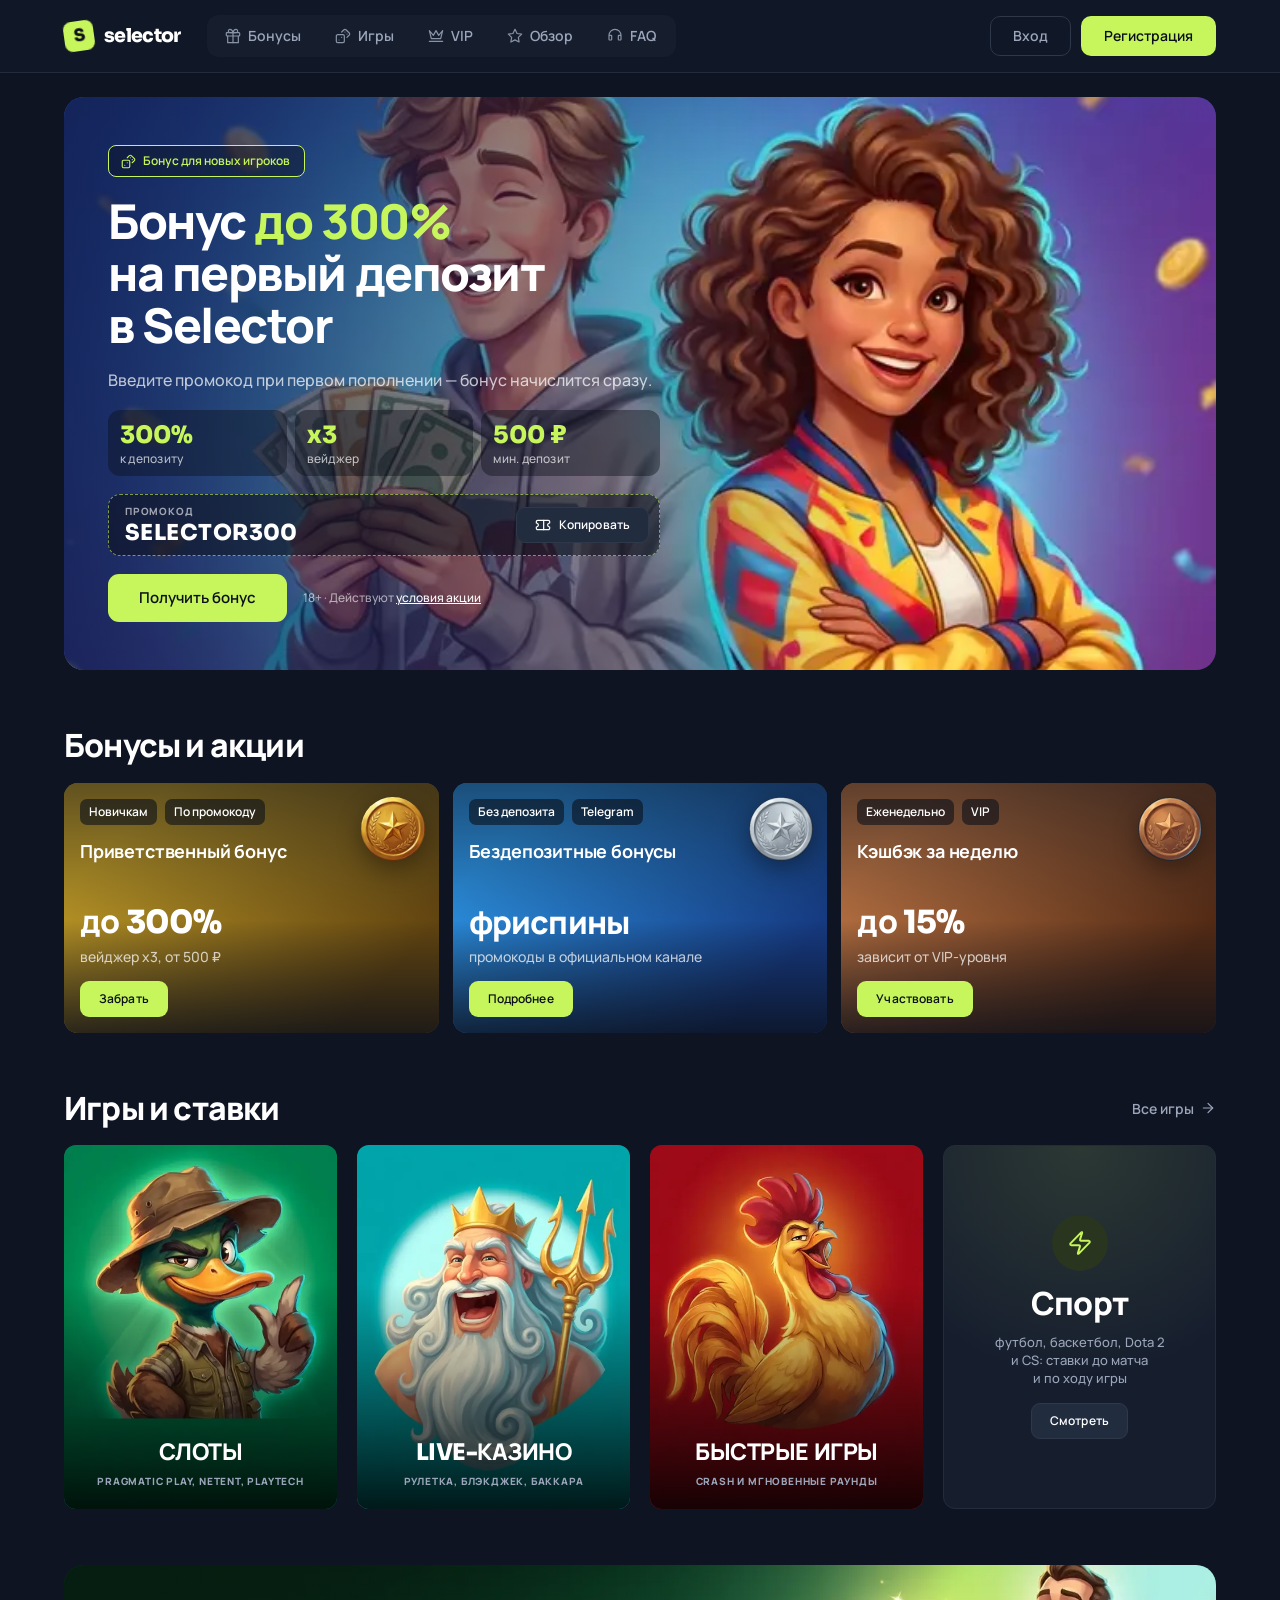
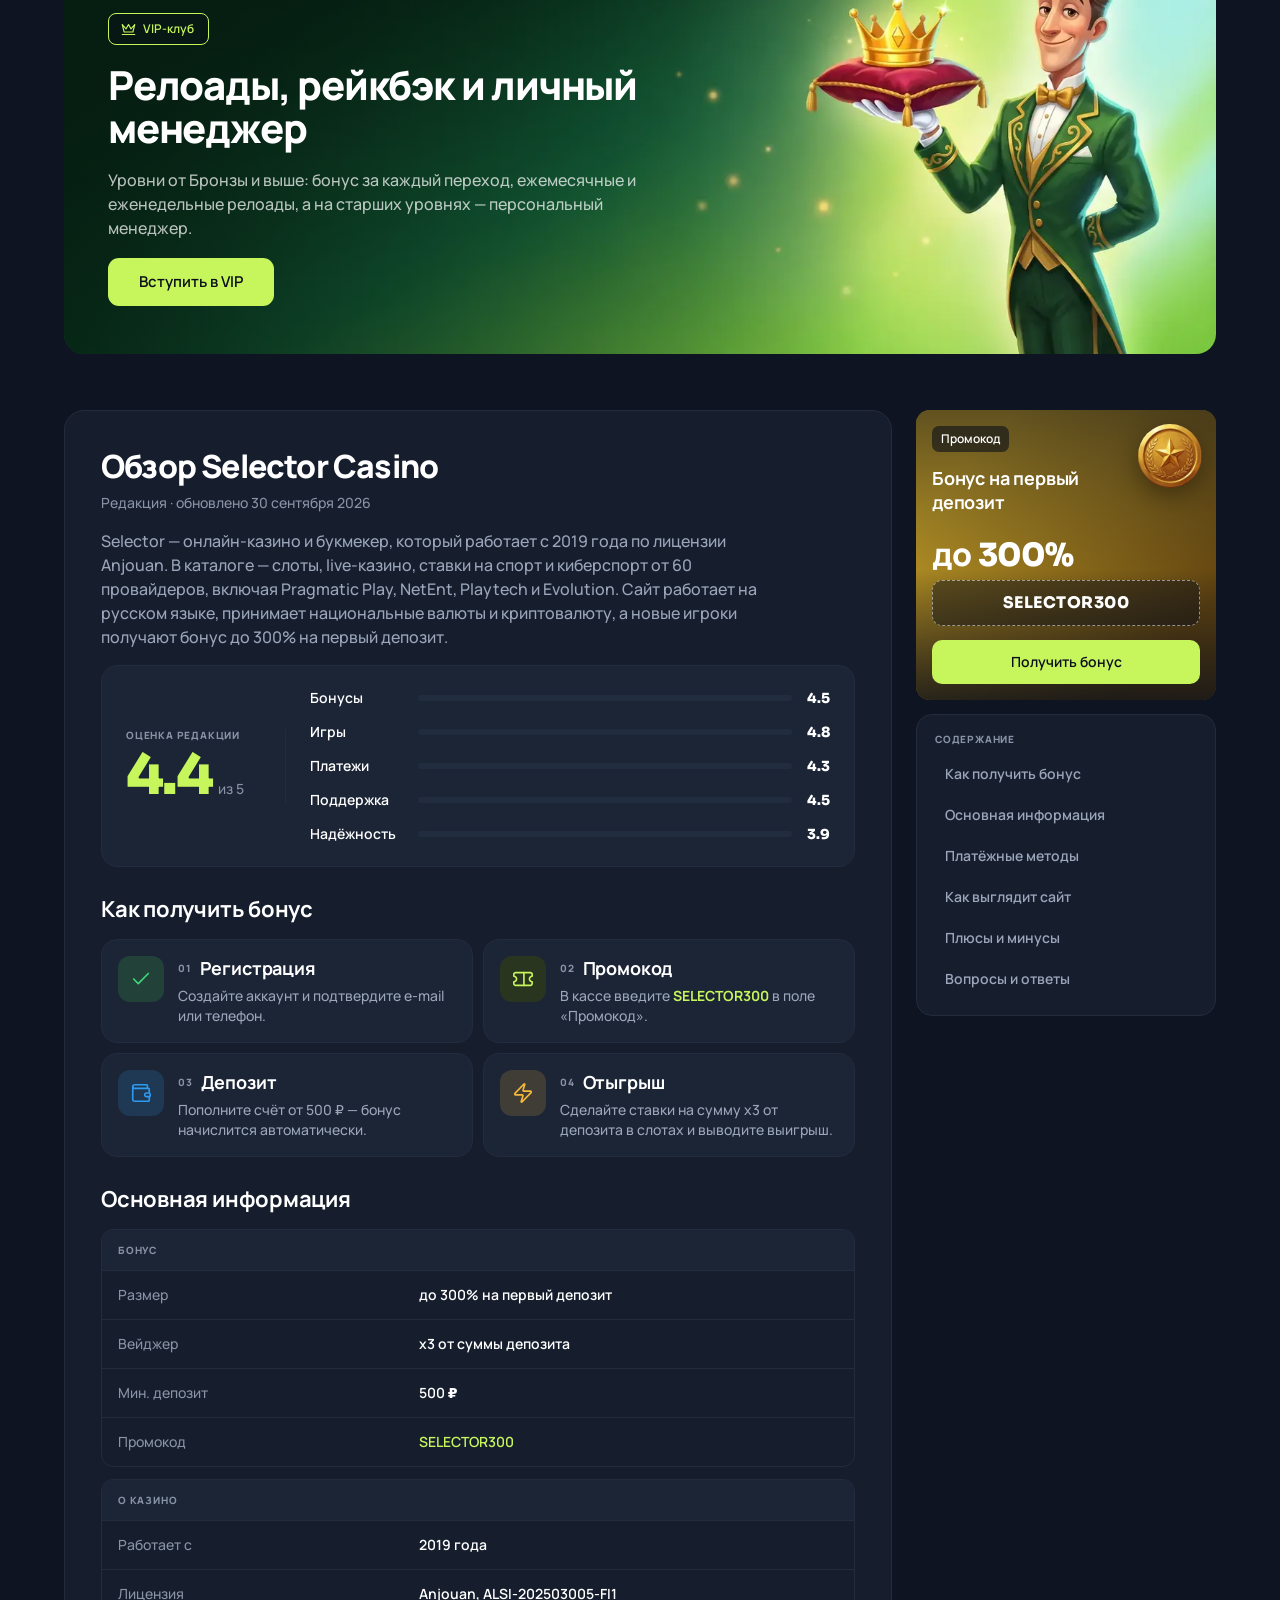
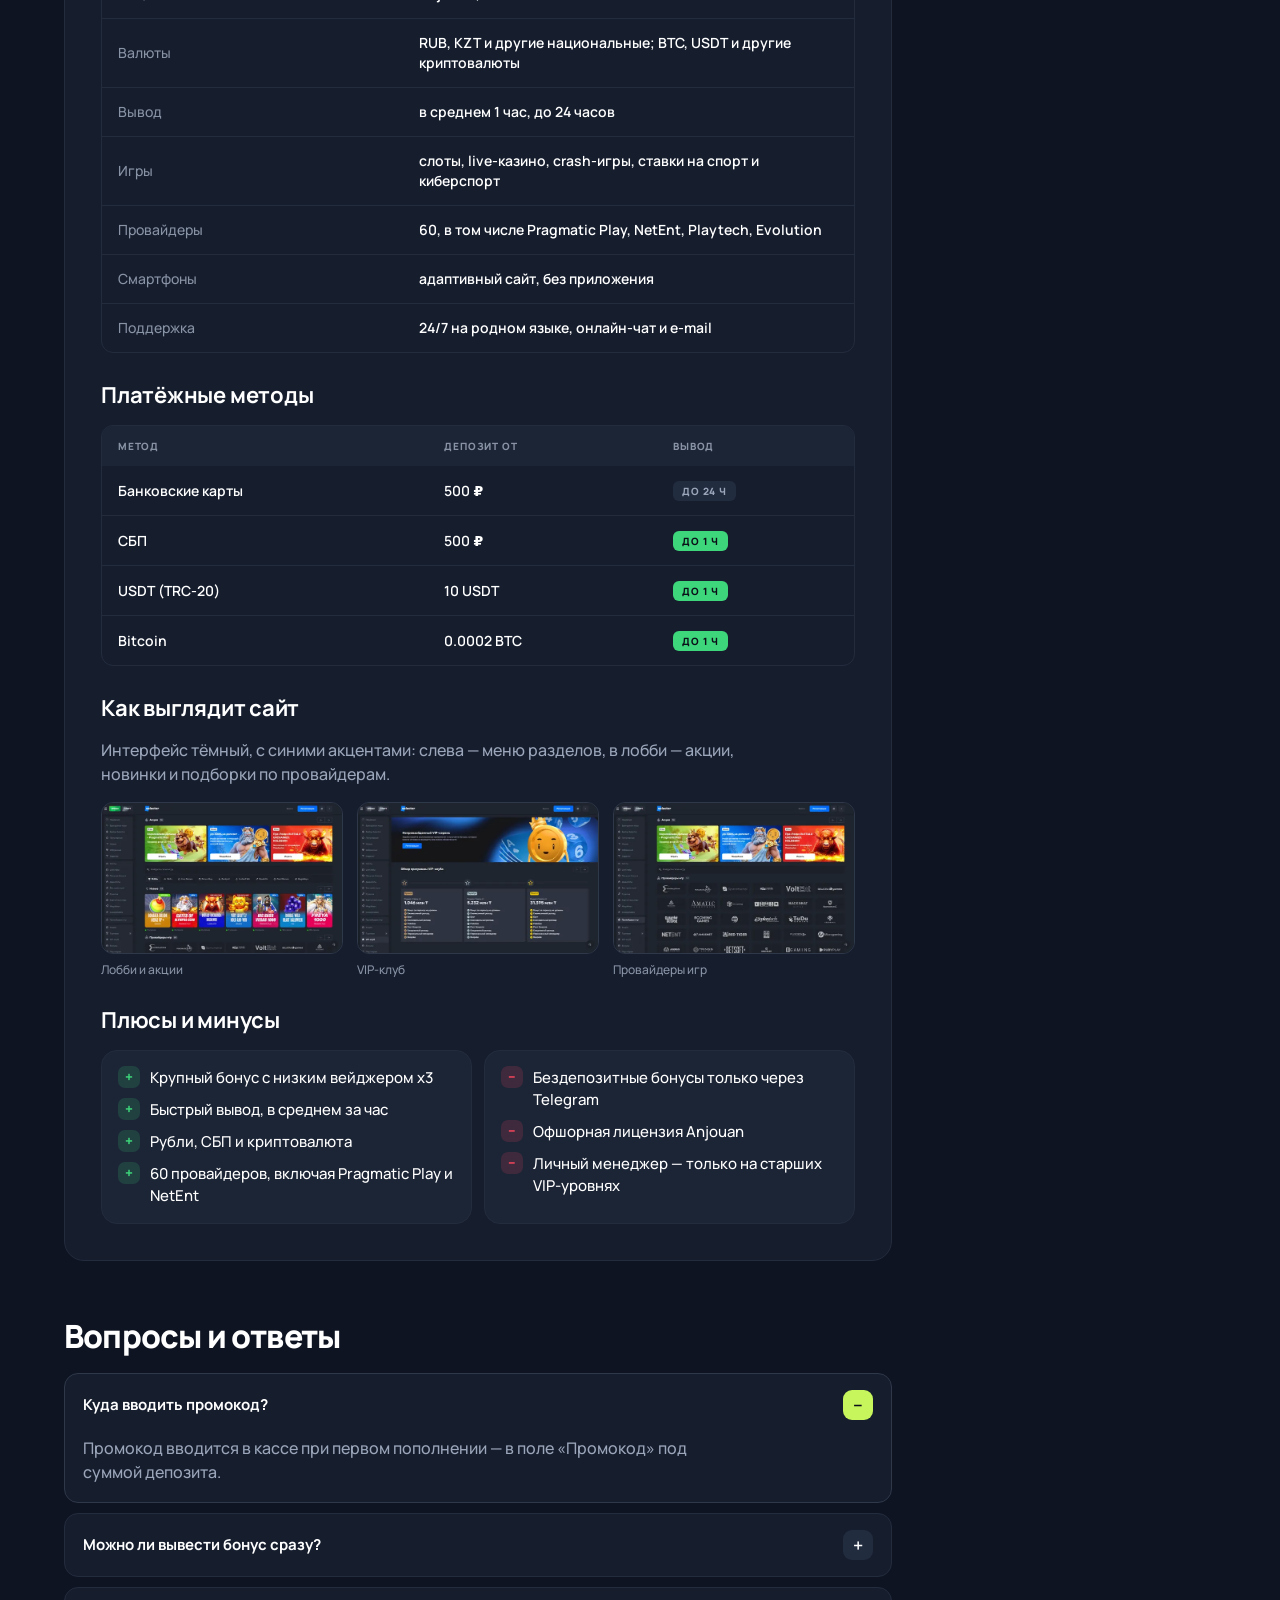
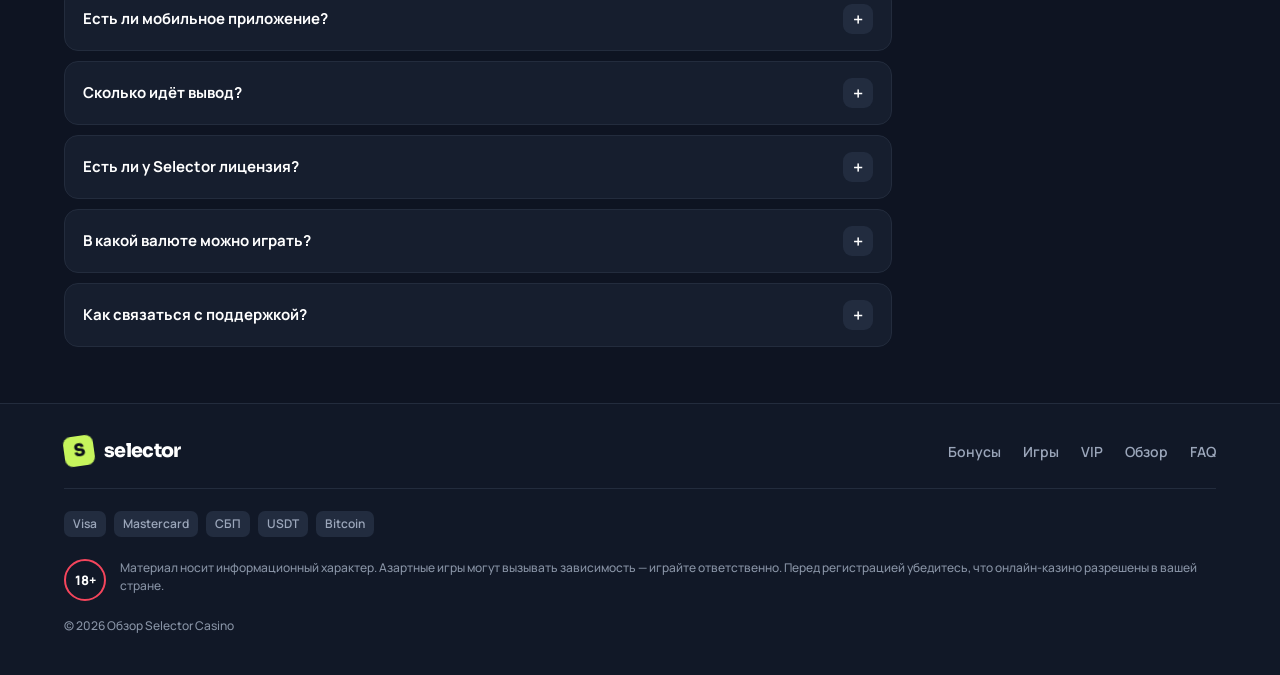
==== commit 9f33881d: "Таблицы: заголовок группы через <caption> вместо строки с colspan Lighthouse (table-fake-caption): п" ====
--- a/index.html
+++ b/index.html
@@ -317,10 +317,7 @@
           <div class="tables">
             <section class="table-wrap" tabindex="0" aria-label="Приветственный бонус">
               <table class="table table--kv">
-                <caption class="visually-hidden">Условия приветственного бонуса</caption>
-                <thead>
-                  <tr><th scope="colgroup" colspan="2">Бонус</th></tr>
-                </thead>
+                <caption class="table__caption">Бонус</caption>
                 <tbody>
                   <tr><th scope="row">Размер</th><td>до 300% на первый депозит</td></tr>
                   <tr><th scope="row">Вейджер</th><td>x3 от суммы депозита</td></tr>
@@ -331,10 +328,7 @@
             </section>
             <section class="table-wrap" tabindex="0" aria-label="О казино">
               <table class="table table--kv">
-                <caption class="visually-hidden">Основные характеристики Selector Casino</caption>
-                <thead>
-                  <tr><th scope="colgroup" colspan="2">О казино</th></tr>
-                </thead>
+                <caption class="table__caption">О казино</caption>
                 <tbody>
                   <tr><th scope="row">Работает с</th><td>2019 года</td></tr>
                   <tr><th scope="row">Лицензия</th><td>Anjouan, ALSI-202503005-FI1</td></tr>
--- a/css/style.css
+++ b/css/style.css
@@ -722,6 +722,18 @@
   color: var(--text-tertiary);
 }
 .table td { color: var(--text-primary); font-weight: 600; }
+.table__caption {
+  padding: 14px;
+  border-bottom: 1px solid var(--border-subtle);
+  background: var(--bg-elevated);
+  font-size: 10px;
+  font-weight: 800;
+  line-height: 12px;
+  letter-spacing: .08em;
+  text-align: left;
+  text-transform: uppercase;
+  color: var(--text-tertiary);
+}
 .table--kv tbody th { width: 40%; font-size: 14px; font-weight: 500; color: var(--text-tertiary); }
 .table tbody tr { transition: background-color .2s; }
 .table tbody tr:hover { background: rgb(255 255 255 / 0.02); }
@@ -994,6 +1006,7 @@
   .verdict__value { font-size: 56px; }
   .table th,
   .table td { padding: 14px 16px; }
+  .table__caption { padding-inline: 16px; }
   .faq__a { font-size: 16px; line-height: 24px; }
   .steps { grid-template-columns: repeat(2, 1fr); }
   .shots { grid-template-columns: repeat(3, 1fr); }
